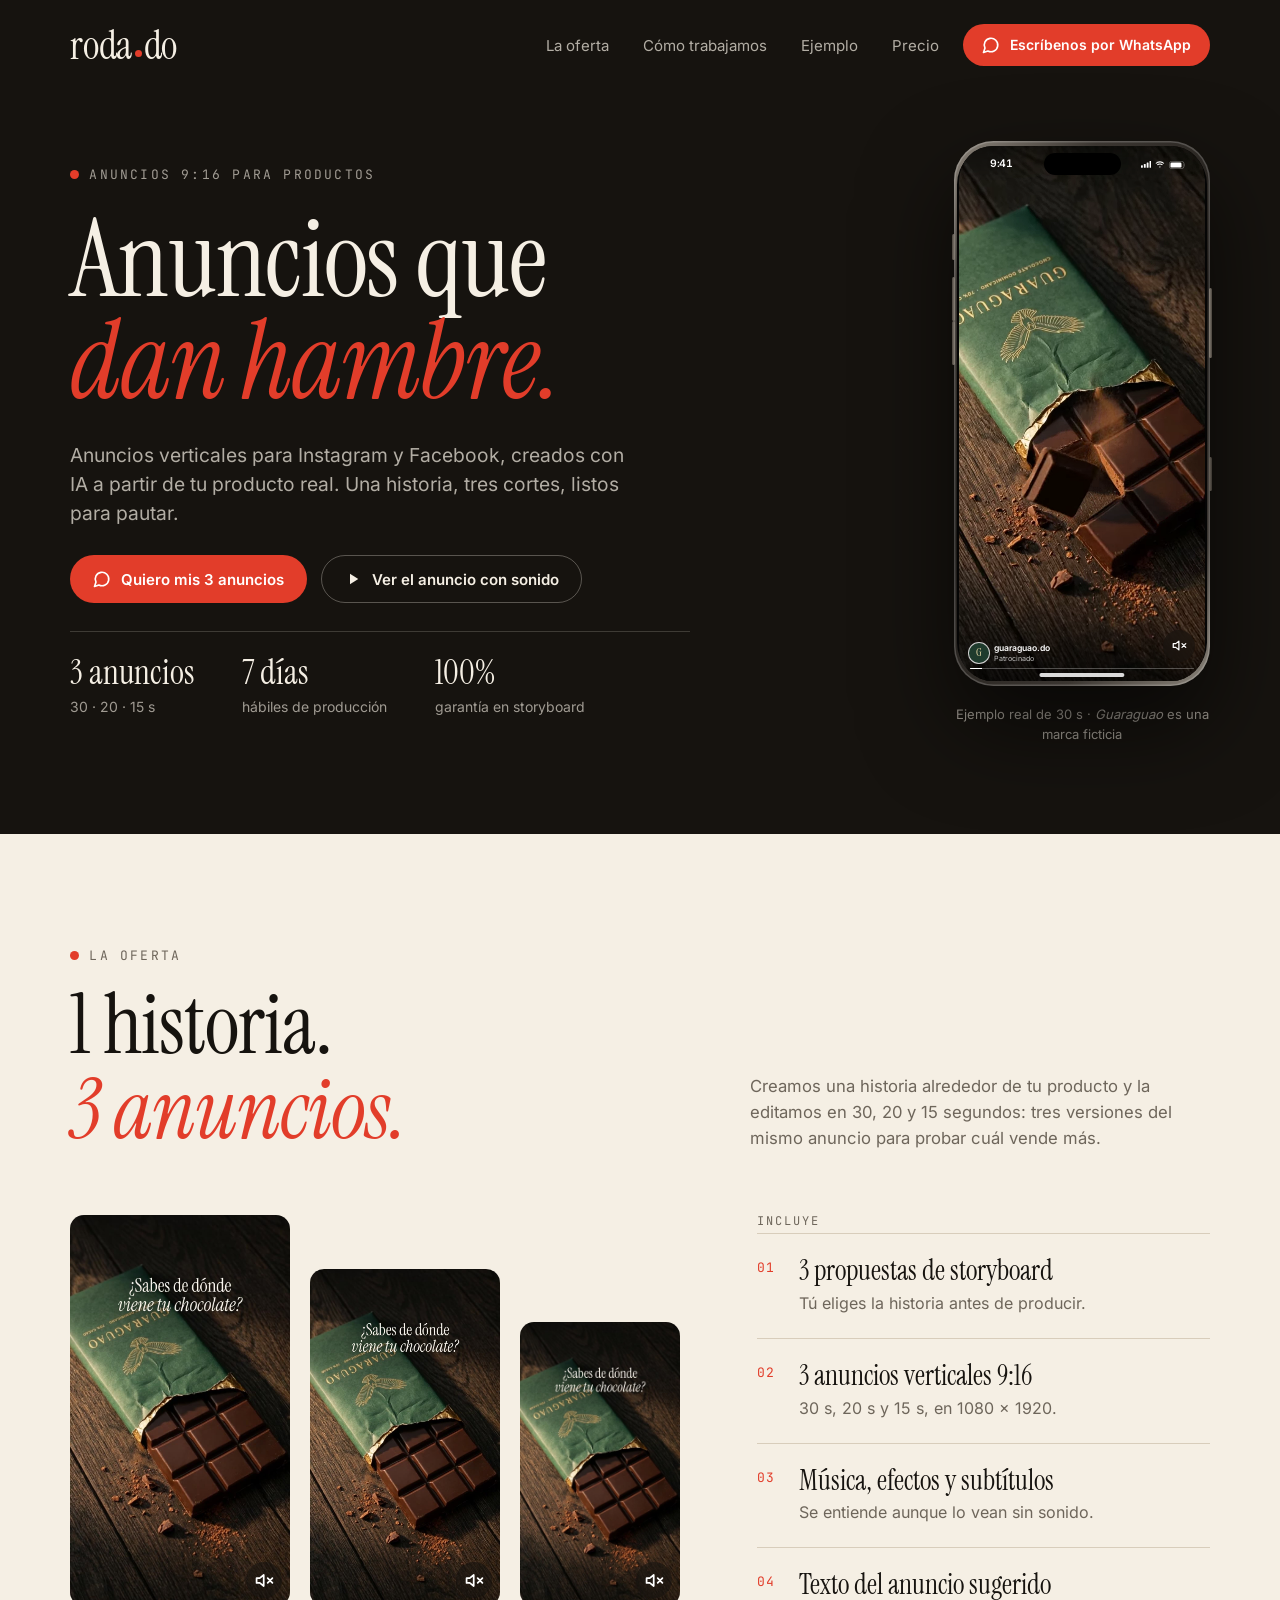
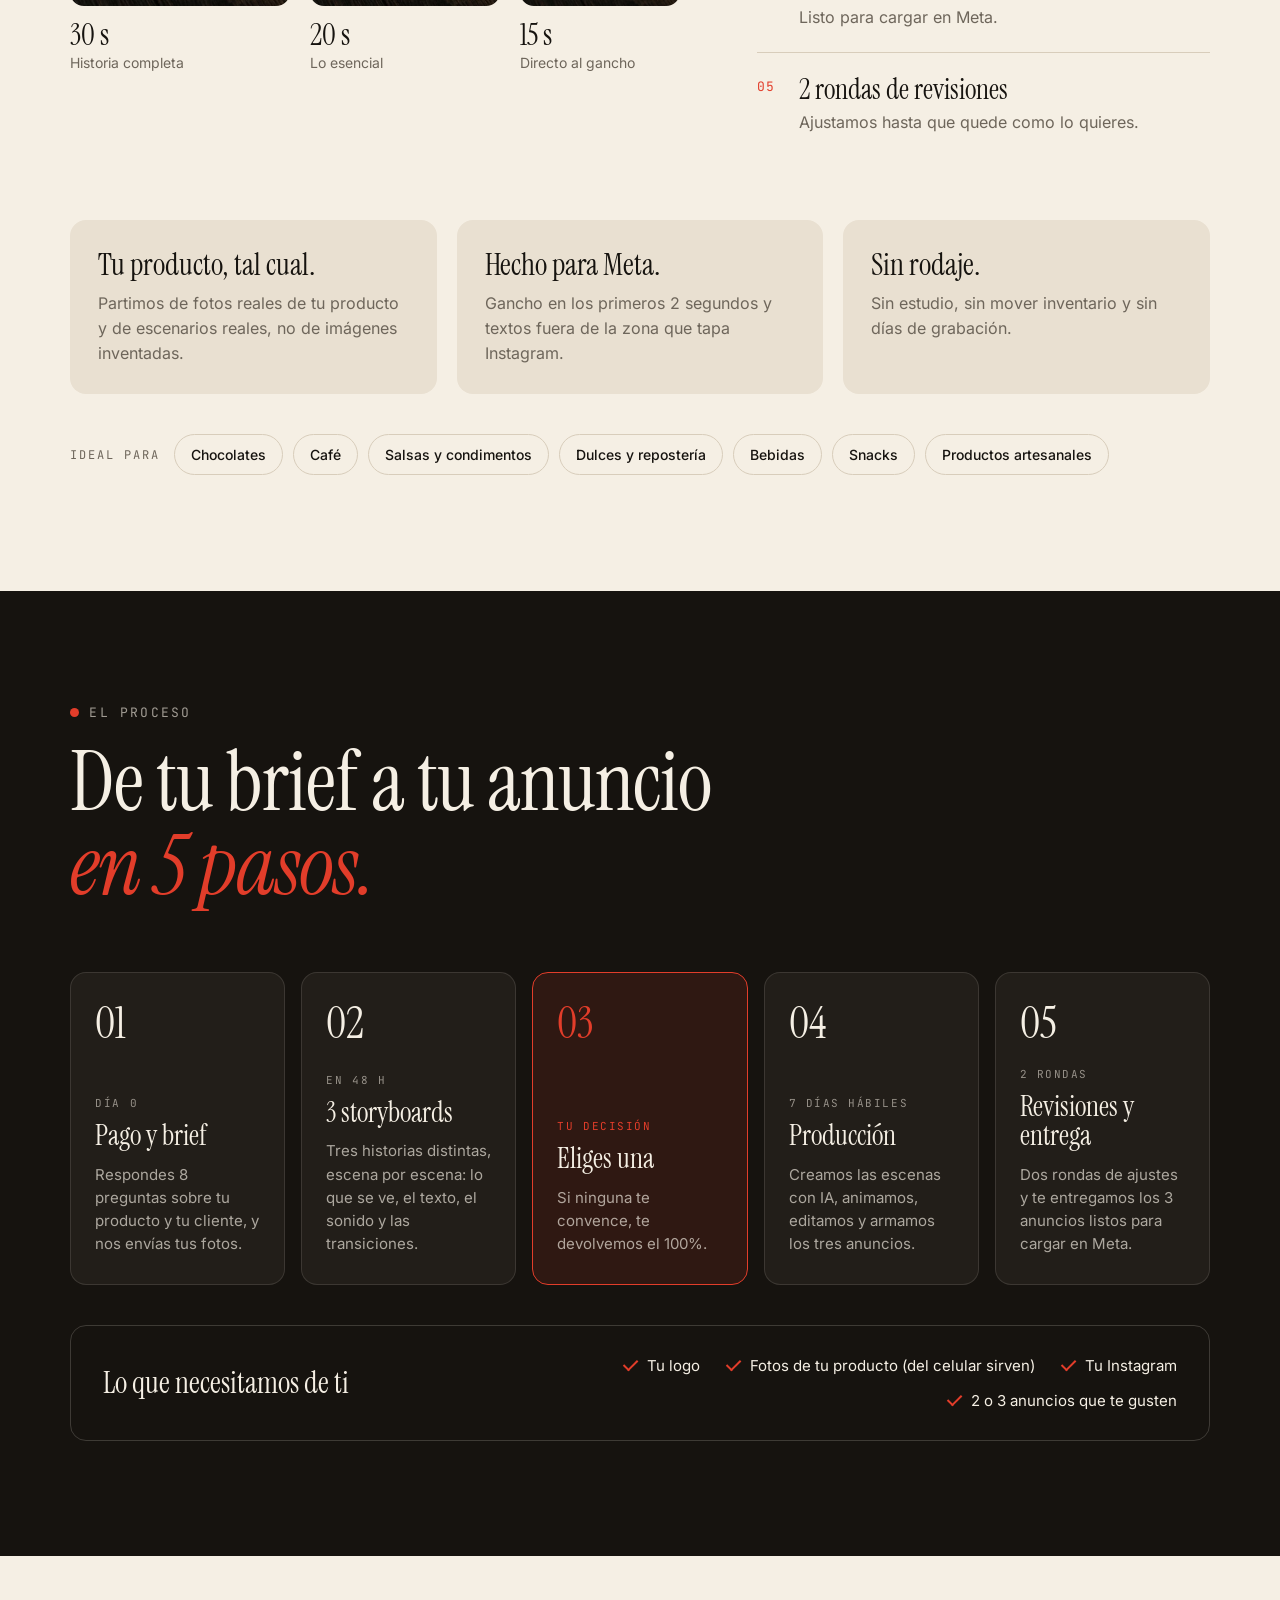
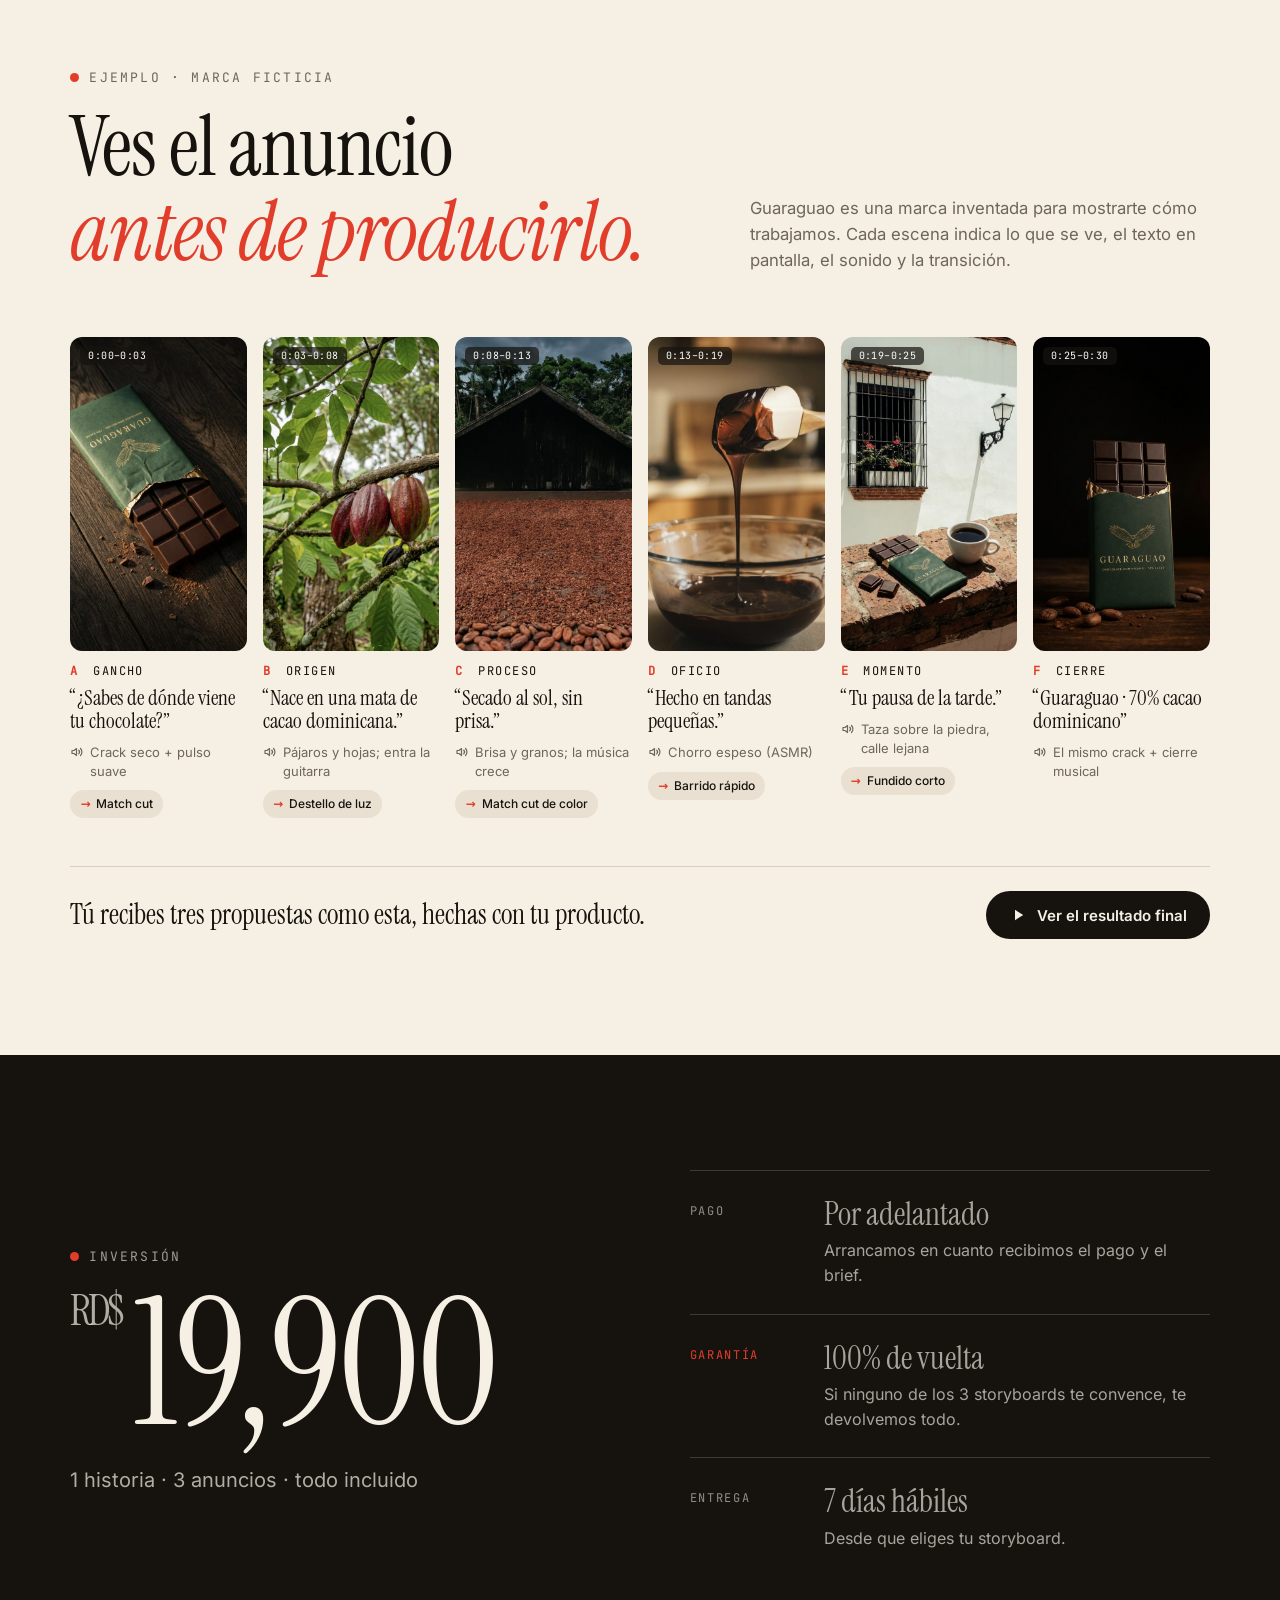
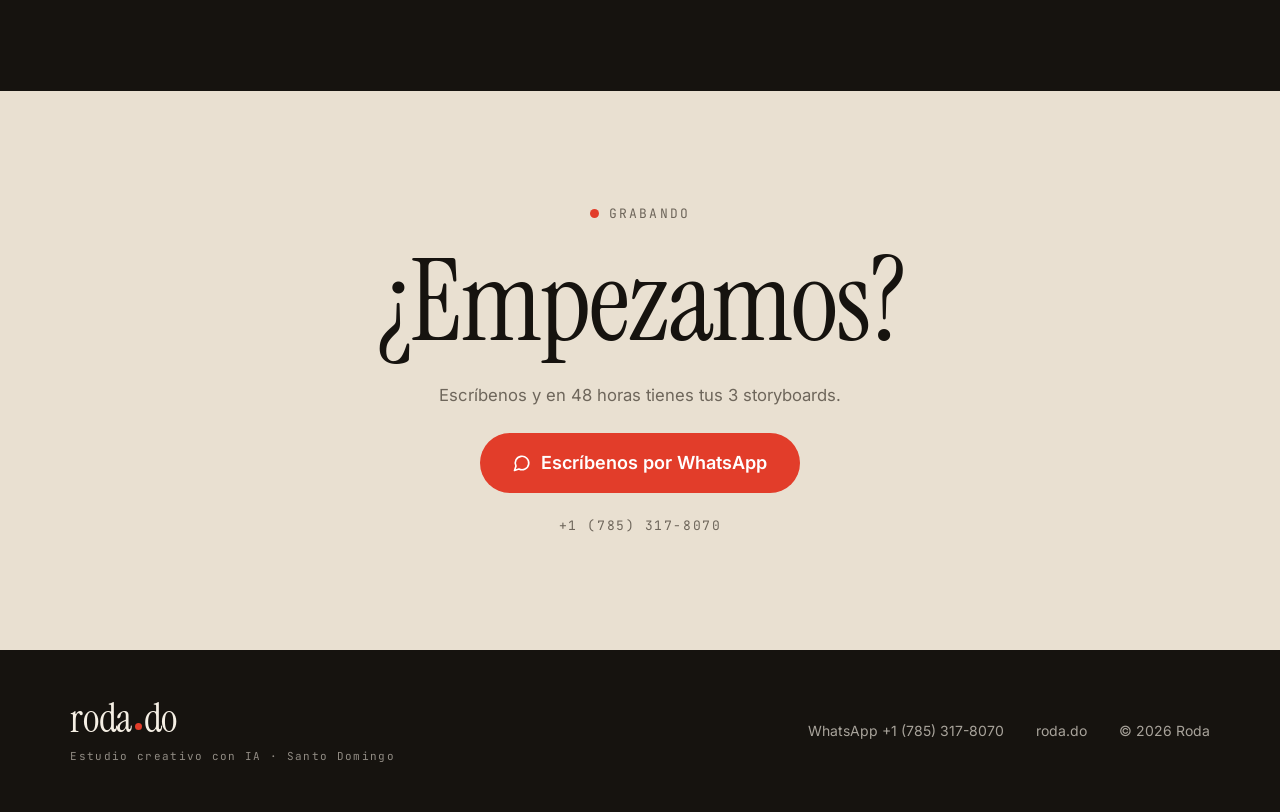
==== index.html @ 4e4d846b "Copyright como "Roda" en vez de "Roda.do" Co-Authored-By: Claude Opus 5.5 <noreply@anthropic.com>" ====
<!doctype html>
<html lang="es-DO">
<head>
<meta charset="utf-8">
<meta name="viewport" content="width=device-width, initial-scale=1, viewport-fit=cover">
<title>Roda.do · Anuncios que dan hambre</title>
<meta name="description" content="Anuncios verticales 9:16 para Instagram y Facebook, creados con IA a partir de tu producto real. Una historia, tres cortes (30, 20 y 15 s), listos para pautar. RD$19,900.">
<meta name="theme-color" content="#16130F">
<link rel="canonical" href="https://roda.do/">
<meta property="og:type" content="website">
<meta property="og:locale" content="es_DO">
<meta property="og:site_name" content="Roda.do">
<meta property="og:url" content="https://roda.do/">
<meta property="og:title" content="Roda.do · Anuncios que dan hambre">
<meta property="og:description" content="1 historia, 3 anuncios 9:16 para Instagram y Facebook, creados con IA a partir de tu producto real. RD$19,900.">
<meta property="og:image" content="https://roda.do/assets/og.jpg">
<meta property="og:image:width" content="1200">
<meta property="og:image:height" content="630">
<meta property="og:image:alt" content="Roda.do: Anuncios que dan hambre, con un iPhone mostrando un anuncio de chocolate">
<meta name="twitter:card" content="summary_large_image">
<meta name="twitter:title" content="Roda.do · Anuncios que dan hambre">
<meta name="twitter:description" content="1 historia, 3 anuncios 9:16 para Instagram y Facebook, creados con IA.">
<meta name="twitter:image" content="https://roda.do/assets/og.jpg">
<link rel="icon" href="assets/brand/favicon.svg" type="image/svg+xml">
<link rel="apple-touch-icon" href="assets/brand/apple-touch-icon.png">
<link rel="preload" href="assets/fonts/instrument-serif-latin-400-normal.woff2" as="font" type="font/woff2" crossorigin>
<link rel="preload" href="assets/fonts/inter-latin-400-normal.woff2" as="font" type="font/woff2" crossorigin>
<link rel="stylesheet" href="css/styles.css">
</head>
<body>

<a class="skip" href="#oferta">Saltar al contenido</a>

<!-- ============ HERO ============ -->
<header class="hero" id="inicio">
  <nav class="nav wrap" aria-label="Principal">
    <a class="logo" href="#inicio" aria-label="Roda.do, inicio">roda<span class="logo-dot" aria-hidden="true"></span>do</a>
    <ul class="nav-links">
      <li><a href="#oferta">La oferta</a></li>
      <li><a href="#proceso">Cómo trabajamos</a></li>
      <li><a href="#ejemplo">Ejemplo</a></li>
      <li><a href="#precio">Precio</a></li>
    </ul>
    <a class="btn btn-rec btn-sm nav-cta" data-wa href="https://wa.me/17853178070">
      <svg class="ico" viewBox="0 0 24 24" aria-hidden="true"><path d="M7.9 20A9 9 0 1 0 4 16.1L2 22Z"/></svg>
      <span>Escríbenos<span class="hide-sm"> por WhatsApp</span></span>
    </a>
  </nav>

  <div class="hero-body wrap">
    <div class="pitch">
      <p class="kicker kicker-dark"><span class="rec" aria-hidden="true"></span>Anuncios 9:16 para productos</p>
      <h1 class="display">Anuncios que<br><em>dan hambre.</em></h1>
      <p class="lead">Anuncios verticales para Instagram y Facebook, creados con IA a partir de tu producto real. Una historia, tres cortes, listos para pautar.</p>
      <div class="ctas">
        <a class="btn btn-rec" data-wa href="https://wa.me/17853178070">
          <svg class="ico" viewBox="0 0 24 24" aria-hidden="true"><path d="M7.9 20A9 9 0 1 0 4 16.1L2 22Z"/></svg>
          Quiero mis 3 anuncios
        </a>
        <button class="btn btn-ghost" type="button" data-play-sound>
          <svg class="ico ico-fill" viewBox="0 0 24 24" aria-hidden="true"><path d="M8 5v14l11-7z"/></svg>
          Ver el anuncio con sonido
        </button>
      </div>
      <dl class="facts">
        <div><dt>3 anuncios</dt><dd>30 · 20 · 15 s</dd></div>
        <div><dt>7 días</dt><dd>hábiles de producción</dd></div>
        <div><dt>100%</dt><dd>garantía en storyboard</dd></div>
      </dl>
    </div>

    <figure class="phone" data-hero-player>
      <div class="phone-body">
        <span class="pbtn pbtn-action" aria-hidden="true"></span>
        <span class="pbtn pbtn-volup" aria-hidden="true"></span>
        <span class="pbtn pbtn-voldn" aria-hidden="true"></span>
        <span class="pbtn pbtn-power" aria-hidden="true"></span>
        <span class="pbtn pbtn-camera" aria-hidden="true"></span>
        <div class="phone-screen">
          <video class="phone-video" playsinline muted loop autoplay preload="metadata"
                 poster="assets/video/guaraguao-hero-poster.jpg"
                 data-src-clean-webm="assets/video/guaraguao-hero-720p.webm"
                 data-src-clean="assets/video/guaraguao-hero-720p.mp4"
                 data-src-full="assets/video/guaraguao-30s-720p.mp4">
            <source src="assets/video/guaraguao-hero-720p.webm" type="video/webm">
            <source src="assets/video/guaraguao-hero-720p.mp4" type="video/mp4">
          </video>
          <div class="phone-status" aria-hidden="true">
            <span class="st-ear"><span class="st-time">9:41</span></span>
            <span class="island"></span>
            <span class="st-ear st-icons">
              <svg class="st-cell" viewBox="0 0 17 11"><rect x="0" y="7" width="3" height="4" rx=".9"/><rect x="4.7" y="4.7" width="3" height="6.3" rx=".9"/><rect x="9.3" y="2.3" width="3" height="8.7" rx=".9"/><rect x="14" y="0" width="3" height="11" rx=".9"/></svg>
              <svg class="st-wifi" viewBox="0 0 16 11.5"><path d="M8 2.3c2.3 0 4.4.9 6 2.4l1.2-1.2A10.2 10.2 0 0 0 8 .6 10.2 10.2 0 0 0 .8 3.5L2 4.7a8.6 8.6 0 0 1 6-2.4Zm0 3.4c1.4 0 2.6.5 3.6 1.4l1.2-1.2A6.7 6.7 0 0 0 8 4a6.7 6.7 0 0 0-4.8 1.9l1.2 1.2c1-.9 2.2-1.4 3.6-1.4Zm0 3.4c.5 0 1 .2 1.3.5L8 11 6.7 9.6c.3-.3.8-.5 1.3-.5Z"/></svg>
              <svg class="st-bat" viewBox="0 0 27 13"><rect x=".6" y=".6" width="23.8" height="11.8" rx="3.6" fill="none" stroke="currentColor" stroke-width="1.1" opacity=".4"/><rect x="2.4" y="2.4" width="18" height="8.2" rx="2"/><path d="M25.8 4.4v4.2a2.3 2.3 0 0 0 0-4.2Z" opacity=".45"/></svg>
            </span>
          </div>
          <div class="phone-foot" aria-hidden="true">
            <span class="ad-avatar">G</span>
            <span class="ad-name">guaraguao.do<small>Patrocinado</small></span>
          </div>
          <button class="sound-toggle" type="button" data-sound-toggle aria-label="Activar sonido" aria-pressed="false">
            <svg class="ico" viewBox="0 0 24 24" aria-hidden="true"><path class="spk" d="M11 5 6 9H2v6h4l5 4z"/><path class="wave" d="M15.5 8.5a5 5 0 0 1 0 7M19 5a10 10 0 0 1 0 14"/><path class="mute" d="m22 9-6 6M16 9l6 6"/></svg>
          </button>
          <div class="progress" aria-hidden="true"><span data-progress></span></div>
          <span class="home-bar" aria-hidden="true"></span>
        </div>
      </div>
      <figcaption>Ejemplo real de 30 s · <em>Guaraguao</em> es una marca ficticia</figcaption>
    </figure>
  </div>
</header>

<main>
<!-- ============ OFERTA ============ -->
<section class="section light" id="oferta" aria-labelledby="oferta-t">
  <div class="wrap">
    <div class="sec-head">
      <div>
        <p class="kicker"><span class="rec" aria-hidden="true"></span>La oferta</p>
        <h2 class="h2" id="oferta-t">1 historia.<br><em>3 anuncios.</em></h2>
      </div>
      <p class="sec-lead">Creamos una historia alrededor de tu producto y la editamos en 30, 20 y 15 segundos: tres versiones del mismo anuncio para probar cuál vende más.</p>
    </div>

    <div class="offer">
      <div class="cuts">
        <figure class="cut" data-cut>
          <div class="cut-frame">
            <video playsinline muted loop preload="none" poster="assets/video/guaraguao-30s-poster.jpg" src="assets/video/guaraguao-30s-720p.mp4"></video>
            <button class="cut-sound" type="button" aria-label="Activar sonido del corte de 30 segundos" aria-pressed="false"><svg class="ico" viewBox="0 0 24 24" aria-hidden="true"><path class="spk" d="M11 5 6 9H2v6h4l5 4z"/><path class="wave" d="M15.5 8.5a5 5 0 0 1 0 7"/><path class="mute" d="m22 9-6 6M16 9l6 6"/></svg></button>
          </div>
          <figcaption><strong>30 s</strong><span>Historia completa</span></figcaption>
        </figure>
        <figure class="cut" data-cut>
          <div class="cut-frame">
            <video playsinline muted loop preload="none" poster="assets/video/guaraguao-20s-poster.jpg" src="assets/video/guaraguao-20s-720p.mp4"></video>
            <button class="cut-sound" type="button" aria-label="Activar sonido del corte de 20 segundos" aria-pressed="false"><svg class="ico" viewBox="0 0 24 24" aria-hidden="true"><path class="spk" d="M11 5 6 9H2v6h4l5 4z"/><path class="wave" d="M15.5 8.5a5 5 0 0 1 0 7"/><path class="mute" d="m22 9-6 6M16 9l6 6"/></svg></button>
          </div>
          <figcaption><strong>20 s</strong><span>Lo esencial</span></figcaption>
        </figure>
        <figure class="cut" data-cut>
          <div class="cut-frame">
            <video playsinline muted loop preload="none" poster="assets/video/guaraguao-15s-poster.jpg" src="assets/video/guaraguao-15s-720p.mp4"></video>
            <button class="cut-sound" type="button" aria-label="Activar sonido del corte de 15 segundos" aria-pressed="false"><svg class="ico" viewBox="0 0 24 24" aria-hidden="true"><path class="spk" d="M11 5 6 9H2v6h4l5 4z"/><path class="wave" d="M15.5 8.5a5 5 0 0 1 0 7"/><path class="mute" d="m22 9-6 6M16 9l6 6"/></svg></button>
          </div>
          <figcaption><strong>15 s</strong><span>Directo al gancho</span></figcaption>
        </figure>
      </div>

      <div class="includes">
        <p class="label">Incluye</p>
        <ol class="list">
          <li><span class="num">01</span><div><h3>3 propuestas de storyboard</h3><p>Tú eliges la historia antes de producir.</p></div></li>
          <li><span class="num">02</span><div><h3>3 anuncios verticales 9:16</h3><p>30 s, 20 s y 15 s, en 1080 × 1920.</p></div></li>
          <li><span class="num">03</span><div><h3>Música, efectos y subtítulos</h3><p>Se entiende aunque lo vean sin sonido.</p></div></li>
          <li><span class="num">04</span><div><h3>Texto del anuncio sugerido</h3><p>Listo para cargar en Meta.</p></div></li>
          <li><span class="num">05</span><div><h3>2 rondas de revisiones</h3><p>Ajustamos hasta que quede como lo quieres.</p></div></li>
        </ol>
      </div>
    </div>

    <div class="reasons">
      <article class="card"><h3>Tu producto, tal cual.</h3><p>Partimos de fotos reales de tu producto y de escenarios reales, no de imágenes inventadas.</p></article>
      <article class="card"><h3>Hecho para Meta.</h3><p>Gancho en los primeros 2 segundos y textos fuera de la zona que tapa Instagram.</p></article>
      <article class="card"><h3>Sin rodaje.</h3><p>Sin estudio, sin mover inventario y sin días de grabación.</p></article>
    </div>

    <div class="chips" aria-label="Ideal para">
      <span class="label">Ideal para</span>
      <span class="chip">Chocolates</span><span class="chip">Café</span><span class="chip">Salsas y condimentos</span><span class="chip">Dulces y repostería</span><span class="chip">Bebidas</span><span class="chip">Snacks</span><span class="chip">Productos artesanales</span>
    </div>
  </div>
</section>

<!-- ============ PROCESO ============ -->
<section class="section dark" id="proceso" aria-labelledby="proceso-t">
  <div class="wrap">
    <p class="kicker kicker-dark"><span class="rec" aria-hidden="true"></span>El proceso</p>
    <h2 class="h2" id="proceso-t">De tu brief a tu anuncio<br><em>en 5 pasos.</em></h2>

    <ol class="steps">
      <li class="step"><span class="step-n">01</span><span class="step-tag">Día 0</span><h3>Pago y brief</h3><p>Respondes 8 preguntas sobre tu producto y tu cliente, y nos envías tus fotos.</p></li>
      <li class="step"><span class="step-n">02</span><span class="step-tag">En 48 h</span><h3>3 storyboards</h3><p>Tres historias distintas, escena por escena: lo que se ve, el texto, el sonido y las transiciones.</p></li>
      <li class="step is-key"><span class="step-n">03</span><span class="step-tag">Tu decisión</span><h3>Eliges una</h3><p>Si ninguna te convence, te devolvemos el 100%.</p></li>
      <li class="step"><span class="step-n">04</span><span class="step-tag">7 días hábiles</span><h3>Producción</h3><p>Creamos las escenas con IA, animamos, editamos y armamos los tres anuncios.</p></li>
      <li class="step"><span class="step-n">05</span><span class="step-tag">2 rondas</span><h3>Revisiones y entrega</h3><p>Dos rondas de ajustes y te entregamos los 3 anuncios listos para cargar en Meta.</p></li>
    </ol>

    <div class="needs">
      <h3>Lo que necesitamos de ti</h3>
      <ul>
        <li>Tu logo</li>
        <li>Fotos de tu producto (del celular sirven)</li>
        <li>Tu Instagram</li>
        <li>2 o 3 anuncios que te gusten</li>
      </ul>
    </div>
  </div>
</section>

<!-- ============ EJEMPLO ============ -->
<section class="section light" id="ejemplo" aria-labelledby="ejemplo-t">
  <div class="wrap">
    <div class="sec-head">
      <div>
        <p class="kicker"><span class="rec" aria-hidden="true"></span>Ejemplo · marca ficticia</p>
        <h2 class="h2" id="ejemplo-t">Ves el anuncio<br><em>antes de producirlo.</em></h2>
      </div>
      <p class="sec-lead">Guaraguao es una marca inventada para mostrarte cómo trabajamos. Cada escena indica lo que se ve, el texto en pantalla, el sonido y la transición.</p>
    </div>

    <ol class="board">
      <li class="scene"><div class="scene-img"><img src="assets/img/escena-a.jpg" alt="Barra de chocolate Guaraguao abierta sobre madera oscura" loading="lazy" width="540" height="960"><span class="tc">0:00–0:03</span></div>
        <p class="scene-k"><b>A</b> Gancho</p><p class="ost">“¿Sabes de dónde viene tu chocolate?”</p><p class="sfx">Crack seco + pulso suave</p><p class="tr">Match cut</p></li>
      <li class="scene"><div class="scene-img"><img src="assets/img/escena-b.jpg" alt="Mazorcas de cacao en la mata" loading="lazy" width="540" height="960"><span class="tc">0:03–0:08</span></div>
        <p class="scene-k"><b>B</b> Origen</p><p class="ost">“Nace en una mata de cacao dominicana.”</p><p class="sfx">Pájaros y hojas; entra la guitarra</p><p class="tr">Destello de luz</p></li>
      <li class="scene"><div class="scene-img"><img src="assets/img/escena-c.jpg" alt="Granos de cacao secándose al sol" loading="lazy" width="540" height="960"><span class="tc">0:08–0:13</span></div>
        <p class="scene-k"><b>C</b> Proceso</p><p class="ost">“Secado al sol, sin prisa.”</p><p class="sfx">Brisa y granos; la música crece</p><p class="tr">Match cut de color</p></li>
      <li class="scene"><div class="scene-img"><img src="assets/img/escena-d.jpg" alt="Chocolate fundido cayendo de una espátula" loading="lazy" width="540" height="960"><span class="tc">0:13–0:19</span></div>
        <p class="scene-k"><b>D</b> Oficio</p><p class="ost">“Hecho en tandas pequeñas.”</p><p class="sfx">Chorro espeso (ASMR)</p><p class="tr">Barrido rápido</p></li>
      <li class="scene"><div class="scene-img"><img src="assets/img/escena-e.jpg" alt="Café y chocolate en una ventana de la Zona Colonial" loading="lazy" width="540" height="960"><span class="tc">0:19–0:25</span></div>
        <p class="scene-k"><b>E</b> Momento</p><p class="ost">“Tu pausa de la tarde.”</p><p class="sfx">Taza sobre la piedra, calle lejana</p><p class="tr">Fundido corto</p></li>
      <li class="scene"><div class="scene-img"><img src="assets/img/escena-f.jpg" alt="Empaque Guaraguao de pie, toma final" loading="lazy" width="540" height="960"><span class="tc">0:25–0:30</span></div>
        <p class="scene-k"><b>F</b> Cierre</p><p class="ost">“Guaraguao · 70% cacao dominicano”</p><p class="sfx">El mismo crack + cierre musical</p></li>
    </ol>

    <div class="board-foot">
      <p>Tú recibes tres propuestas como esta, hechas con tu producto.</p>
      <button class="btn btn-dark" type="button" data-play-sound>
        <svg class="ico ico-fill" viewBox="0 0 24 24" aria-hidden="true"><path d="M8 5v14l11-7z"/></svg>
        Ver el resultado final
      </button>
    </div>
  </div>
</section>

<!-- ============ PRECIO ============ -->
<section class="section dark" id="precio" aria-labelledby="precio-t">
  <div class="wrap price">
    <div>
      <p class="kicker kicker-dark"><span class="rec" aria-hidden="true"></span>Inversión</p>
      <h2 class="amount" id="precio-t"><span class="cur">RD$</span>19,900</h2>
      <p class="amount-sub">1 historia · 3 anuncios · todo incluido</p>
    </div>
    <dl class="terms">
      <div><dt>Pago</dt><dd><strong>Por adelantado</strong>Arrancamos en cuanto recibimos el pago y el brief.</dd></div>
      <div class="is-key"><dt>Garantía</dt><dd><strong>100% de vuelta</strong>Si ninguno de los 3 storyboards te convence, te devolvemos todo.</dd></div>
      <div><dt>Entrega</dt><dd><strong>7 días hábiles</strong>Desde que eliges tu storyboard.</dd></div>
    </dl>
  </div>
</section>

<!-- ============ CTA ============ -->
<section class="section sand cta" aria-labelledby="cta-t">
  <div class="wrap">
    <p class="kicker"><span class="rec rec-blink" aria-hidden="true"></span>Grabando</p>
    <h2 class="display-cta" id="cta-t">¿Empezamos?</h2>
    <p class="sec-lead center">Escríbenos y en 48 horas tienes tus 3 storyboards.</p>
    <a class="btn btn-rec btn-lg" data-wa href="https://wa.me/17853178070">
      <svg class="ico" viewBox="0 0 24 24" aria-hidden="true"><path d="M7.9 20A9 9 0 1 0 4 16.1L2 22Z"/></svg>
      Escríbenos por WhatsApp
    </a>
    <p class="mono">+1 (785) 317-8070</p>
  </div>
</section>
</main>

<footer class="footer">
  <div class="wrap footer-in">
    <div>
      <a class="logo logo-lg" href="#inicio">roda<span class="logo-dot" aria-hidden="true"></span>do</a>
      <p class="mono small">Estudio creativo con IA · Santo Domingo</p>
    </div>
    <ul>
      <li><a data-wa href="https://wa.me/17853178070">WhatsApp +1 (785) 317-8070</a></li>
      <li>roda.do</li>
      <li>© <span data-year>2026</span> Roda</li>
    </ul>
  </div>
</footer>

<!-- Floating WhatsApp for mobile -->
<a class="fab" data-wa href="https://wa.me/17853178070" aria-label="Escríbenos por WhatsApp">
  <svg class="ico" viewBox="0 0 24 24" aria-hidden="true"><path d="M7.9 20A9 9 0 1 0 4 16.1L2 22Z"/></svg>
</a>

<script src="js/main.js" defer></script>
</body>
</html>
---- css/styles.css ----
/* Roda.do — estilos del sitio */
@font-face{font-family:"Instrument Serif";src:url(../assets/fonts/instrument-serif-latin-400-normal.woff2) format("woff2");font-weight:400;font-style:normal;font-display:swap}
@font-face{font-family:"Instrument Serif";src:url(../assets/fonts/instrument-serif-latin-400-italic.woff2) format("woff2");font-weight:400;font-style:italic;font-display:swap}
@font-face{font-family:Inter;src:url(../assets/fonts/inter-latin-400-normal.woff2) format("woff2");font-weight:400;font-display:swap}
@font-face{font-family:Inter;src:url(../assets/fonts/inter-latin-500-normal.woff2) format("woff2");font-weight:500;font-display:swap}
@font-face{font-family:Inter;src:url(../assets/fonts/inter-latin-600-normal.woff2) format("woff2");font-weight:600;font-display:swap}
@font-face{font-family:"JetBrains Mono";src:url(../assets/fonts/jetbrains-mono-latin-400-normal.woff2) format("woff2");font-weight:400;font-display:swap}

:root{
  --tinta:#16130F; --tinta2:#221E19; --papel:#F5EFE4; --arena:#E9E0D1; --rec:#E23D2A; --rec-h:#C9311F;
  --humo:#6E665B; --linea:#D8CDBB;
  --papel-70:rgba(245,239,228,.7); --papel-60:rgba(245,239,228,.62); --papel-18:rgba(245,239,228,.18); --papel-12:rgba(245,239,228,.12);
  --serif:"Instrument Serif",Georgia,serif; --sans:Inter,system-ui,-apple-system,"Segoe UI",sans-serif; --mono:"JetBrains Mono",ui-monospace,monospace;
  --gutter:clamp(20px,5.5vw,80px); --max:1440px;
  --sec-y:clamp(72px,9vw,120px);
}
*,*::before,*::after{box-sizing:border-box}
html{scroll-behavior:smooth;-webkit-text-size-adjust:100%}
body{margin:0;background:var(--papel);color:var(--tinta);font:400 16px/1.55 var(--sans);-webkit-font-smoothing:antialiased;text-rendering:optimizeLegibility}
img,video{display:block;max-width:100%}
a{color:inherit}
h1,h2,h3,p,ul,ol,dl,dd,figure{margin:0;padding:0}
ul,ol{list-style:none}
em{font-style:italic}
.wrap{width:100%;max-width:var(--max);margin:0 auto;padding-left:var(--gutter);padding-right:var(--gutter)}
.skip{position:absolute;left:-9999px;top:8px;z-index:100;background:var(--papel);padding:8px 12px;border-radius:8px}
.skip:focus{left:8px}
:focus-visible{outline:2px solid var(--rec);outline-offset:3px;border-radius:6px}

/* ---------- Tipos ---------- */
.kicker{display:flex;align-items:center;gap:10px;font:400 13px/1 var(--mono);letter-spacing:.17em;text-transform:uppercase;color:var(--humo);margin-bottom:20px}
.kicker-dark{color:var(--papel-60)}
.rec{width:9px;height:9px;border-radius:50%;background:var(--rec);flex:none;display:inline-block}
.rec-blink{animation:blink 1.4s steps(1) infinite}
@keyframes blink{50%{opacity:.15}}
.display{font:400 clamp(58px,8.4vw,124px)/.95 var(--serif);letter-spacing:-.012em;color:var(--papel)}
.display em,.h2 em{color:var(--rec)}
.h2{font:400 clamp(46px,6.6vw,96px)/1 var(--serif);letter-spacing:-.012em}
.lead{font-size:clamp(16px,1.5vw,21px);line-height:1.5;color:var(--papel-70);max-width:560px}
.sec-lead{font-size:clamp(15px,1.3vw,19px);color:var(--humo);max-width:460px}
.label{font:400 12px/1 var(--mono);letter-spacing:.16em;text-transform:uppercase;color:var(--humo)}
.mono{font:400 13px/1.4 var(--mono);letter-spacing:.12em;color:var(--humo)}
.small{font-size:11px}
.center{text-align:center;margin-left:auto;margin-right:auto}

/* ---------- Botones ---------- */
.btn{display:inline-flex;align-items:center;justify-content:center;gap:10px;min-height:48px;padding:14px 22px;border-radius:999px;border:1px solid transparent;font:600 15px/1 var(--sans);text-decoration:none;cursor:pointer;transition:background .2s,transform .2s,border-color .2s;white-space:nowrap}
.btn:active{transform:translateY(1px)}
.btn-rec{background:var(--rec);color:#fff}
.btn-rec:hover{background:var(--rec-h)}
.btn-ghost{background:transparent;color:var(--papel);border-color:rgba(245,239,228,.3)}
.btn-ghost:hover{border-color:var(--papel)}
.btn-dark{background:var(--tinta);color:var(--papel)}
.btn-dark:hover{background:#000}
.btn-sm{min-height:42px;padding:11px 18px;font-size:14px}
.btn-lg{min-height:60px;padding:20px 32px;font-size:18px}
.ico{width:18px;height:18px;flex:none;fill:none;stroke:currentColor;stroke-width:2.2;stroke-linecap:round;stroke-linejoin:round}
.ico-fill{fill:currentColor;stroke:none}

/* ---------- Logo ---------- */
.logo{display:inline-flex;align-items:flex-end;font:400 40px/1 var(--serif);color:var(--papel);text-decoration:none;letter-spacing:-.01em}
.logo-dot{width:7px;height:7px;border-radius:50%;background:var(--rec);margin:0 2px 8px 3px}
.logo-lg{font-size:40px}

/* ---------- Hero ---------- */
.hero{background:var(--tinta);color:var(--papel);padding-bottom:clamp(56px,7vw,96px);overflow:hidden}
.nav{display:flex;align-items:center;justify-content:space-between;gap:24px;padding-top:24px;padding-bottom:24px}
.nav-links{display:flex;gap:34px;margin-left:auto}
.nav-links a{font-size:15px;color:var(--papel-70);text-decoration:none}
.nav-links a:hover{color:var(--papel)}
.hero-body{display:grid;grid-template-columns:minmax(0,1fr) auto;gap:clamp(40px,6vw,96px);align-items:center;padding-top:clamp(24px,4vw,56px)}
.pitch{display:flex;flex-direction:column;gap:28px}
.pitch .kicker{margin-bottom:0}
.ctas{display:flex;flex-wrap:wrap;gap:14px}
.facts{display:flex;gap:48px;padding-top:24px;border-top:1px solid var(--papel-18);max-width:620px}
.facts dt{font:400 34px/1 var(--serif)}
.facts dd{font-size:14px;color:var(--papel-60);margin-top:6px}

/* Teléfono / reproductor */
/* iPhone 17: pantalla completa, bordes finos, Dynamic Island */
.phone{container-type:inline-size;width:clamp(250px,20vw,290px);display:flex;flex-direction:column;align-items:center;gap:18px}
.phone-body{position:relative;width:100%;padding:1.9%;border-radius:15.4cqw;
  background:linear-gradient(135deg,#8d867c 0%,#3b3631 18%,#1b1815 50%,#3b3631 82%,#8d867c 100%);
  box-shadow:inset 0 0 0 1.5px rgba(255,255,255,.18),0 40px 90px rgba(0,0,0,.6)}
.phone-body::before{content:"";position:absolute;inset:1.1%;border-radius:14.6cqw;background:#050505}
.pbtn{position:absolute;width:3px;border-radius:2px;background:linear-gradient(90deg,#4a443d,#8d867c)}
.pbtn-action{left:-2px;top:17%;height:26px}
.pbtn-volup{left:-2px;top:25%;height:44px}
.pbtn-voldn{left:-2px;top:33%;height:44px}
.pbtn-power{right:-2px;top:27%;height:70px;background:linear-gradient(270deg,#4a443d,#8d867c)}
.pbtn-camera{right:-2px;top:58%;height:34px;background:linear-gradient(270deg,#3a352f,#6d665d)}
/* Medidas reales del iPhone 17 (pantalla 402 × 874 pt); 1 pt = 100cqw / 402 */
.phone-screen{position:relative;width:100%;aspect-ratio:402/874;border-radius:13.3cqw;overflow:hidden;background:#000;isolation:isolate;container-type:inline-size}
.phone-video{position:absolute;inset:0;width:100%;height:100%;object-fit:cover}
.phone-status{position:absolute;left:0;right:0;top:0;height:13.4cqw;display:flex;align-items:flex-start;color:#fff;z-index:2;pointer-events:none;
  background:linear-gradient(rgba(0,0,0,.35),rgba(0,0,0,0))}
.st-ear{flex:1;height:14.7cqw;display:flex;align-items:center;justify-content:center;padding-top:.4cqw}
.st-time{font:600 4.23cqw/1 var(--sans);letter-spacing:-.02em;font-feature-settings:"tnum"}
.island{flex:none;width:31.3cqw;height:9.2cqw;margin-top:2.74cqw;border-radius:4.6cqw;background:#000}
.st-icons{gap:1.5cqw}
.st-icons svg{fill:currentColor;display:block}
.st-cell{width:4.23cqw;height:2.74cqw}
.st-wifi{width:3.98cqw;height:2.86cqw}
.st-bat{width:6.7cqw;height:3.23cqw}
.phone-foot{position:absolute;left:0;right:0;bottom:0;display:flex;align-items:center;gap:2.2cqw;padding:10cqw 4cqw 7.5cqw;color:#fff;z-index:2;pointer-events:none;background:linear-gradient(rgba(0,0,0,0),rgba(0,0,0,.5))}
.ad-avatar{flex:none;width:8cqw;height:8cqw;border-radius:50%;background:#1F3B2D;color:#E9D9A6;display:grid;place-items:center;font:400 4.6cqw/1 var(--serif);box-shadow:0 0 0 .4cqw rgba(255,255,255,.8)}
.ad-name{display:flex;flex-direction:column;gap:.5cqw;font:600 3.5cqw/1.1 var(--sans)}
.ad-name small{font:400 2.9cqw/1 var(--sans);color:rgba(255,255,255,.75)}
.sound-toggle{position:absolute;right:4cqw;bottom:8cqw;z-index:3;width:8cqw;height:8cqw;min-width:32px;min-height:32px;border-radius:50%;border:0;background:rgba(22,19,15,.55);backdrop-filter:blur(6px);color:#fff;display:grid;place-items:center;cursor:pointer;padding:0}
.sound-toggle .ico{width:4.2cqw;height:4.2cqw;min-width:15px;min-height:15px;stroke-width:2}
.cut-sound .ico{width:19px;height:19px}
[aria-pressed="false"] .wave{display:none}
[aria-pressed="true"] .mute{display:none}
.progress{position:absolute;left:4.5cqw;right:4.5cqw;bottom:5cqw;z-index:3;height:.6cqw;border-radius:1cqw;background:rgba(255,255,255,.28);overflow:hidden}
.progress span{display:block;height:100%;width:0;background:#fff}
.home-bar{position:absolute;left:50%;bottom:2cqw;z-index:3;transform:translateX(-50%);width:34.6cqw;height:1.25cqw;border-radius:1cqw;background:rgba(255,255,255,.85)}
.phone figcaption{font-size:13px;color:var(--papel-60);text-align:center}

/* ---------- Secciones ---------- */
.section{padding:var(--sec-y) 0}
.light{background:var(--papel)}
.dark{background:var(--tinta);color:var(--papel)}
.sand{background:var(--arena)}
.sec-head{display:flex;justify-content:space-between;align-items:flex-end;gap:40px;margin-bottom:64px}

/* Oferta */
.offer{display:grid;grid-template-columns:auto minmax(0,1fr);gap:clamp(40px,6vw,80px);align-items:start}
.cuts{display:flex;gap:20px;align-items:flex-end}
.cut{display:flex;flex-direction:column;gap:14px}
.cut:nth-child(1) .cut-frame{width:220px}
.cut:nth-child(2) .cut-frame{width:190px}
.cut:nth-child(3) .cut-frame{width:160px}
.cut-frame{position:relative;aspect-ratio:9/16;border-radius:14px;overflow:hidden;background:var(--tinta)}
.cut-frame video{width:100%;height:100%;object-fit:cover}
.cut-sound{position:absolute;right:8px;bottom:8px;width:36px;height:36px;border-radius:50%;border:0;background:rgba(22,19,15,.6);color:#fff;display:grid;place-items:center;cursor:pointer}
.cut figcaption{display:flex;flex-direction:column;gap:2px}
.cut strong{font:400 30px/1 var(--serif)}
.cut figcaption span{font-size:14px;color:var(--humo)}
.list li{display:flex;gap:24px;padding:22px 0;border-top:1px solid var(--linea)}
.includes .label{display:block;margin-bottom:6px}
.num{font:400 13px/1.9 var(--mono);color:var(--rec);letter-spacing:.06em}
.list h3{font:400 28px/1.1 var(--serif)}
.list p{color:var(--humo);margin-top:4px}
.reasons{display:grid;grid-template-columns:repeat(3,1fr);gap:20px;margin-top:64px}
.card{background:var(--arena);border-radius:16px;padding:28px}
.card h3{font:400 30px/1.1 var(--serif);margin-bottom:10px}
.card p{color:var(--humo)}
.chips{display:flex;flex-wrap:wrap;gap:10px;align-items:center;margin-top:40px}
.chips .label{margin-right:4px}
.chip{padding:9px 16px;border:1px solid var(--linea);border-radius:999px;font-size:14px;font-weight:500}

/* Proceso */
#proceso .h2{margin-bottom:64px}
.steps{display:grid;grid-template-columns:repeat(5,1fr);gap:16px;counter-reset:s}
.step{display:flex;flex-direction:column;min-height:300px;padding:28px 24px;border-radius:16px;background:var(--tinta2);border:1px solid var(--papel-12)}
.step-n{font:400 44px/1 var(--serif);margin-bottom:auto}
.step-tag{font:400 11px/1 var(--mono);letter-spacing:.14em;text-transform:uppercase;color:rgba(245,239,228,.55);margin:24px 0 12px}
.step h3{font:400 28px/1.05 var(--serif);margin-bottom:12px}
.step p{font-size:15px;color:rgba(245,239,228,.66)}
.step.is-key{background:rgba(226,61,42,.12);border-color:var(--rec)}
.step.is-key .step-n,.step.is-key .step-tag{color:var(--rec)}
.needs{display:flex;align-items:center;gap:40px;margin-top:40px;padding:28px 32px;border-radius:16px;border:1px solid var(--papel-18)}
.needs h3{font:400 30px/1.1 var(--serif);flex:none}
.needs ul{display:flex;flex-wrap:wrap;gap:12px 28px;justify-content:flex-end;margin-left:auto}
.needs li{display:flex;align-items:center;gap:8px;font-size:15px}
.needs li::before{content:"";width:14px;height:8px;border-left:2px solid var(--rec);border-bottom:2px solid var(--rec);transform:rotate(-45deg) translateY(-2px)}

/* Ejemplo */
.board{display:grid;grid-template-columns:repeat(6,1fr);gap:16px}
.scene{display:flex;flex-direction:column;gap:10px;min-width:0}
.scene-img{position:relative;aspect-ratio:9/16;border-radius:12px;overflow:hidden;background:var(--arena)}
.scene-img img{width:100%;height:100%;object-fit:cover}
.tc{position:absolute;left:10px;top:10px;padding:4px 8px;border-radius:5px;background:rgba(22,19,15,.7);color:#fff;font:400 10px/1 var(--mono);letter-spacing:.04em}
.scene-k{font:400 12px/1 var(--mono);letter-spacing:.12em;text-transform:uppercase;margin-top:4px}
.scene-k b{color:var(--rec);font-weight:600;margin-right:6px}
.ost{font:400 21px/1.1 var(--serif)}
.sfx{font-size:13px;line-height:1.4;color:var(--humo);padding-left:20px;position:relative}
.sfx::before{content:"";position:absolute;left:0;top:3px;width:14px;height:12px;background:currentColor;
  -webkit-mask:url("data:image/svg+xml,%3Csvg xmlns='http://www.w3.org/2000/svg' viewBox='0 0 24 24' fill='none' stroke='black' stroke-width='2.4' stroke-linecap='round' stroke-linejoin='round'%3E%3Cpath d='M11 5 6 9H2v6h4l5 4z'/%3E%3Cpath d='M15.5 8.5a5 5 0 0 1 0 7M19 5a10 10 0 0 1 0 14'/%3E%3C/svg%3E") center/contain no-repeat;
          mask:url("data:image/svg+xml,%3Csvg xmlns='http://www.w3.org/2000/svg' viewBox='0 0 24 24' fill='none' stroke='black' stroke-width='2.4' stroke-linecap='round' stroke-linejoin='round'%3E%3Cpath d='M11 5 6 9H2v6h4l5 4z'/%3E%3Cpath d='M15.5 8.5a5 5 0 0 1 0 7M19 5a10 10 0 0 1 0 14'/%3E%3C/svg%3E") center/contain no-repeat}
.tr{align-self:flex-start;display:inline-flex;gap:6px;align-items:center;padding:5px 10px;border-radius:999px;background:var(--arena);font-size:12px;font-weight:500}
.tr::before{content:"→";color:var(--rec);font-weight:600}
.board-foot{display:flex;justify-content:space-between;align-items:center;gap:24px;margin-top:48px;padding-top:24px;border-top:1px solid var(--linea)}
.board-foot p{font:400 28px/1.15 var(--serif)}

/* Precio */
.price{display:grid;grid-template-columns:minmax(0,1fr) 520px;gap:80px;align-items:center}
.amount{display:flex;align-items:flex-start;gap:12px;font:400 clamp(110px,14vw,200px)/.9 var(--serif);letter-spacing:-.02em;margin:4px 0 20px}
.amount .cur{font-size:.24em;line-height:1.3;color:var(--papel-70)}
.amount-sub{font-size:20px;color:var(--papel-70)}
.terms>div{display:grid;grid-template-columns:110px 1fr;gap:24px;padding:26px 0;border-top:1px solid var(--papel-18)}
.terms dt{font:400 12px/2.4 var(--mono);letter-spacing:.14em;text-transform:uppercase;color:rgba(245,239,228,.55)}
.terms .is-key dt{color:var(--rec)}
.terms strong{display:block;font:400 32px/1.1 var(--serif);margin-bottom:6px}
.terms dd{color:rgba(245,239,228,.66)}

/* CTA */
.cta .wrap{display:flex;flex-direction:column;align-items:center;gap:24px;text-align:center}
.cta .kicker{margin-bottom:0}
.display-cta{font:400 clamp(64px,9vw,128px)/1 var(--serif);letter-spacing:-.015em}

/* Footer */
.footer{background:var(--tinta);color:var(--papel);padding:48px 0}
.footer-in{display:flex;justify-content:space-between;align-items:center;gap:24px}
.footer .mono{color:rgba(245,239,228,.55);margin-top:10px}
.footer ul{display:flex;gap:32px;font-size:14px;color:rgba(245,239,228,.66)}
.footer a{text-decoration:none}
.footer a:hover{color:var(--papel)}

/* Botón flotante (móvil) */
.fab{display:none;position:fixed;right:16px;bottom:calc(16px + env(safe-area-inset-bottom));z-index:50;width:56px;height:56px;border-radius:50%;background:var(--rec);color:#fff;place-items:center;box-shadow:0 10px 30px rgba(0,0,0,.35);opacity:0;transform:translateY(12px);transition:opacity .25s,transform .25s}
.fab .ico{width:24px;height:24px}
.fab.is-visible{opacity:1;transform:none}

/* ---------- Responsive ---------- */
@media (max-width:1200px){
  .nav-links{gap:24px}
  .steps{grid-template-columns:repeat(3,1fr)}
  .board{grid-template-columns:repeat(3,1fr);row-gap:32px}
  .price{grid-template-columns:1fr;gap:40px}
  .offer{grid-template-columns:1fr}
  .cuts{justify-content:flex-start}
}
@media (max-width:960px){
  .nav-links{display:none}
  .hero-body{grid-template-columns:1fr;justify-items:center}
  .pitch{width:100%}
  .sec-head{flex-direction:column;align-items:flex-start;gap:20px;margin-bottom:40px}
  .reasons{grid-template-columns:1fr}
  .needs{flex-direction:column;align-items:flex-start;gap:16px}
  .needs ul{flex-direction:column;justify-content:flex-start;margin-left:0}
  .footer-in{flex-direction:column;align-items:flex-start}
  .footer ul{flex-direction:column;gap:8px}
}
@media (max-width:640px){
  body{font-size:15px}
  .hide-sm{display:none}
  .logo{font-size:32px}
  .logo-dot{width:6px;height:6px;margin-bottom:6px}
  .nav{padding-top:16px;padding-bottom:16px}
  .ctas{flex-direction:column}
  .ctas .btn{width:100%}
  .facts{gap:12px;justify-content:space-between}
  .facts dt{font-size:22px;white-space:nowrap}
  .facts dd{font-size:12px}
  .phone{width:min(72vw,270px)}
  .cuts{gap:12px;width:100%}
  .cut{flex:1 1 0;min-width:0}
  .cut:nth-child(1) .cut-frame,.cut:nth-child(2) .cut-frame,.cut:nth-child(3) .cut-frame{width:100%}
  .cut:nth-child(2){flex-grow:.86}.cut:nth-child(3){flex-grow:.72}
  .cut strong{font-size:22px}.cut figcaption span{font-size:12px}
  .cut-sound{width:30px;height:30px}
  .list h3{font-size:22px}.list li{gap:16px;padding:16px 0}
  .card{padding:20px}.card h3{font-size:24px}
  .chips .chip{font-size:13px;padding:8px 13px}
  .steps{grid-template-columns:1fr;gap:10px}
  .step{min-height:0;display:grid;grid-template-columns:auto 1fr;column-gap:16px;padding:20px 18px}
  .step-n{grid-row:span 3;font-size:34px;margin:0}
  .step-tag{margin:2px 0 8px}
  .step h3{font-size:24px;margin-bottom:6px}
  .board{grid-template-columns:repeat(2,1fr);gap:24px 12px}
  .ost{font-size:18px}
  .board-foot{flex-direction:column;align-items:flex-start}
  .board-foot p{font-size:24px}
  .board-foot .btn{width:100%}
  .terms>div{grid-template-columns:1fr;gap:6px;padding:20px 0}
  .terms dt{line-height:1}
  .terms strong{font-size:28px}
  .amount-sub{font-size:16px}
  .cta .btn{width:100%}
  .fab{display:grid}
}
@media (prefers-reduced-motion:reduce){
  html{scroll-behavior:auto}
  .rec-blink,.badge-rec .rec{animation:none}
}
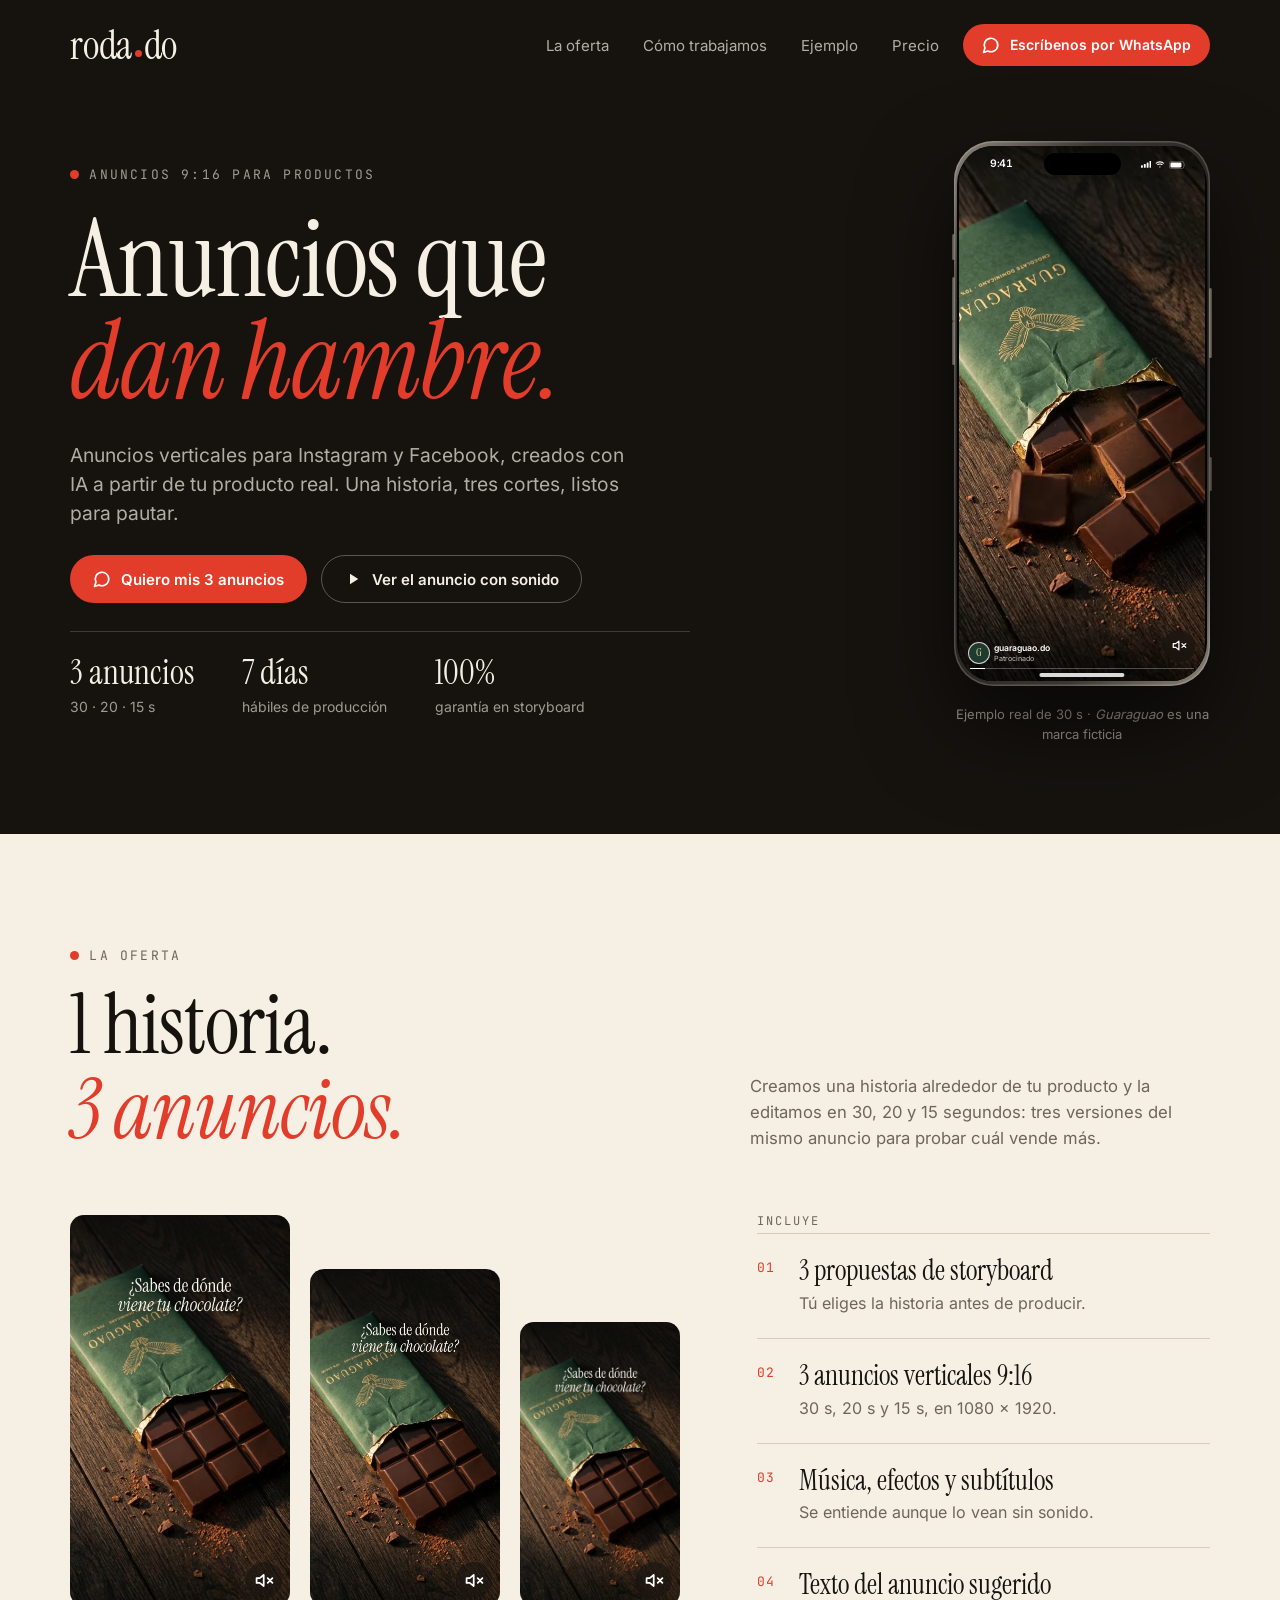
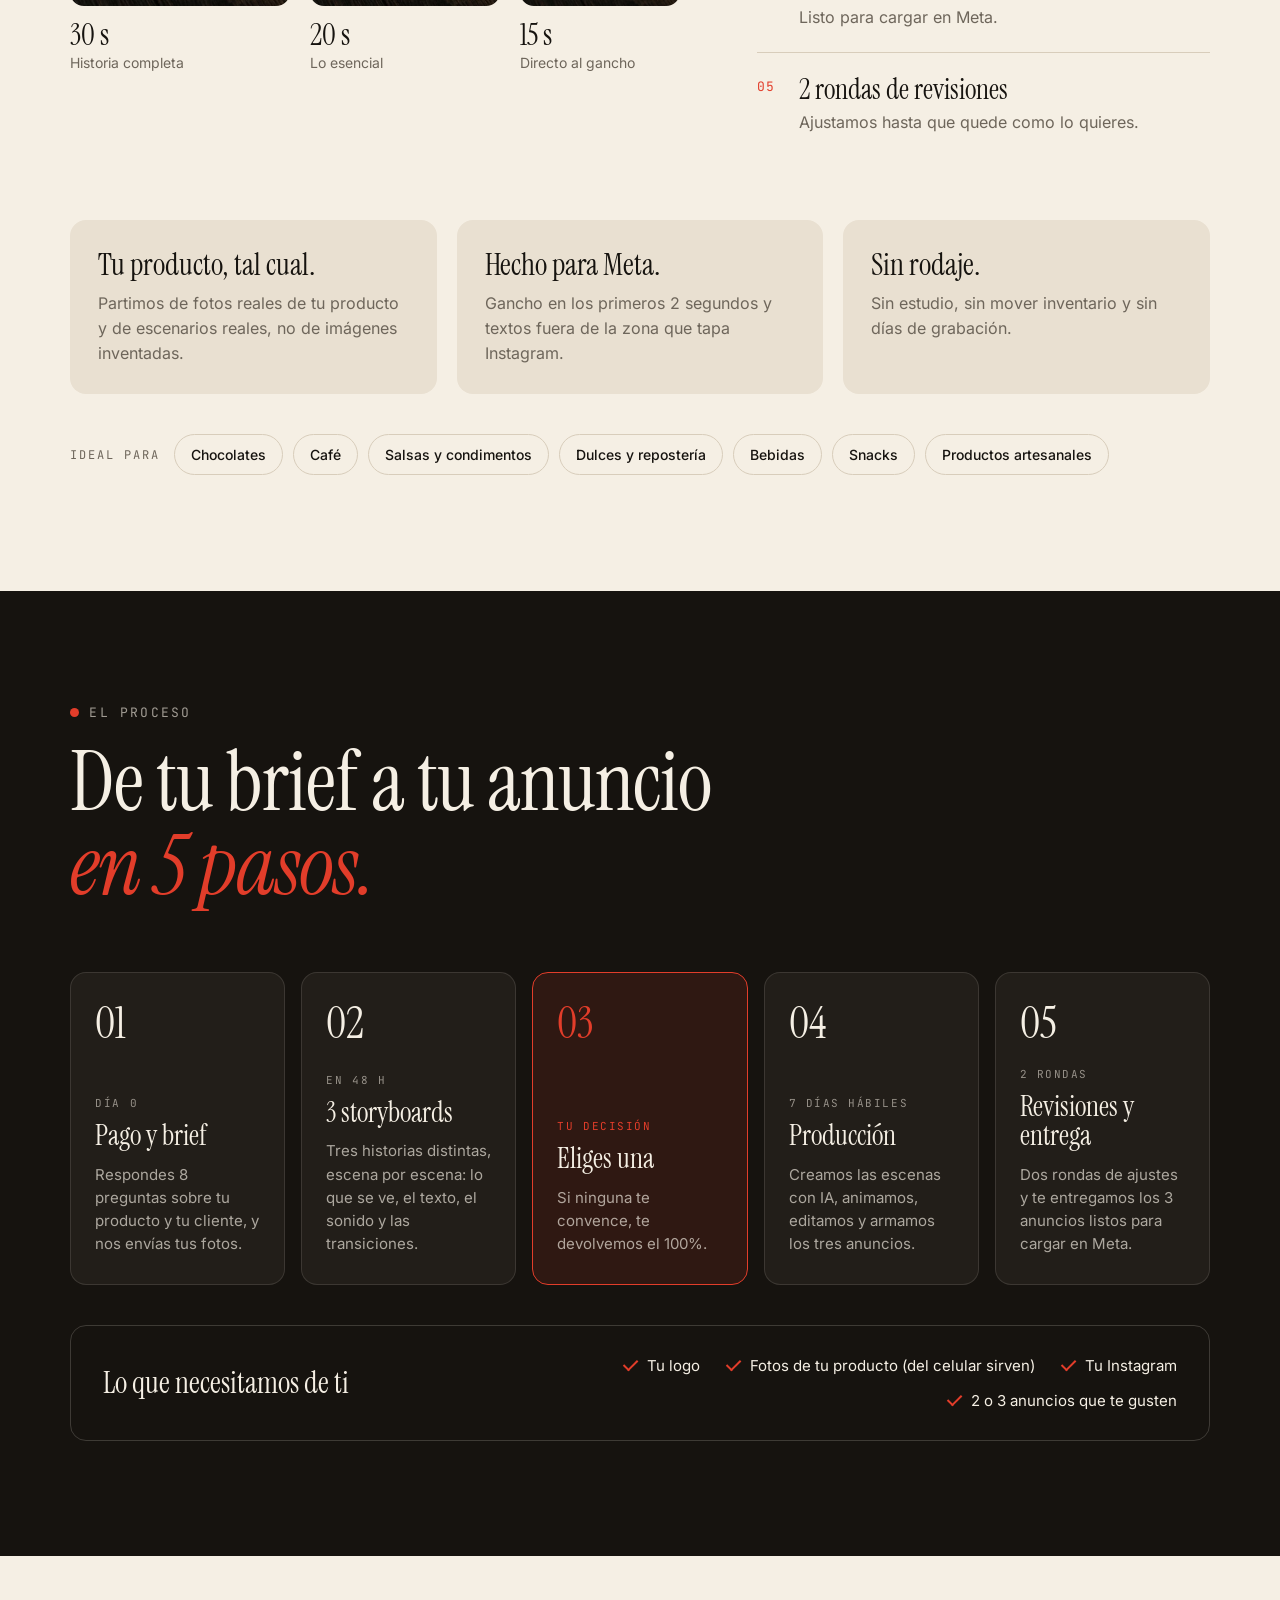
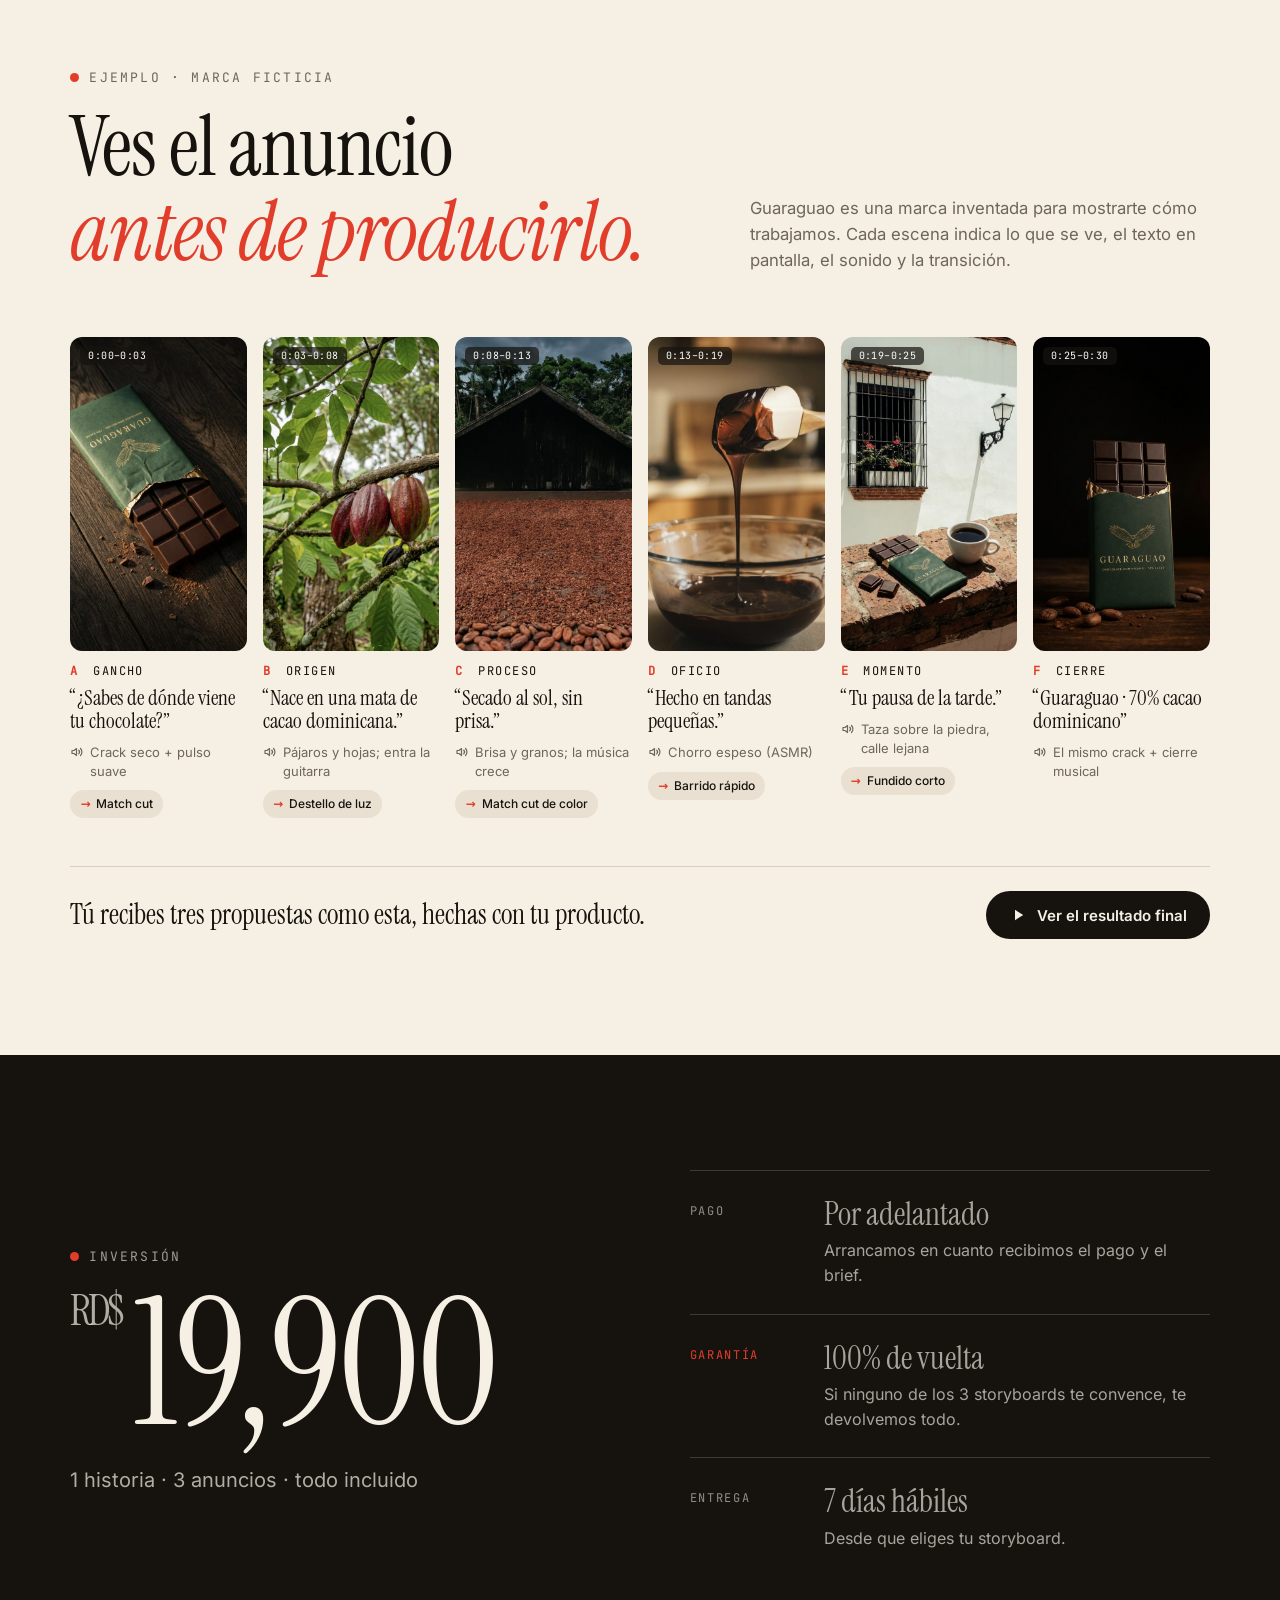
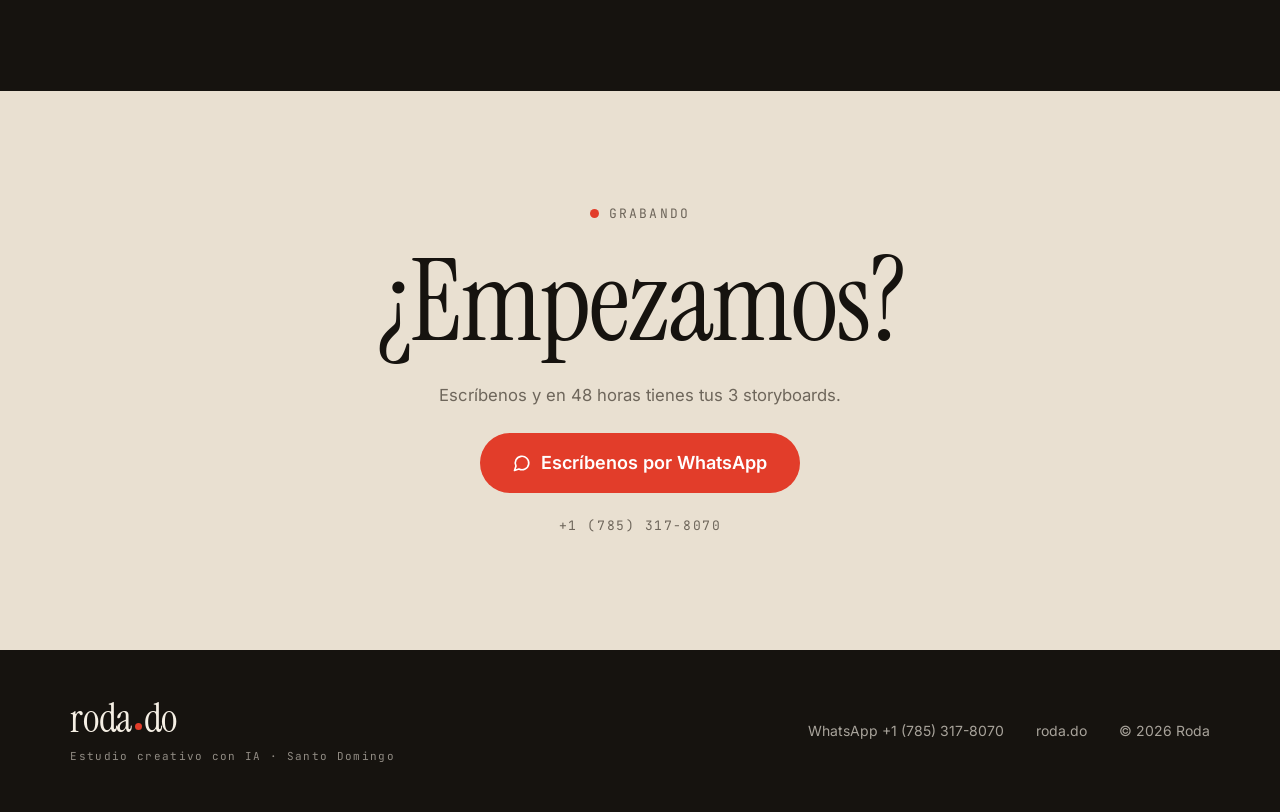
==== commit 1b080a7e: "Meta Pixel en index.html" ====
--- a/index.html
+++ b/index.html
@@ -26,6 +26,17 @@
 <link rel="preload" href="assets/fonts/instrument-serif-latin-400-normal.woff2" as="font" type="font/woff2" crossorigin>
 <link rel="preload" href="assets/fonts/inter-latin-400-normal.woff2" as="font" type="font/woff2" crossorigin>
 <link rel="stylesheet" href="css/styles.css">
+  <!-- Meta Pixel -->
+  <script>
+    !function(f,b,e,v,n,t,s){if(f.fbq)return;n=f.fbq=function(){n.callMethod?
+    n.callMethod.apply(n,arguments):n.queue.push(arguments)};if(!f._fbq)f._fbq=n;
+    n.push=n;n.loaded=!0;n.version='2.0';n.queue=[];t=b.createElement(e);t.async=!0;
+    t.src=v;s=b.getElementsByTagName(e)[0];s.parentNode.insertBefore(t,s)}(window,
+    document,'script','https://connect.facebook.net/en_US/fbevents.js');
+    fbq('init', '4472898206310136');
+    fbq('track', 'PageView');
+  </script>
+  <noscript><img height="1" width="1" style="display:none" alt="" src="https://www.facebook.com/tr?id=4472898206310136&ev=PageView&noscript=1"></noscript>
 </head>
 <body>
 
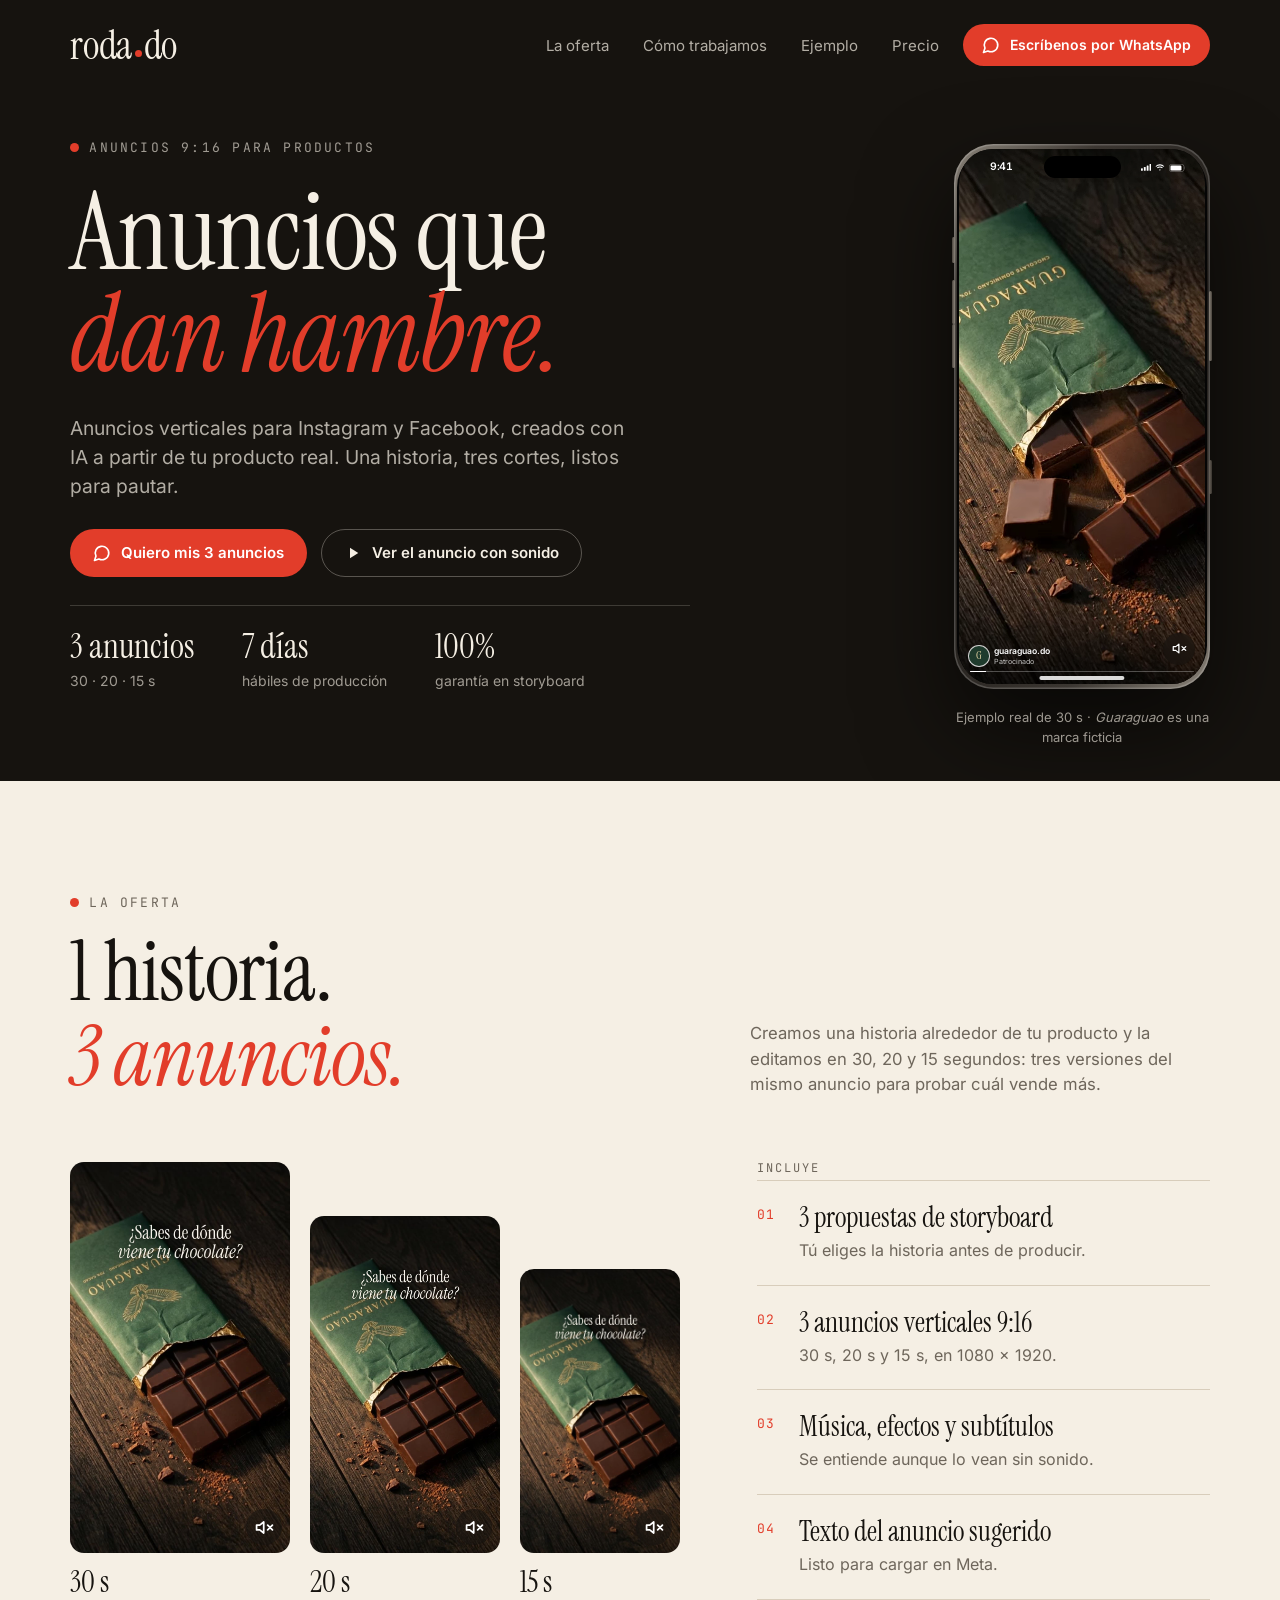
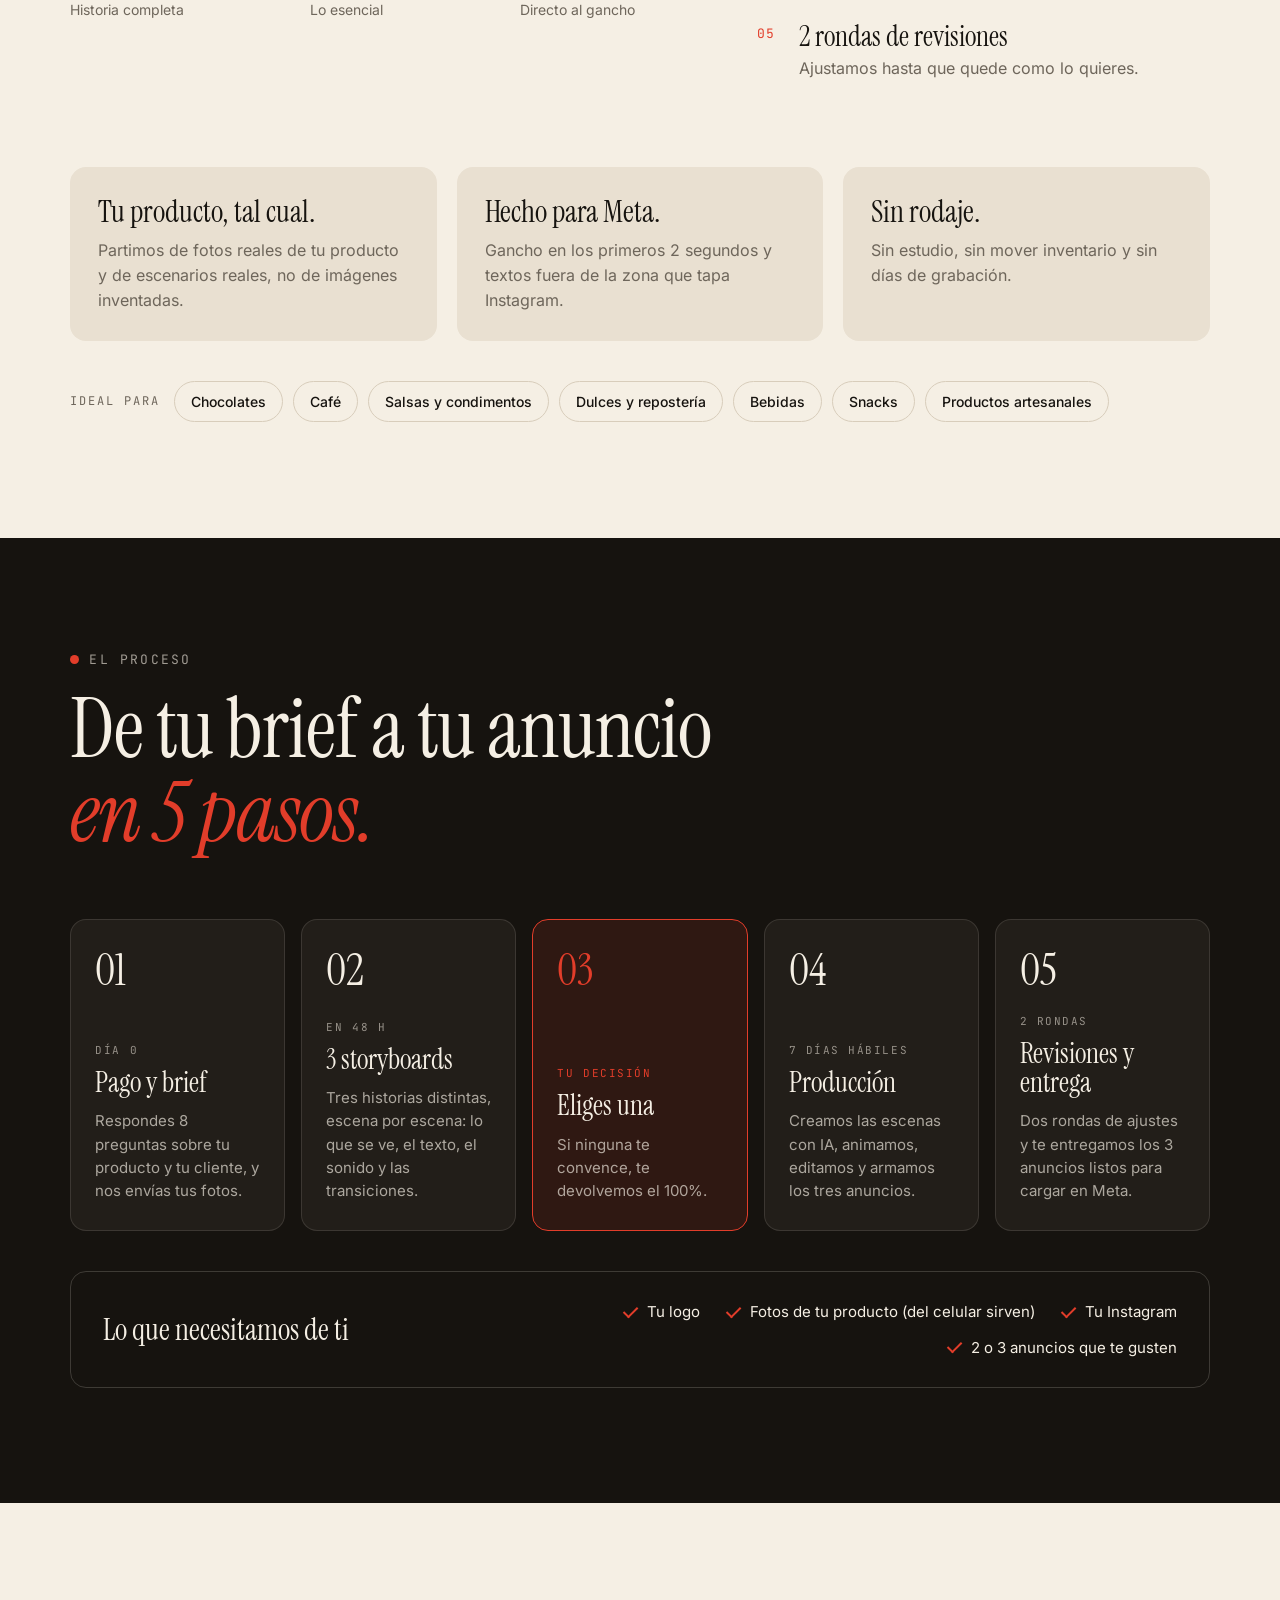
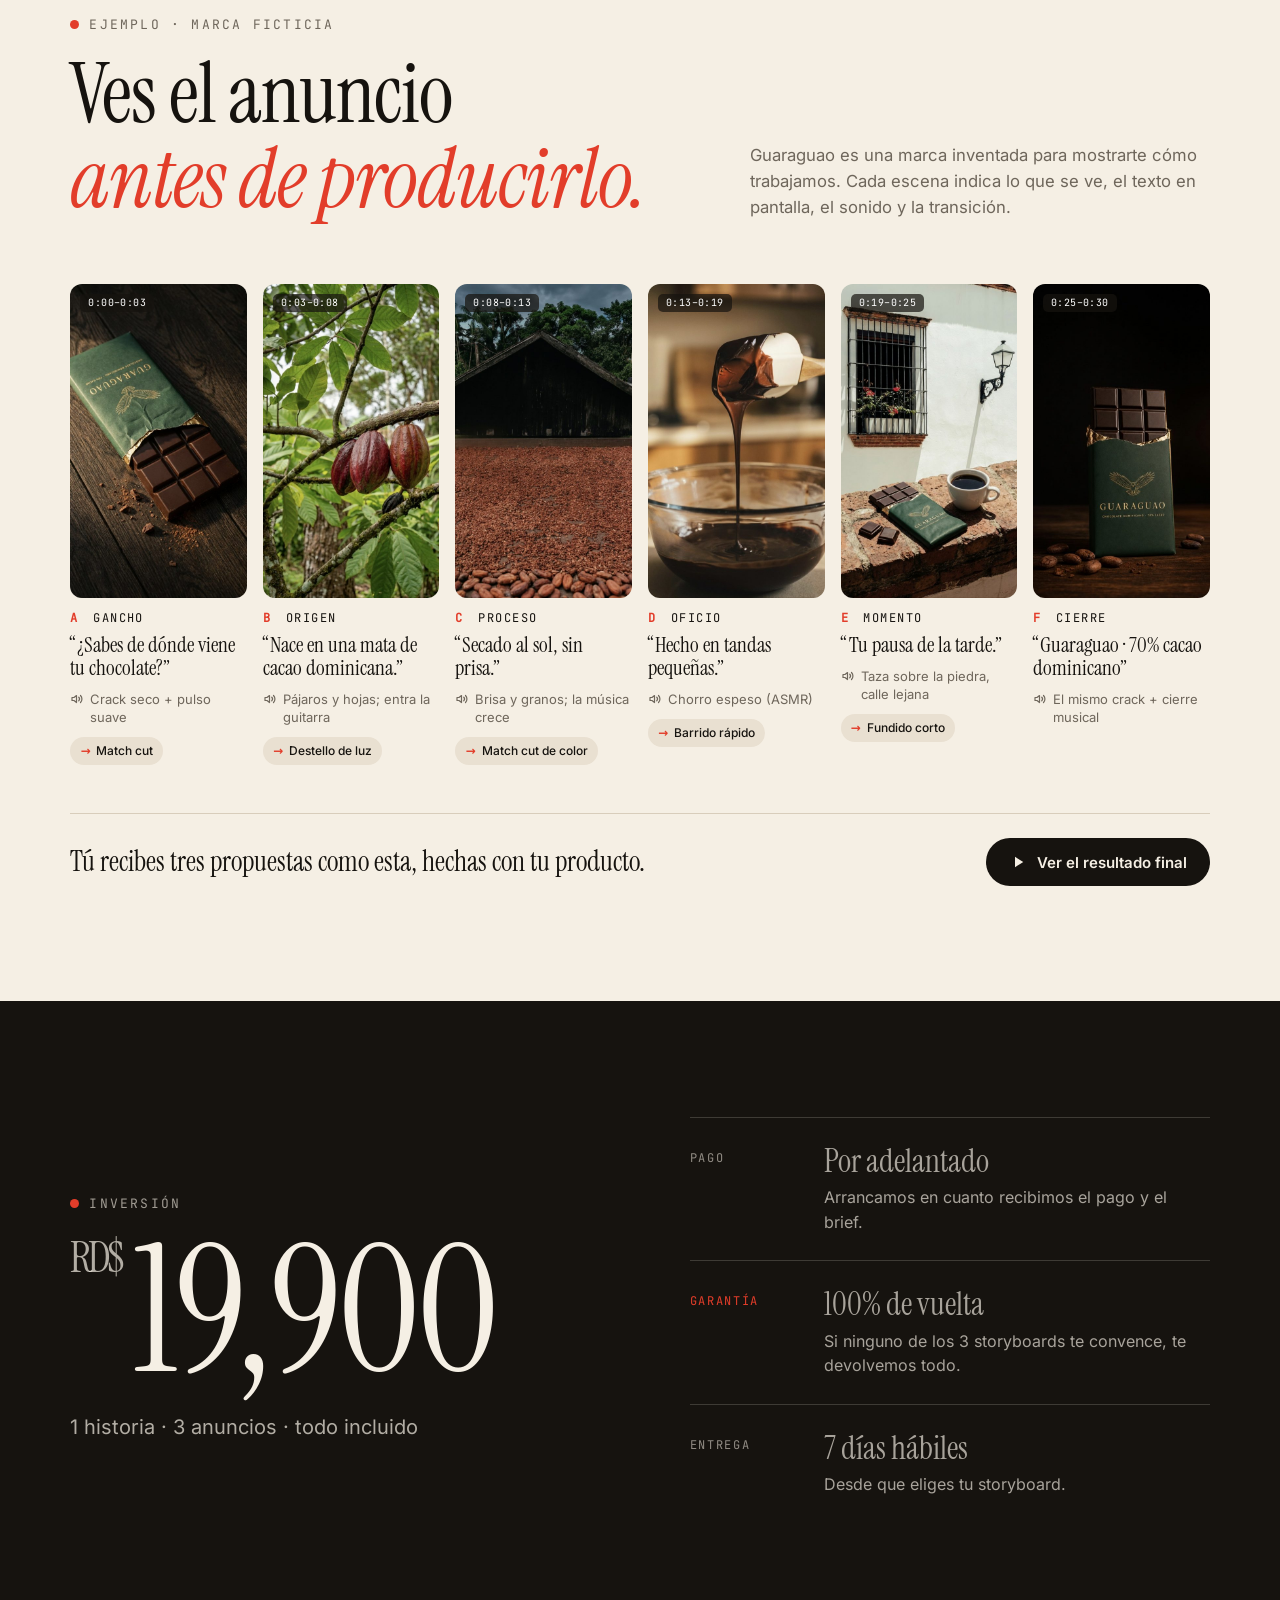
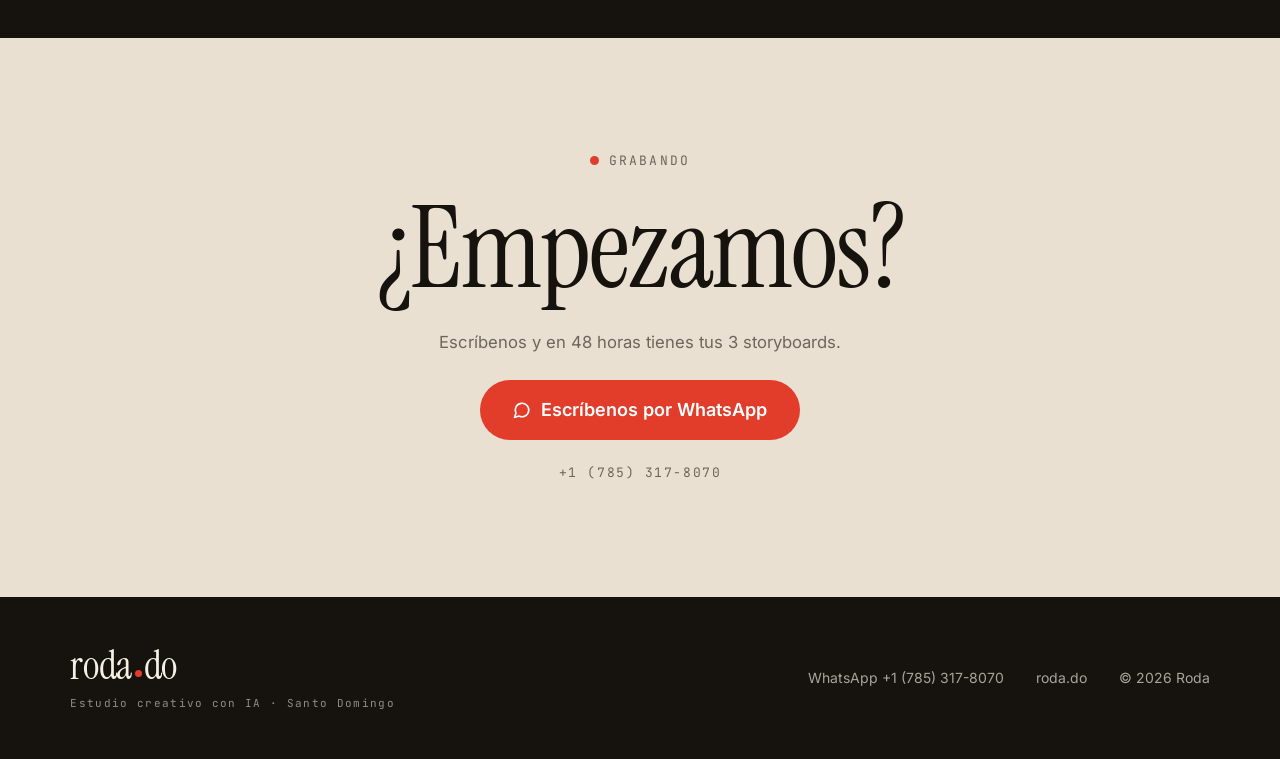
==== commit a5271d04: "chore(site): rename brand text to Rodado Creativo Keeps the roda.do domain and the roda·do logo, whi" ====
--- a/index.html
+++ b/index.html
@@ -3,22 +3,22 @@
 <head>
 <meta charset="utf-8">
 <meta name="viewport" content="width=device-width, initial-scale=1, viewport-fit=cover">
-<title>Roda.do · Anuncios que dan hambre</title>
+<title>Rodado Creativo · Anuncios que dan hambre</title>
 <meta name="description" content="Anuncios verticales 9:16 para Instagram y Facebook, creados con IA a partir de tu producto real. Una historia, tres cortes (30, 20 y 15 s), listos para pautar. RD$19,900.">
 <meta name="theme-color" content="#16130F">
 <link rel="canonical" href="https://roda.do/">
 <meta property="og:type" content="website">
 <meta property="og:locale" content="es_DO">
-<meta property="og:site_name" content="Roda.do">
+<meta property="og:site_name" content="Rodado Creativo">
 <meta property="og:url" content="https://roda.do/">
-<meta property="og:title" content="Roda.do · Anuncios que dan hambre">
+<meta property="og:title" content="Rodado Creativo · Anuncios que dan hambre">
 <meta property="og:description" content="1 historia, 3 anuncios 9:16 para Instagram y Facebook, creados con IA a partir de tu producto real. RD$19,900.">
 <meta property="og:image" content="https://roda.do/assets/og.jpg">
 <meta property="og:image:width" content="1200">
 <meta property="og:image:height" content="630">
-<meta property="og:image:alt" content="Roda.do: Anuncios que dan hambre, con un iPhone mostrando un anuncio de chocolate">
+<meta property="og:image:alt" content="Rodado Creativo: Anuncios que dan hambre, con un iPhone mostrando un anuncio de chocolate">
 <meta name="twitter:card" content="summary_large_image">
-<meta name="twitter:title" content="Roda.do · Anuncios que dan hambre">
+<meta name="twitter:title" content="Rodado Creativo · Anuncios que dan hambre">
 <meta name="twitter:description" content="1 historia, 3 anuncios 9:16 para Instagram y Facebook, creados con IA.">
 <meta name="twitter:image" content="https://roda.do/assets/og.jpg">
 <link rel="icon" href="assets/brand/favicon.svg" type="image/svg+xml">
@@ -45,7 +45,7 @@
 <!-- ============ HERO ============ -->
 <header class="hero" id="inicio">
   <nav class="nav wrap" aria-label="Principal">
-    <a class="logo" href="#inicio" aria-label="Roda.do, inicio">roda<span class="logo-dot" aria-hidden="true"></span>do</a>
+    <a class="logo" href="#inicio" aria-label="Rodado Creativo, inicio">roda<span class="logo-dot" aria-hidden="true"></span>do</a>
     <ul class="nav-links">
       <li><a href="#oferta">La oferta</a></li>
       <li><a href="#proceso">Cómo trabajamos</a></li>
--- a/css/styles.css
+++ b/css/styles.css
@@ -1,4 +1,4 @@
-/* Roda.do — estilos del sitio */
+/* Rodado Creativo — estilos del sitio */
 @font-face{font-family:"Instrument Serif";src:url(../assets/fonts/instrument-serif-latin-400-normal.woff2) format("woff2");font-weight:400;font-style:normal;font-display:swap}
 @font-face{font-family:"Instrument Serif";src:url(../assets/fonts/instrument-serif-latin-400-italic.woff2) format("woff2");font-weight:400;font-style:italic;font-display:swap}
 @font-face{font-family:Inter;src:url(../assets/fonts/inter-latin-400-normal.woff2) format("woff2");font-weight:400;font-display:swap}
@@ -78,7 +78,7 @@
 
 /* Teléfono / reproductor */
 /* iPhone 17: pantalla completa, bordes finos, Dynamic Island */
-.phone{container-type:inline-size;width:clamp(250px,20vw,290px);display:flex;flex-direction:column;align-items:center;gap:18px}
+.phone{position:relative;container-type:inline-size;width:clamp(250px,20vw,290px);display:flex;flex-direction:column;align-items:center;gap:18px}
 .phone-body{position:relative;width:100%;padding:1.9%;border-radius:15.4cqw;
   background:linear-gradient(135deg,#8d867c 0%,#3b3631 18%,#1b1815 50%,#3b3631 82%,#8d867c 100%);
   box-shadow:inset 0 0 0 1.5px rgba(255,255,255,.18),0 40px 90px rgba(0,0,0,.6)}
@@ -115,6 +115,8 @@
 .progress span{display:block;height:100%;width:0;background:#fff}
 .home-bar{position:absolute;left:50%;bottom:2cqw;z-index:3;transform:translateX(-50%);width:34.6cqw;height:1.25cqw;border-radius:1cqw;background:rgba(255,255,255,.85)}
 .phone figcaption{font-size:13px;color:var(--papel-60);text-align:center}
+/* En desktop la leyenda queda fuera del flujo para que el teléfono (no la figura) se centre con el texto */
+.hero .phone figcaption{position:absolute;top:calc(100% + 18px);left:0;right:0}
 
 /* ---------- Secciones ---------- */
 .section{padding:var(--sec-y) 0}
@@ -225,6 +227,7 @@
   .nav-links{display:none}
   .hero-body{grid-template-columns:1fr;justify-items:center}
   .pitch{width:100%}
+  .hero .phone figcaption{position:static}
   .sec-head{flex-direction:column;align-items:flex-start;gap:20px;margin-bottom:40px}
   .reasons{grid-template-columns:1fr}
   .needs{flex-direction:column;align-items:flex-start;gap:16px}
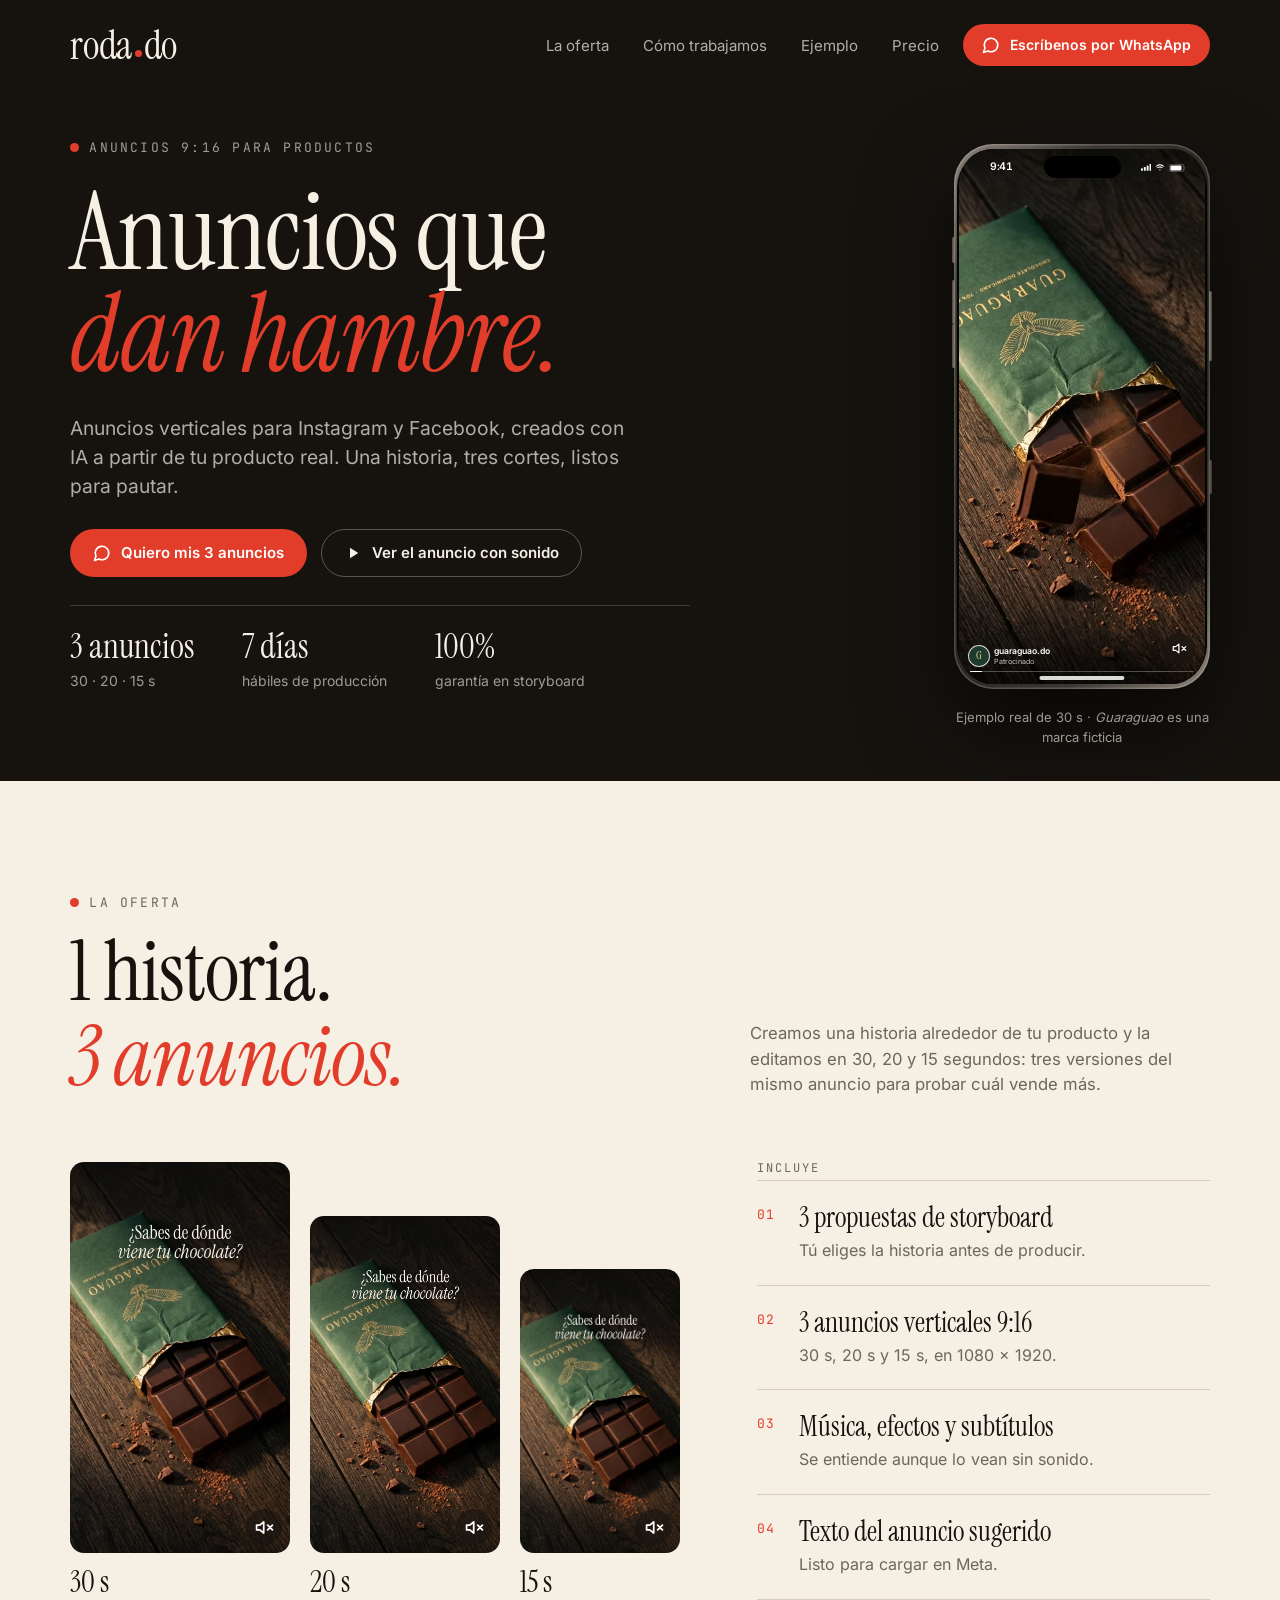
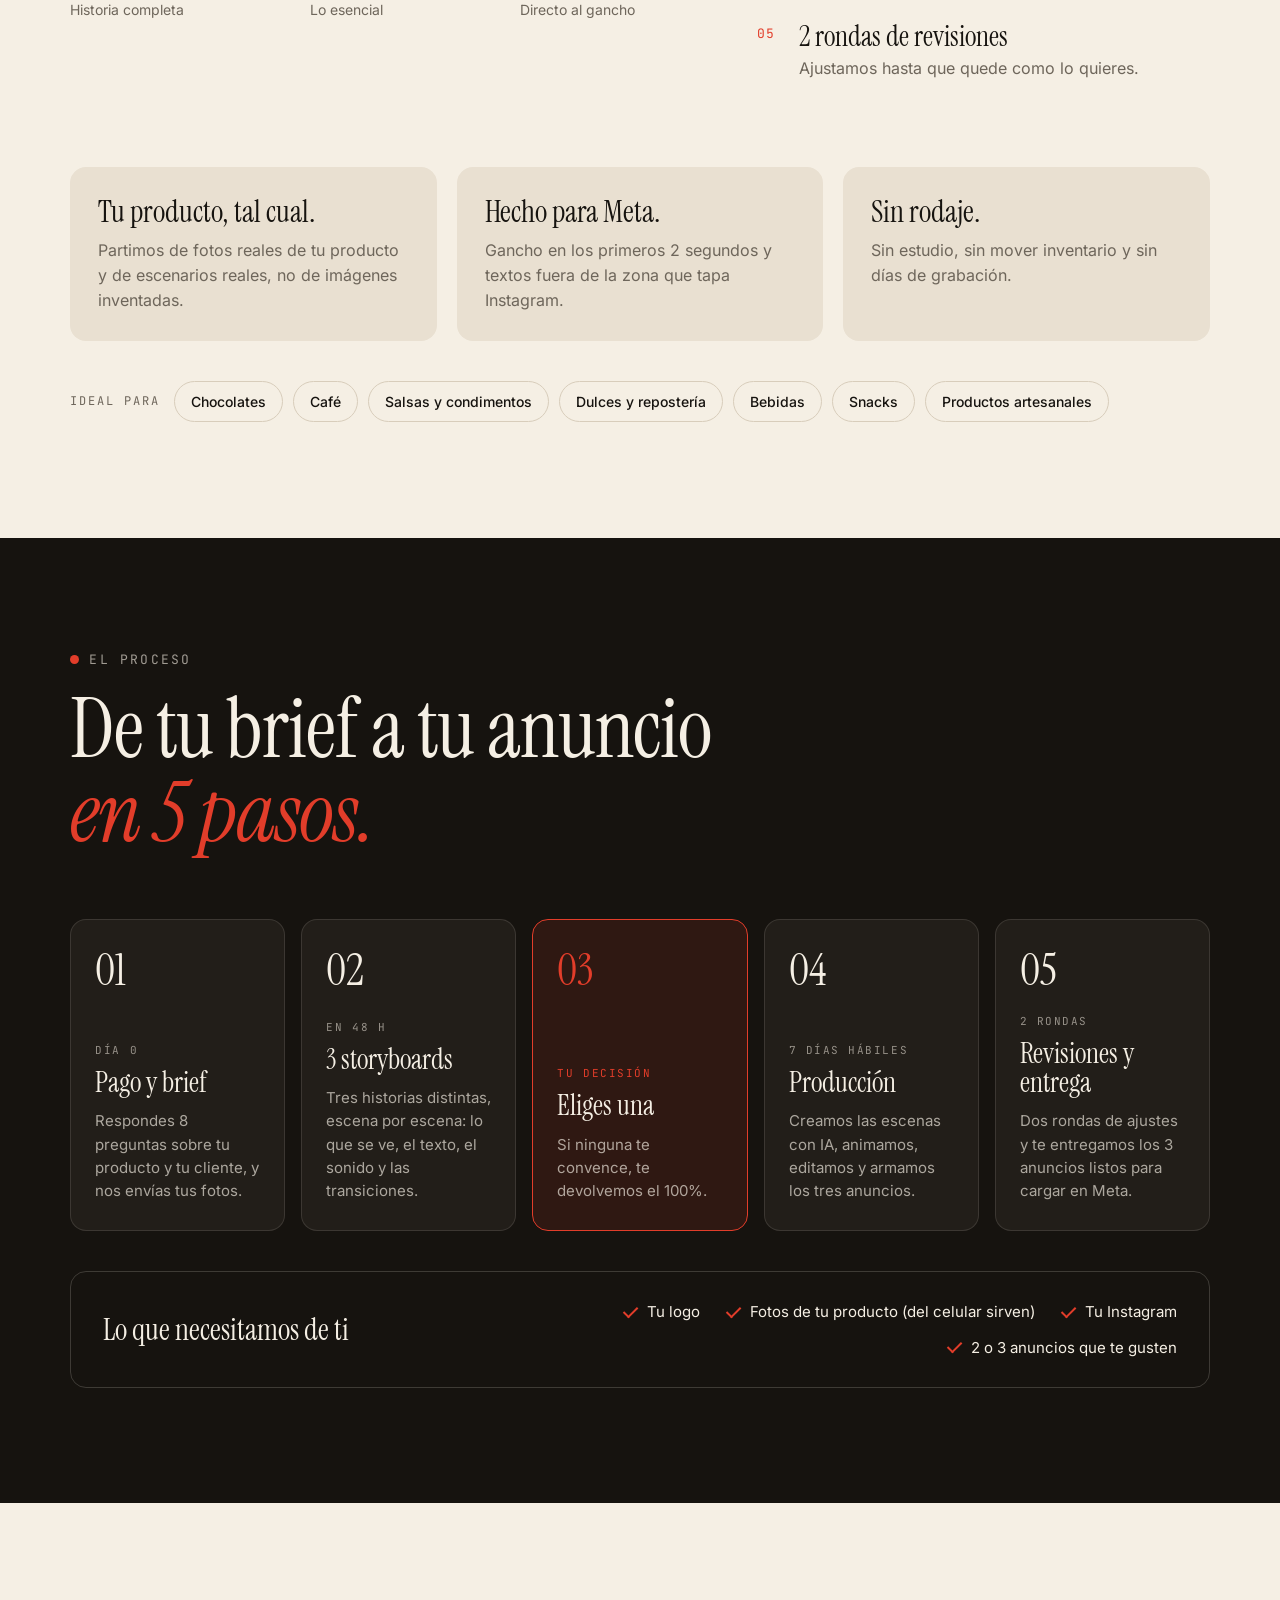
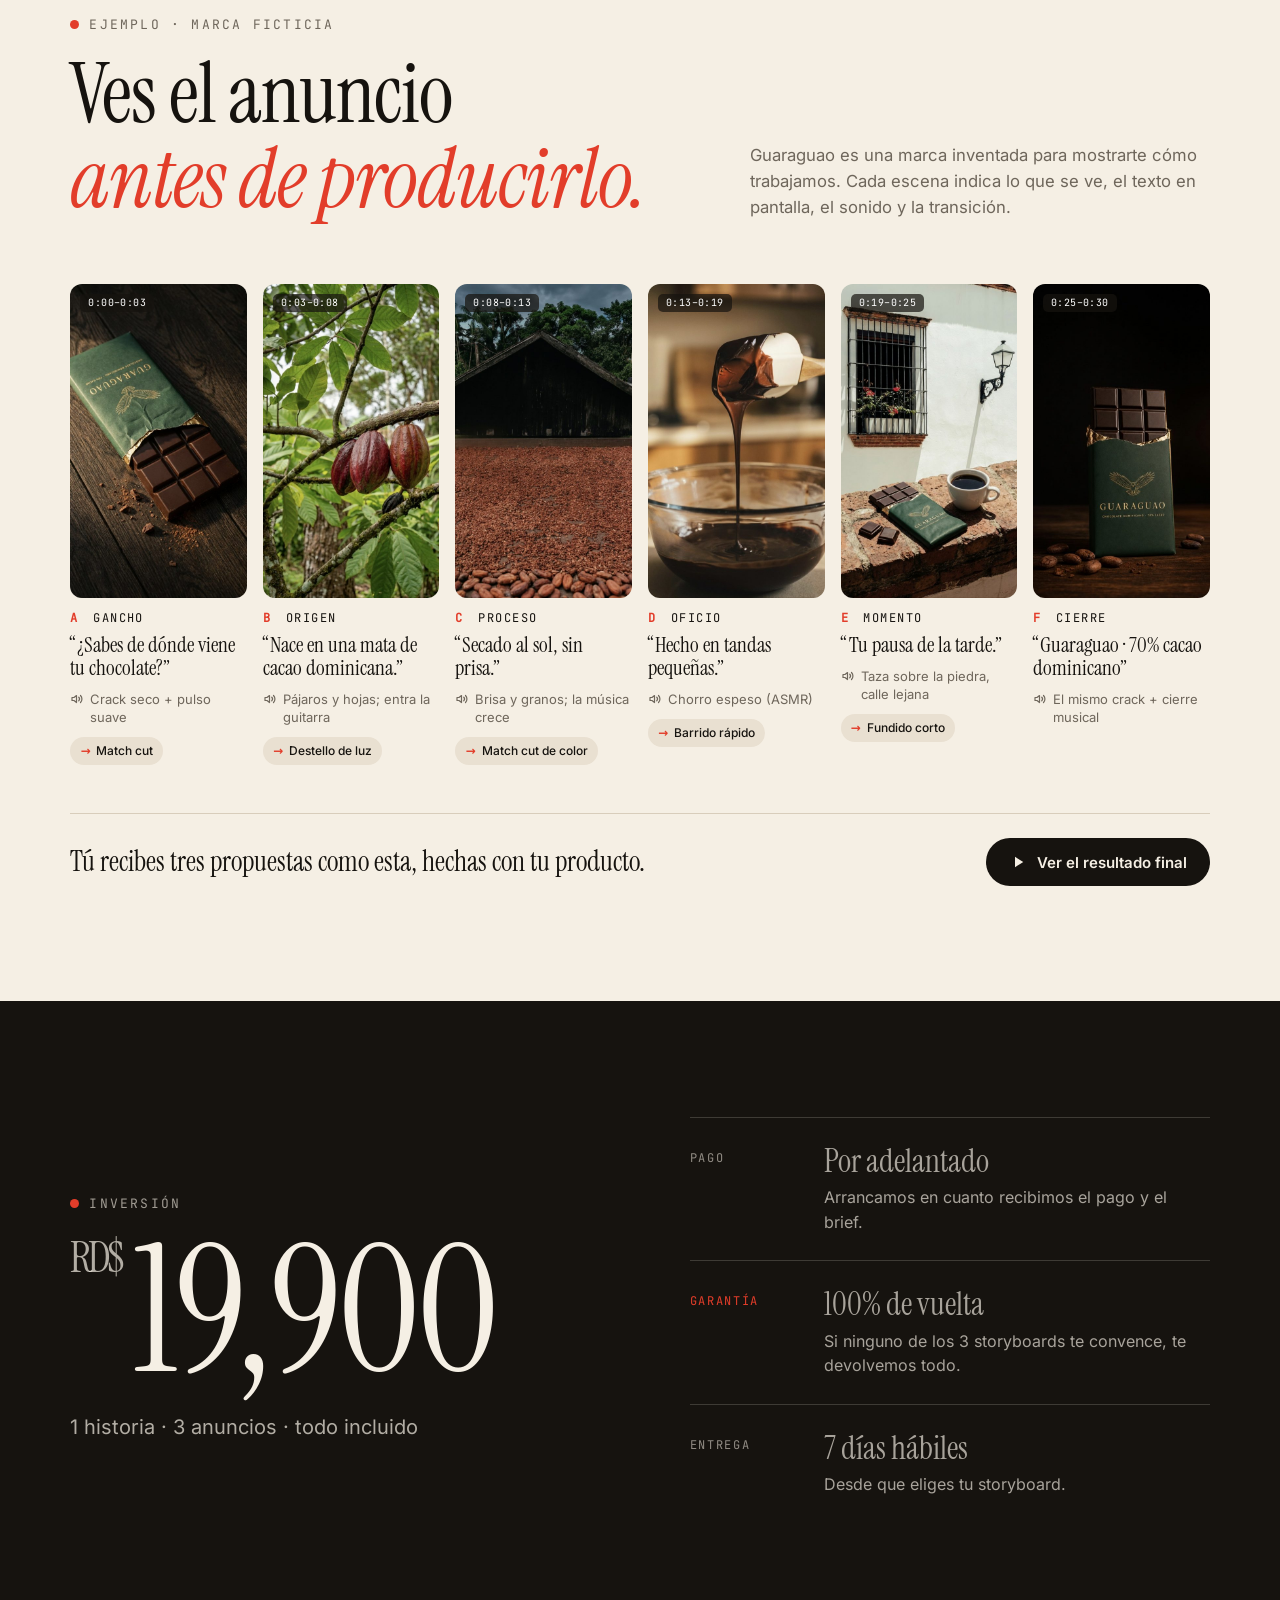
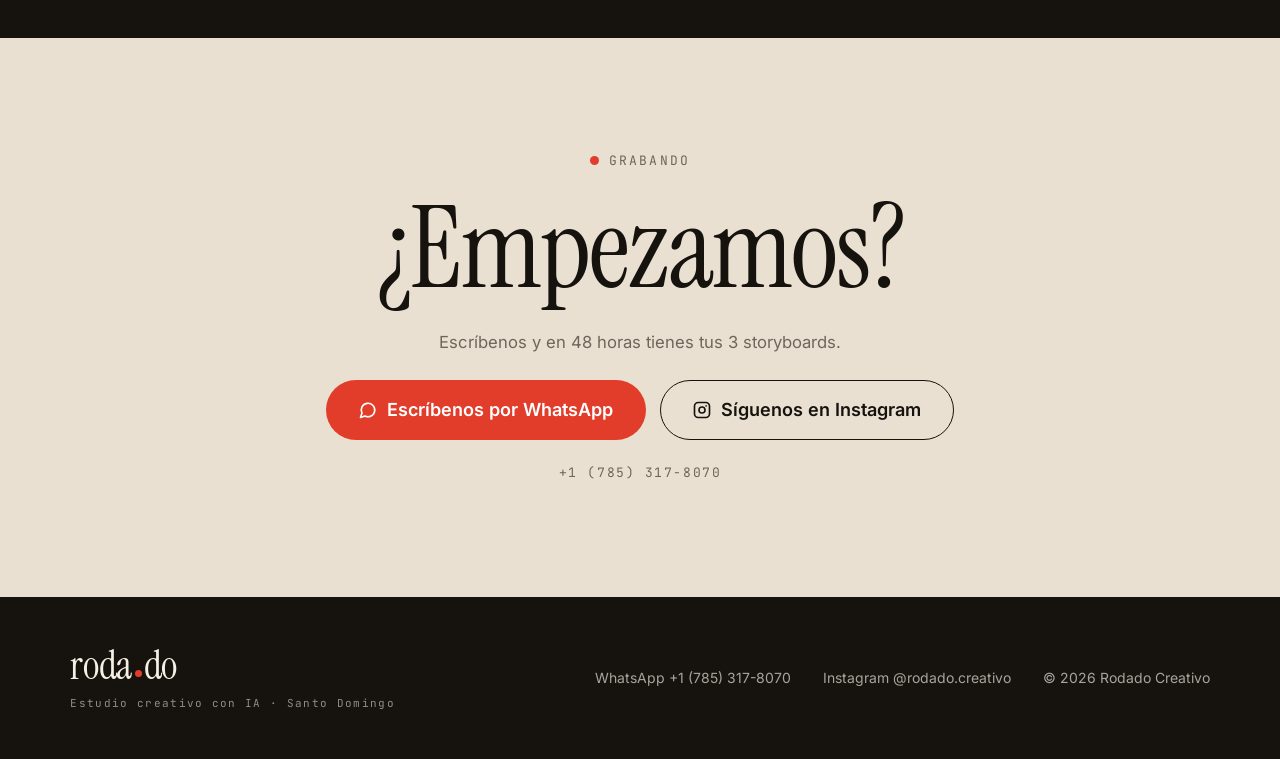
==== commit ccc39138: "feat(site): add Instagram button and link, Rodado Creativo copyright Add a "Síguenos en Instagram" o" ====
--- a/index.html
+++ b/index.html
@@ -267,10 +267,16 @@
     <p class="kicker"><span class="rec rec-blink" aria-hidden="true"></span>Grabando</p>
     <h2 class="display-cta" id="cta-t">¿Empezamos?</h2>
     <p class="sec-lead center">Escríbenos y en 48 horas tienes tus 3 storyboards.</p>
-    <a class="btn btn-rec btn-lg" data-wa href="https://wa.me/17853178070">
-      <svg class="ico" viewBox="0 0 24 24" aria-hidden="true"><path d="M7.9 20A9 9 0 1 0 4 16.1L2 22Z"/></svg>
-      Escríbenos por WhatsApp
-    </a>
+    <div class="ctas">
+      <a class="btn btn-rec btn-lg" data-wa href="https://wa.me/17853178070">
+        <svg class="ico" viewBox="0 0 24 24" aria-hidden="true"><path d="M7.9 20A9 9 0 1 0 4 16.1L2 22Z"/></svg>
+        Escríbenos por WhatsApp
+      </a>
+      <a class="btn btn-outline btn-lg" href="https://www.instagram.com/rodado.creativo/" target="_blank" rel="noopener">
+        <svg class="ico" viewBox="0 0 24 24" aria-hidden="true"><rect x="2" y="2" width="20" height="20" rx="5"/><circle cx="12" cy="12" r="4"/><path d="M17.5 6.5h.01"/></svg>
+        Síguenos en Instagram
+      </a>
+    </div>
     <p class="mono">+1 (785) 317-8070</p>
   </div>
 </section>
@@ -284,8 +290,8 @@
     </div>
     <ul>
       <li><a data-wa href="https://wa.me/17853178070">WhatsApp +1 (785) 317-8070</a></li>
-      <li>roda.do</li>
-      <li>© <span data-year>2026</span> Roda</li>
+      <li><a href="https://www.instagram.com/rodado.creativo/" target="_blank" rel="noopener">Instagram @rodado.creativo</a></li>
+      <li>© <span data-year>2026</span> Rodado Creativo</li>
     </ul>
   </div>
 </footer>
--- a/css/styles.css
+++ b/css/styles.css
@@ -52,6 +52,8 @@
 .btn-ghost:hover{border-color:var(--papel)}
 .btn-dark{background:var(--tinta);color:var(--papel)}
 .btn-dark:hover{background:#000}
+.btn-outline{background:transparent;color:var(--tinta);border:1.5px solid var(--tinta)}
+.btn-outline:hover{background:var(--tinta);color:var(--papel)}
 .btn-sm{min-height:42px;padding:11px 18px;font-size:14px}
 .btn-lg{min-height:60px;padding:20px 32px;font-size:18px}
 .ico{width:18px;height:18px;flex:none;fill:none;stroke:currentColor;stroke-width:2.2;stroke-linecap:round;stroke-linejoin:round}
@@ -199,6 +201,7 @@
 /* CTA */
 .cta .wrap{display:flex;flex-direction:column;align-items:center;gap:24px;text-align:center}
 .cta .kicker{margin-bottom:0}
+.cta .ctas{justify-content:center}
 .display-cta{font:400 clamp(64px,9vw,128px)/1 var(--serif);letter-spacing:-.015em}
 
 /* Footer */
@@ -271,6 +274,7 @@
   .terms strong{font-size:28px}
   .amount-sub{font-size:16px}
   .cta .btn{width:100%}
+  .cta .ctas{width:100%}
   .fab{display:grid}
 }
 @media (prefers-reduced-motion:reduce){
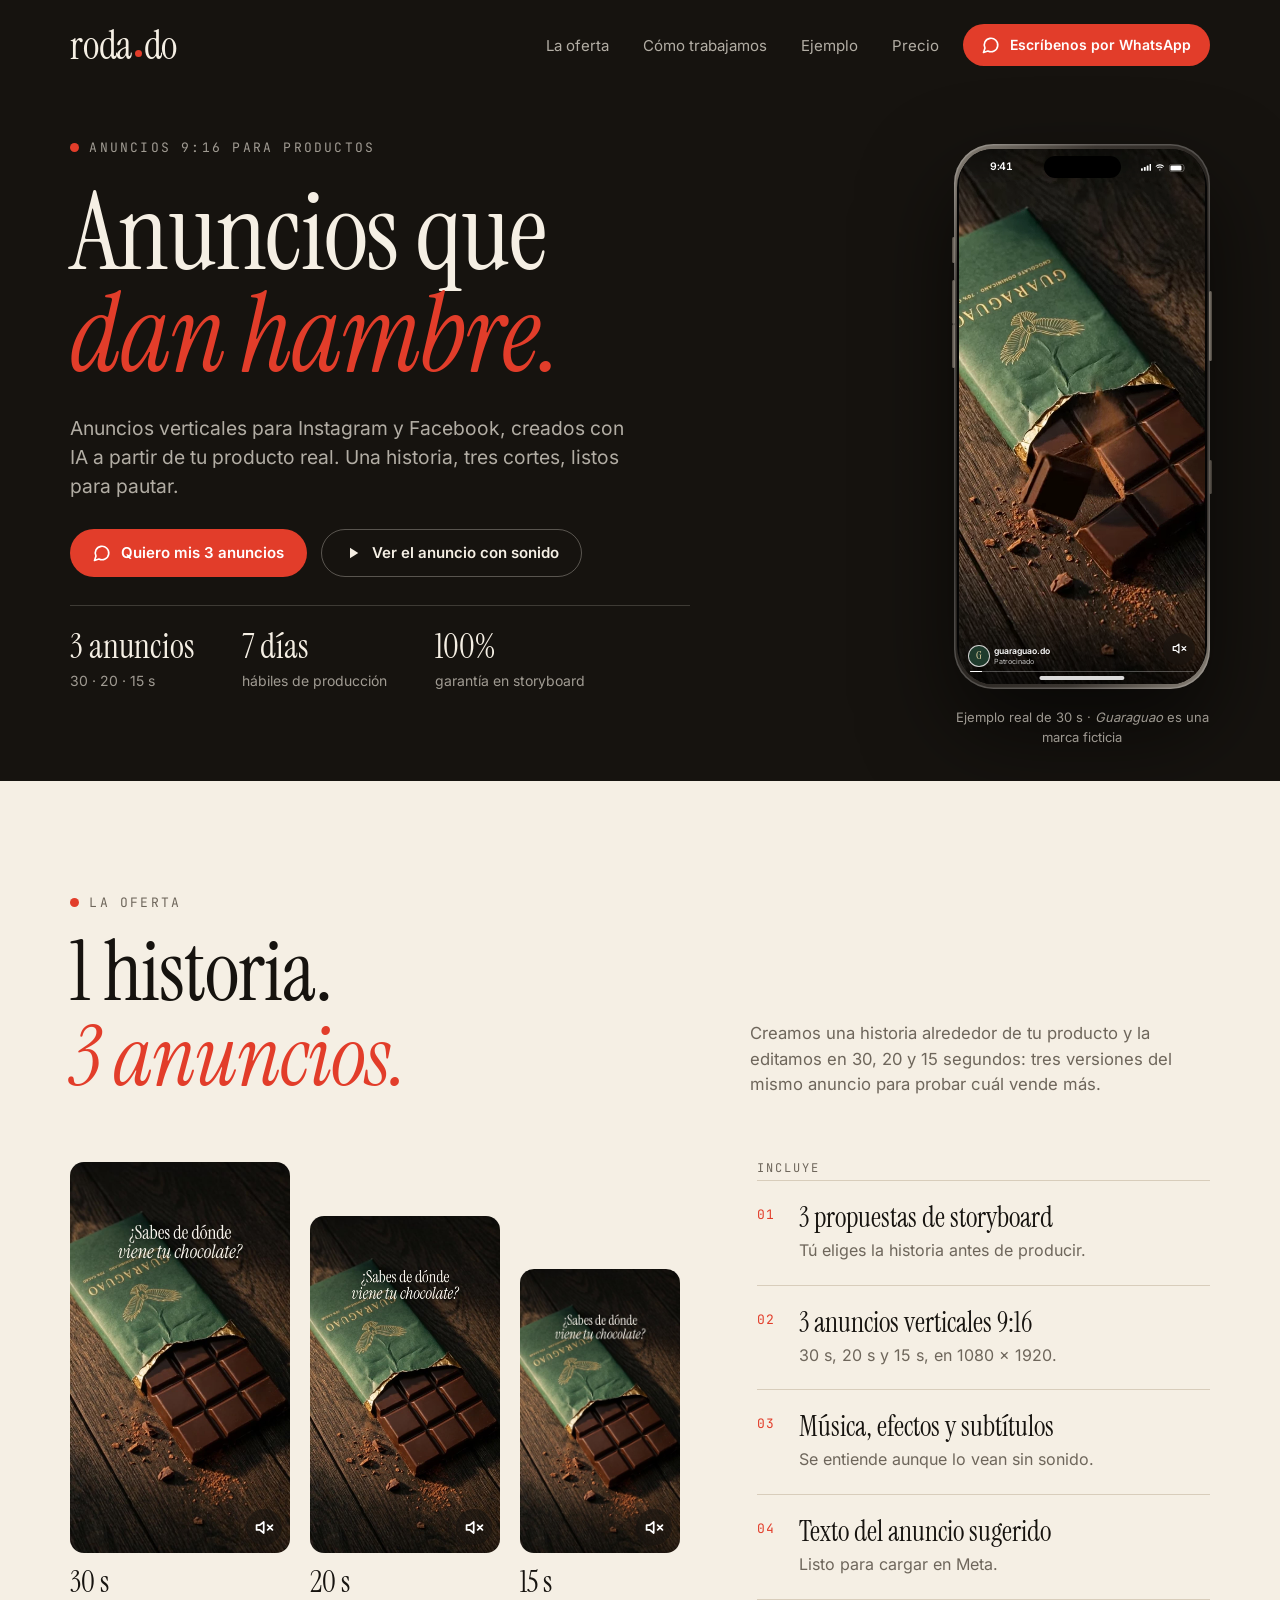
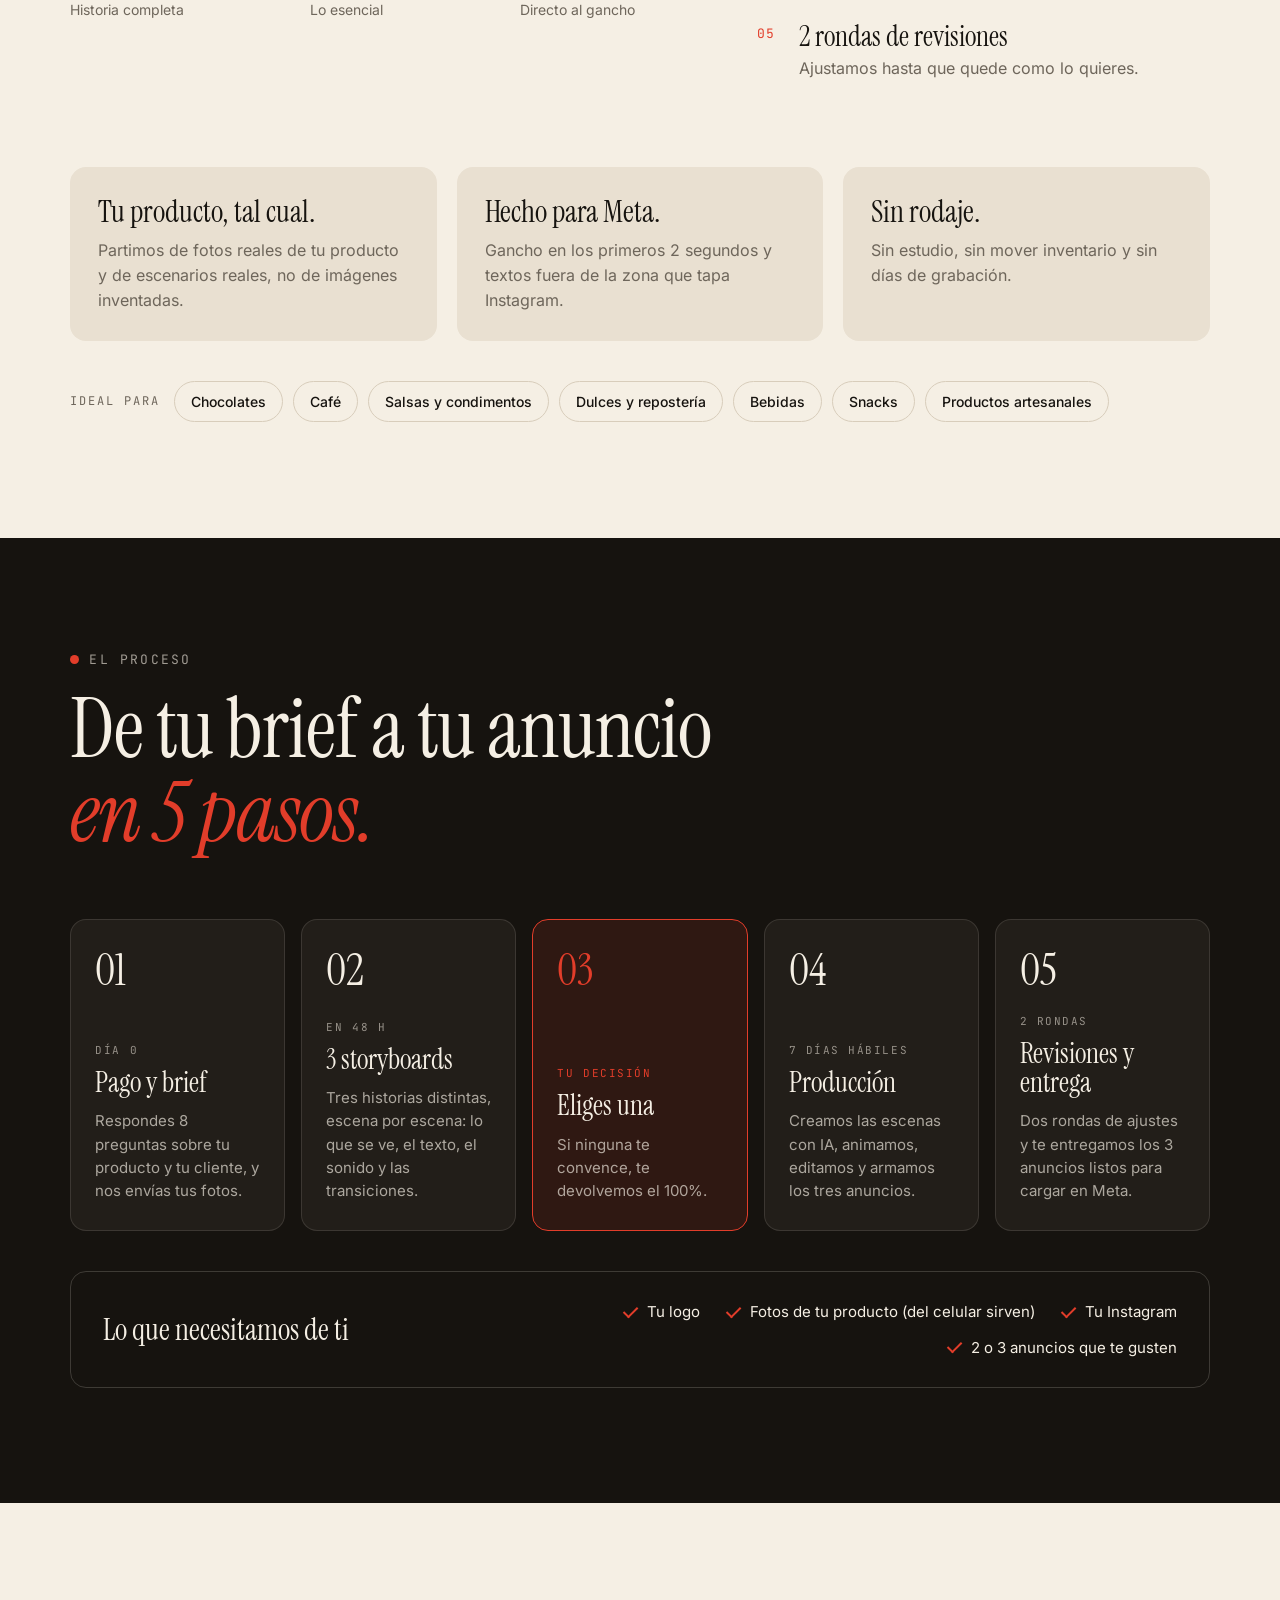
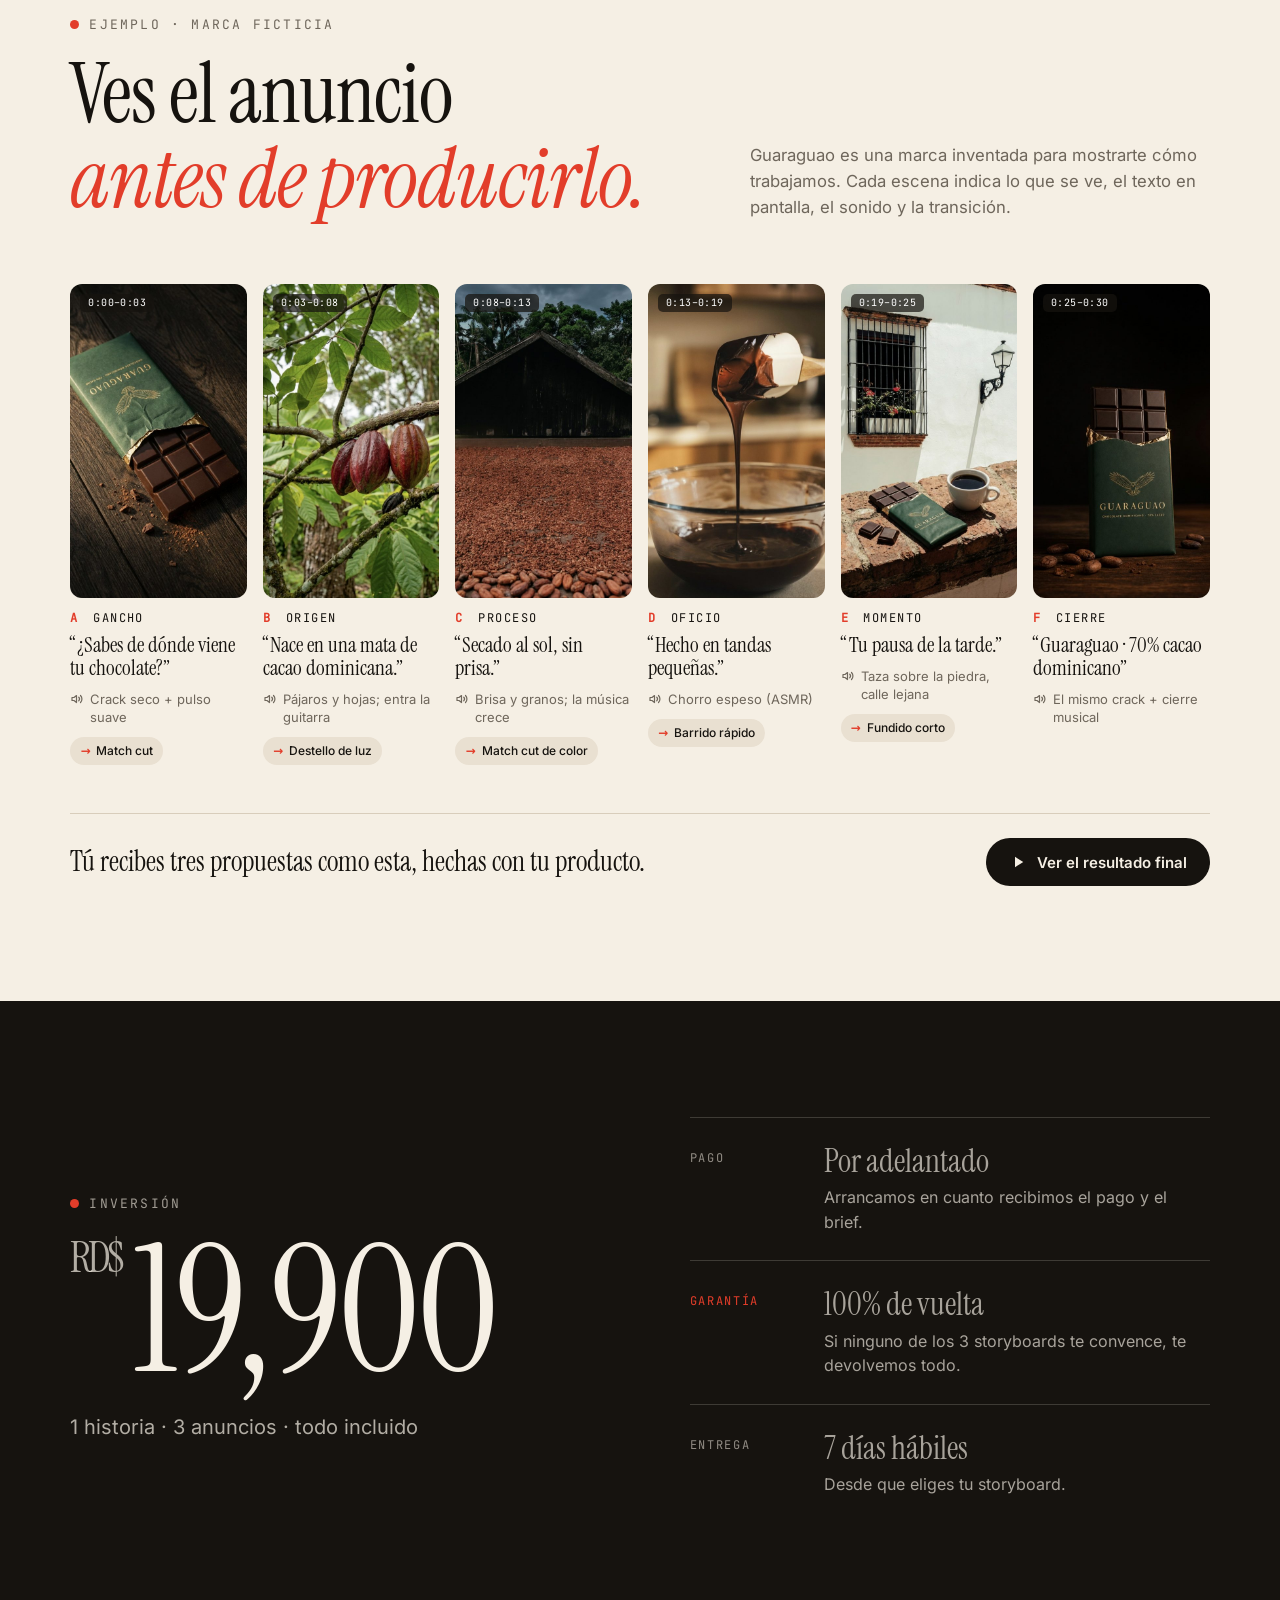
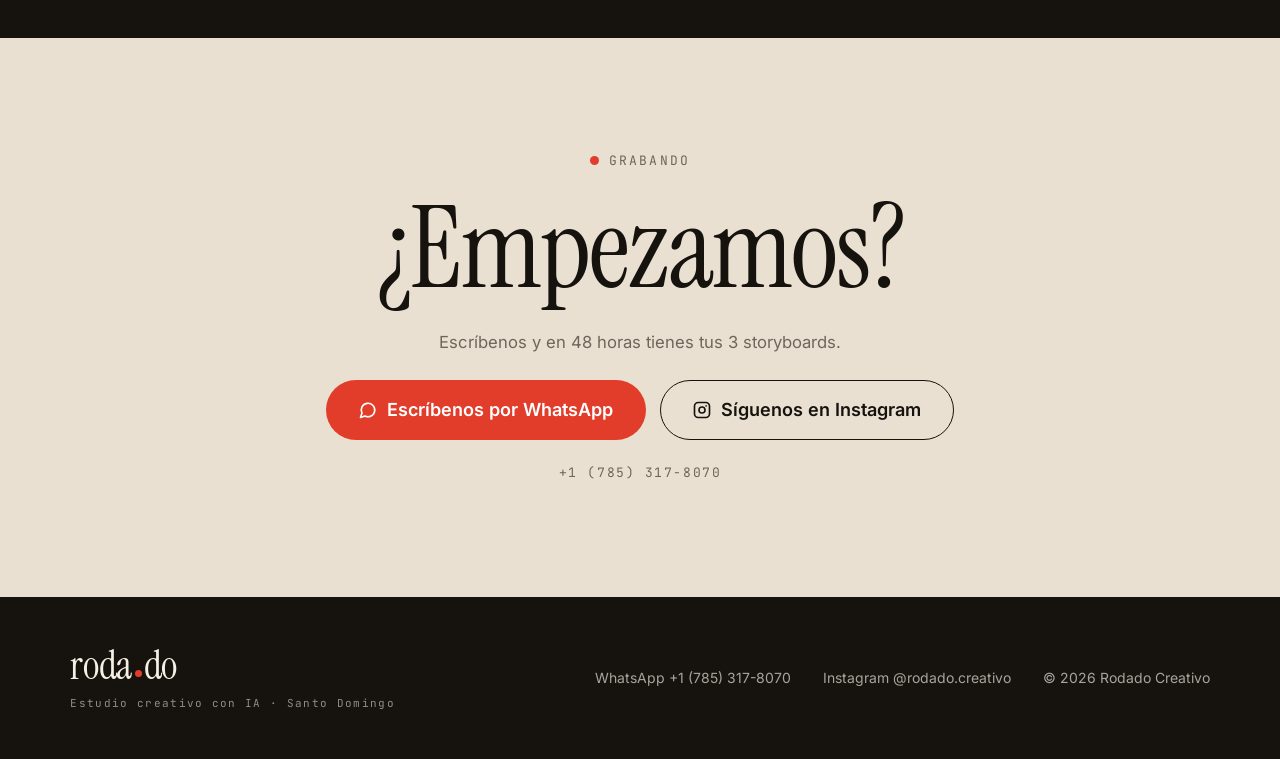
==== commit 497933c4: "fix(site): version CSS/JS URLs so browsers fetch the new styles Cached styles.css (max-age 600) left" ====
--- a/index.html
+++ b/index.html
@@ -25,7 +25,7 @@
 <link rel="apple-touch-icon" href="assets/brand/apple-touch-icon.png">
 <link rel="preload" href="assets/fonts/instrument-serif-latin-400-normal.woff2" as="font" type="font/woff2" crossorigin>
 <link rel="preload" href="assets/fonts/inter-latin-400-normal.woff2" as="font" type="font/woff2" crossorigin>
-<link rel="stylesheet" href="css/styles.css">
+<link rel="stylesheet" href="css/styles.css?v=2">
   <!-- Meta Pixel -->
   <script>
     !function(f,b,e,v,n,t,s){if(f.fbq)return;n=f.fbq=function(){n.callMethod?
@@ -301,6 +301,6 @@
   <svg class="ico" viewBox="0 0 24 24" aria-hidden="true"><path d="M7.9 20A9 9 0 1 0 4 16.1L2 22Z"/></svg>
 </a>
 
-<script src="js/main.js" defer></script>
+<script src="js/main.js?v=2" defer></script>
 </body>
 </html>
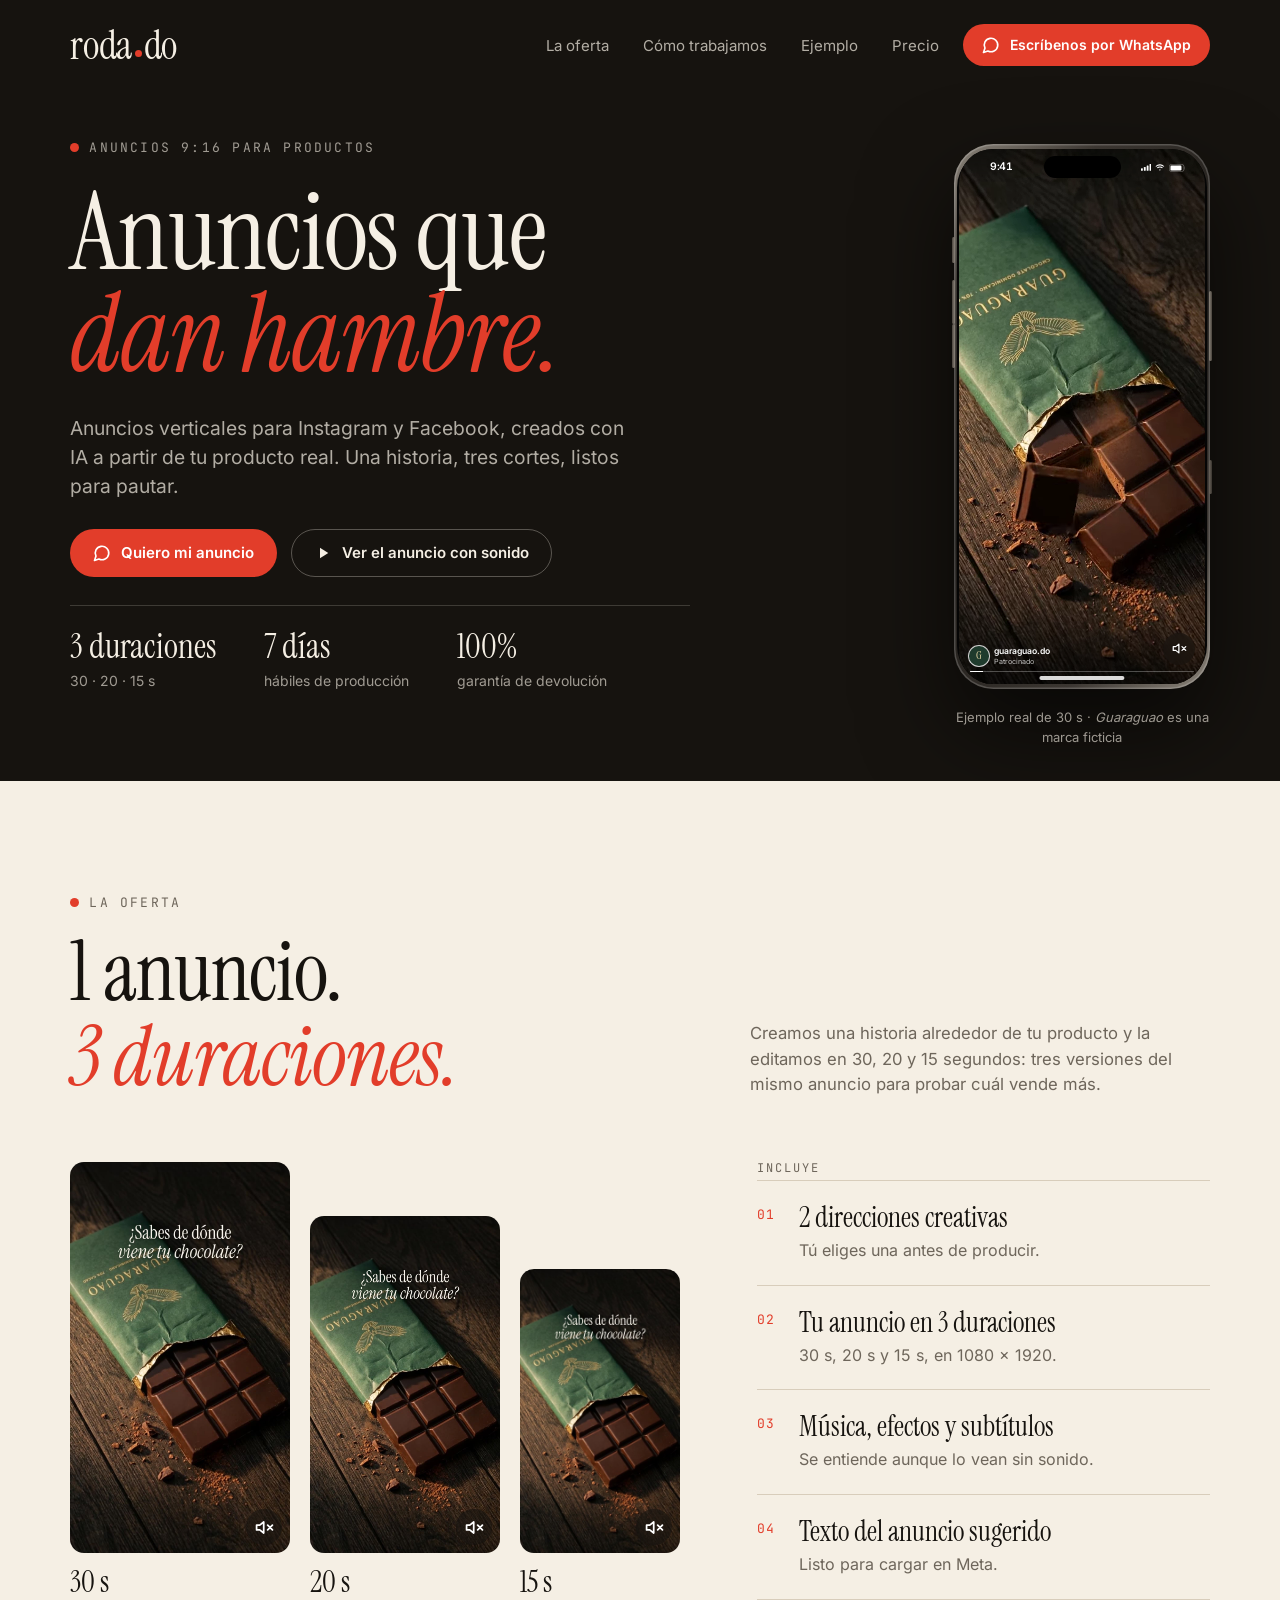
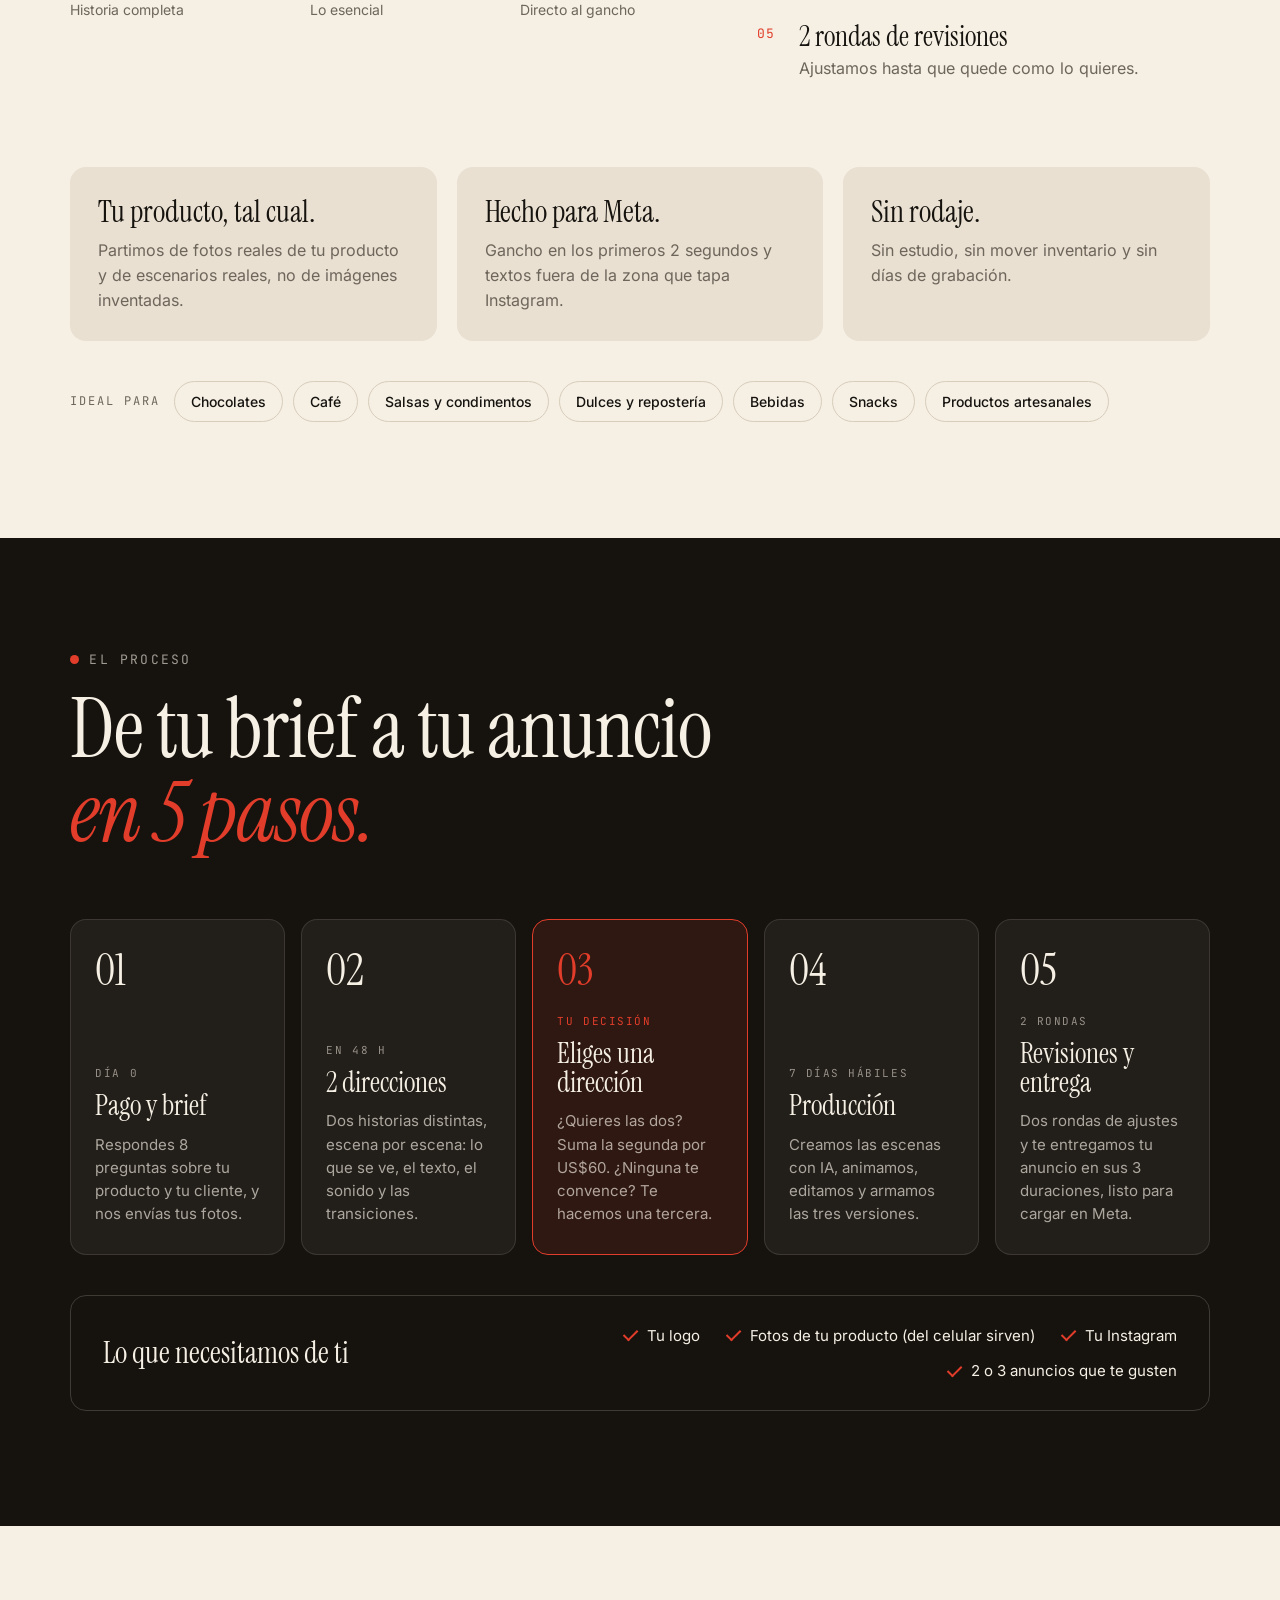
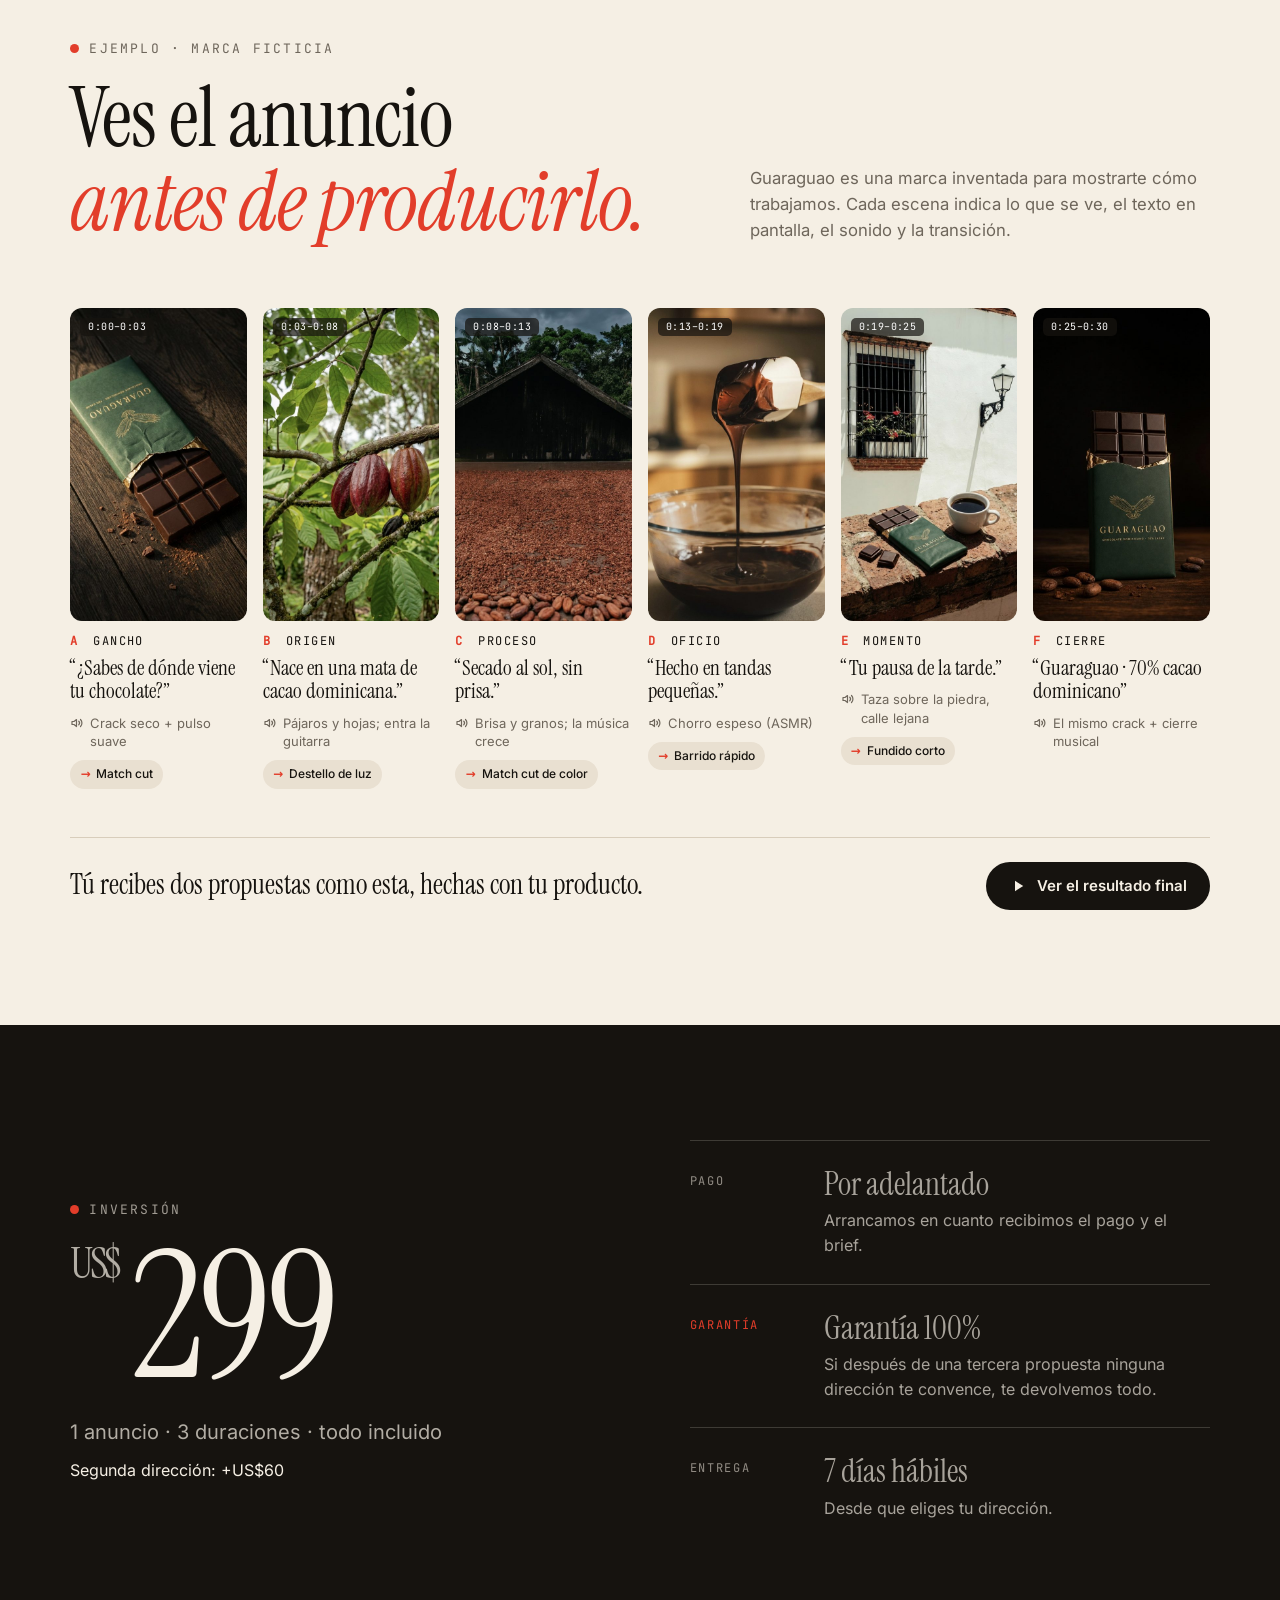
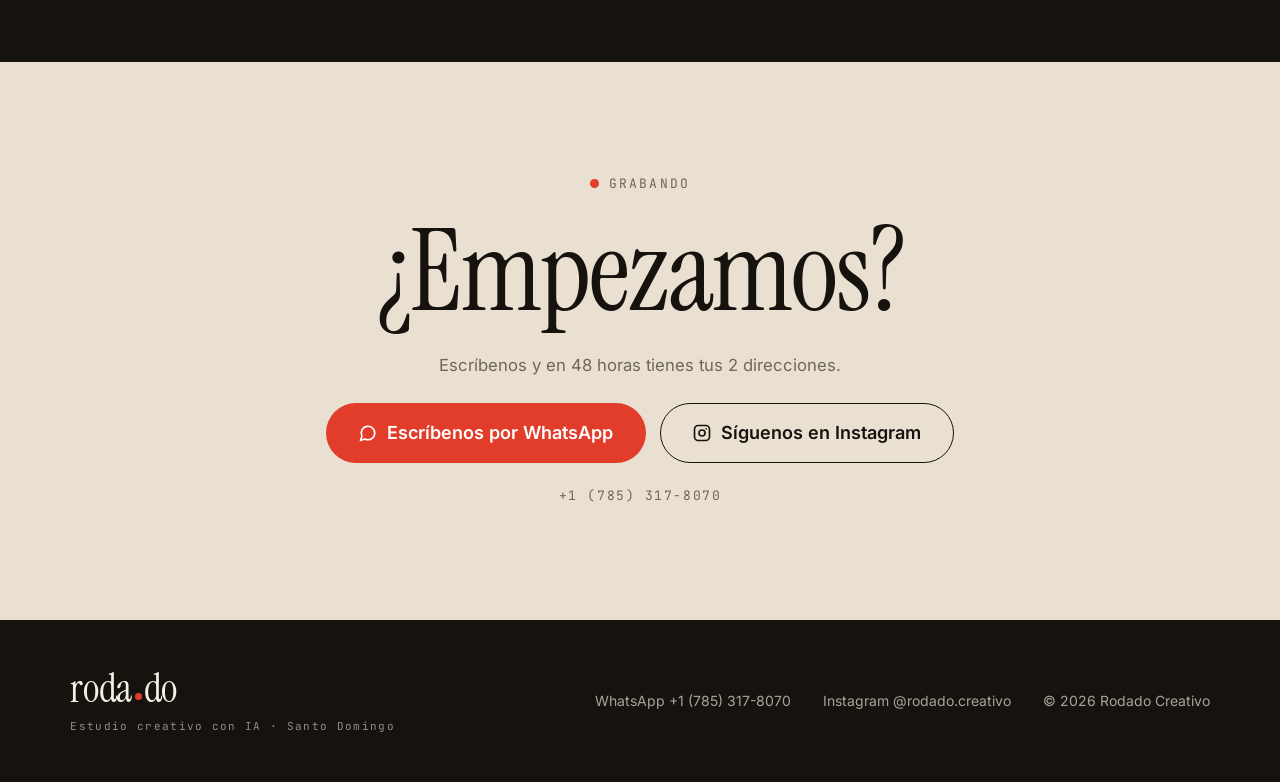
==== commit 74506e5c: "Oferta en USD: 1 anuncio en 3 duraciones, 2 direcciones - Sitio: "1 anuncio · 3 duraciones", 2 direc" ====
--- a/index.html
+++ b/index.html
@@ -4,7 +4,7 @@
 <meta charset="utf-8">
 <meta name="viewport" content="width=device-width, initial-scale=1, viewport-fit=cover">
 <title>Rodado Creativo · Anuncios que dan hambre</title>
-<meta name="description" content="Anuncios verticales 9:16 para Instagram y Facebook, creados con IA a partir de tu producto real. Una historia, tres cortes (30, 20 y 15 s), listos para pautar. RD$19,900.">
+<meta name="description" content="Anuncios verticales 9:16 para Instagram y Facebook, creados con IA a partir de tu producto real. Una historia, tres cortes (30, 20 y 15 s), listos para pautar. US$299.">
 <meta name="theme-color" content="#16130F">
 <link rel="canonical" href="https://roda.do/">
 <meta property="og:type" content="website">
@@ -12,20 +12,20 @@
 <meta property="og:site_name" content="Rodado Creativo">
 <meta property="og:url" content="https://roda.do/">
 <meta property="og:title" content="Rodado Creativo · Anuncios que dan hambre">
-<meta property="og:description" content="1 historia, 3 anuncios 9:16 para Instagram y Facebook, creados con IA a partir de tu producto real. RD$19,900.">
+<meta property="og:description" content="1 anuncio 9:16 en 3 duraciones (30, 20 y 15 s) para Instagram y Facebook, creado con IA a partir de tu producto real. US$299.">
 <meta property="og:image" content="https://roda.do/assets/og.jpg">
 <meta property="og:image:width" content="1200">
 <meta property="og:image:height" content="630">
 <meta property="og:image:alt" content="Rodado Creativo: Anuncios que dan hambre, con un iPhone mostrando un anuncio de chocolate">
 <meta name="twitter:card" content="summary_large_image">
 <meta name="twitter:title" content="Rodado Creativo · Anuncios que dan hambre">
-<meta name="twitter:description" content="1 historia, 3 anuncios 9:16 para Instagram y Facebook, creados con IA.">
+<meta name="twitter:description" content="1 anuncio 9:16 en 3 duraciones (30, 20 y 15 s) para Instagram y Facebook, creado con IA a partir de tu producto real. US$299.">
 <meta name="twitter:image" content="https://roda.do/assets/og.jpg">
 <link rel="icon" href="assets/brand/favicon.svg" type="image/svg+xml">
 <link rel="apple-touch-icon" href="assets/brand/apple-touch-icon.png">
 <link rel="preload" href="assets/fonts/instrument-serif-latin-400-normal.woff2" as="font" type="font/woff2" crossorigin>
 <link rel="preload" href="assets/fonts/inter-latin-400-normal.woff2" as="font" type="font/woff2" crossorigin>
-<link rel="stylesheet" href="css/styles.css?v=2">
+<link rel="stylesheet" href="css/styles.css?v=3">
   <!-- Meta Pixel -->
   <script>
     !function(f,b,e,v,n,t,s){if(f.fbq)return;n=f.fbq=function(){n.callMethod?
@@ -66,7 +66,7 @@
       <div class="ctas">
         <a class="btn btn-rec" data-wa href="https://wa.me/17853178070">
           <svg class="ico" viewBox="0 0 24 24" aria-hidden="true"><path d="M7.9 20A9 9 0 1 0 4 16.1L2 22Z"/></svg>
-          Quiero mis 3 anuncios
+          Quiero mi anuncio
         </a>
         <button class="btn btn-ghost" type="button" data-play-sound>
           <svg class="ico ico-fill" viewBox="0 0 24 24" aria-hidden="true"><path d="M8 5v14l11-7z"/></svg>
@@ -74,9 +74,9 @@
         </button>
       </div>
       <dl class="facts">
-        <div><dt>3 anuncios</dt><dd>30 · 20 · 15 s</dd></div>
+        <div><dt>3 duraciones</dt><dd>30 · 20 · 15 s</dd></div>
         <div><dt>7 días</dt><dd>hábiles de producción</dd></div>
-        <div><dt>100%</dt><dd>garantía en storyboard</dd></div>
+        <div><dt>100%</dt><dd>garantía de devolución</dd></div>
       </dl>
     </div>
 
@@ -128,7 +128,7 @@
     <div class="sec-head">
       <div>
         <p class="kicker"><span class="rec" aria-hidden="true"></span>La oferta</p>
-        <h2 class="h2" id="oferta-t">1 historia.<br><em>3 anuncios.</em></h2>
+        <h2 class="h2" id="oferta-t">1 anuncio.<br><em>3 duraciones.</em></h2>
       </div>
       <p class="sec-lead">Creamos una historia alrededor de tu producto y la editamos en 30, 20 y 15 segundos: tres versiones del mismo anuncio para probar cuál vende más.</p>
     </div>
@@ -161,8 +161,8 @@
       <div class="includes">
         <p class="label">Incluye</p>
         <ol class="list">
-          <li><span class="num">01</span><div><h3>3 propuestas de storyboard</h3><p>Tú eliges la historia antes de producir.</p></div></li>
-          <li><span class="num">02</span><div><h3>3 anuncios verticales 9:16</h3><p>30 s, 20 s y 15 s, en 1080 × 1920.</p></div></li>
+          <li><span class="num">01</span><div><h3>2 direcciones creativas</h3><p>Tú eliges una antes de producir.</p></div></li>
+          <li><span class="num">02</span><div><h3>Tu anuncio en 3 duraciones</h3><p>30 s, 20 s y 15 s, en 1080 × 1920.</p></div></li>
           <li><span class="num">03</span><div><h3>Música, efectos y subtítulos</h3><p>Se entiende aunque lo vean sin sonido.</p></div></li>
           <li><span class="num">04</span><div><h3>Texto del anuncio sugerido</h3><p>Listo para cargar en Meta.</p></div></li>
           <li><span class="num">05</span><div><h3>2 rondas de revisiones</h3><p>Ajustamos hasta que quede como lo quieres.</p></div></li>
@@ -191,10 +191,10 @@
 
     <ol class="steps">
       <li class="step"><span class="step-n">01</span><span class="step-tag">Día 0</span><h3>Pago y brief</h3><p>Respondes 8 preguntas sobre tu producto y tu cliente, y nos envías tus fotos.</p></li>
-      <li class="step"><span class="step-n">02</span><span class="step-tag">En 48 h</span><h3>3 storyboards</h3><p>Tres historias distintas, escena por escena: lo que se ve, el texto, el sonido y las transiciones.</p></li>
-      <li class="step is-key"><span class="step-n">03</span><span class="step-tag">Tu decisión</span><h3>Eliges una</h3><p>Si ninguna te convence, te devolvemos el 100%.</p></li>
-      <li class="step"><span class="step-n">04</span><span class="step-tag">7 días hábiles</span><h3>Producción</h3><p>Creamos las escenas con IA, animamos, editamos y armamos los tres anuncios.</p></li>
-      <li class="step"><span class="step-n">05</span><span class="step-tag">2 rondas</span><h3>Revisiones y entrega</h3><p>Dos rondas de ajustes y te entregamos los 3 anuncios listos para cargar en Meta.</p></li>
+      <li class="step"><span class="step-n">02</span><span class="step-tag">En 48 h</span><h3>2 direcciones</h3><p>Dos historias distintas, escena por escena: lo que se ve, el texto, el sonido y las transiciones.</p></li>
+      <li class="step is-key"><span class="step-n">03</span><span class="step-tag">Tu decisión</span><h3>Eliges una dirección</h3><p>¿Quieres las dos? Suma la segunda por US$60. ¿Ninguna te convence? Te hacemos una tercera.</p></li>
+      <li class="step"><span class="step-n">04</span><span class="step-tag">7 días hábiles</span><h3>Producción</h3><p>Creamos las escenas con IA, animamos, editamos y armamos las tres versiones.</p></li>
+      <li class="step"><span class="step-n">05</span><span class="step-tag">2 rondas</span><h3>Revisiones y entrega</h3><p>Dos rondas de ajustes y te entregamos tu anuncio en sus 3 duraciones, listo para cargar en Meta.</p></li>
     </ol>
 
     <div class="needs">
@@ -236,7 +236,7 @@
     </ol>
 
     <div class="board-foot">
-      <p>Tú recibes tres propuestas como esta, hechas con tu producto.</p>
+      <p>Tú recibes dos propuestas como esta, hechas con tu producto.</p>
       <button class="btn btn-dark" type="button" data-play-sound>
         <svg class="ico ico-fill" viewBox="0 0 24 24" aria-hidden="true"><path d="M8 5v14l11-7z"/></svg>
         Ver el resultado final
@@ -250,13 +250,14 @@
   <div class="wrap price">
     <div>
       <p class="kicker kicker-dark"><span class="rec" aria-hidden="true"></span>Inversión</p>
-      <h2 class="amount" id="precio-t"><span class="cur">RD$</span>19,900</h2>
-      <p class="amount-sub">1 historia · 3 anuncios · todo incluido</p>
+      <h2 class="amount" id="precio-t"><span class="cur">US$</span>299</h2>
+      <p class="amount-sub">1 anuncio · 3 duraciones · todo incluido</p>
+      <p class="amount-sub amount-addon">Segunda dirección: +US$60</p>
     </div>
     <dl class="terms">
       <div><dt>Pago</dt><dd><strong>Por adelantado</strong>Arrancamos en cuanto recibimos el pago y el brief.</dd></div>
-      <div class="is-key"><dt>Garantía</dt><dd><strong>100% de vuelta</strong>Si ninguno de los 3 storyboards te convence, te devolvemos todo.</dd></div>
-      <div><dt>Entrega</dt><dd><strong>7 días hábiles</strong>Desde que eliges tu storyboard.</dd></div>
+      <div class="is-key"><dt>Garantía</dt><dd><strong>Garantía 100%</strong>Si después de una tercera propuesta ninguna dirección te convence, te devolvemos todo.</dd></div>
+      <div><dt>Entrega</dt><dd><strong>7 días hábiles</strong>Desde que eliges tu dirección.</dd></div>
     </dl>
   </div>
 </section>
@@ -266,7 +267,7 @@
   <div class="wrap">
     <p class="kicker"><span class="rec rec-blink" aria-hidden="true"></span>Grabando</p>
     <h2 class="display-cta" id="cta-t">¿Empezamos?</h2>
-    <p class="sec-lead center">Escríbenos y en 48 horas tienes tus 3 storyboards.</p>
+    <p class="sec-lead center">Escríbenos y en 48 horas tienes tus 2 direcciones.</p>
     <div class="ctas">
       <a class="btn btn-rec btn-lg" data-wa href="https://wa.me/17853178070">
         <svg class="ico" viewBox="0 0 24 24" aria-hidden="true"><path d="M7.9 20A9 9 0 1 0 4 16.1L2 22Z"/></svg>
@@ -301,6 +302,6 @@
   <svg class="ico" viewBox="0 0 24 24" aria-hidden="true"><path d="M7.9 20A9 9 0 1 0 4 16.1L2 22Z"/></svg>
 </a>
 
-<script src="js/main.js?v=2" defer></script>
+<script src="js/main.js?v=3" defer></script>
 </body>
 </html>
--- a/css/styles.css
+++ b/css/styles.css
@@ -192,6 +192,7 @@
 .amount{display:flex;align-items:flex-start;gap:12px;font:400 clamp(110px,14vw,200px)/.9 var(--serif);letter-spacing:-.02em;margin:4px 0 20px}
 .amount .cur{font-size:.24em;line-height:1.3;color:var(--papel-70)}
 .amount-sub{font-size:20px;color:var(--papel-70)}
+.amount-addon{margin-top:10px;font-size:16px;color:var(--papel)}
 .terms>div{display:grid;grid-template-columns:110px 1fr;gap:24px;padding:26px 0;border-top:1px solid var(--papel-18)}
 .terms dt{font:400 12px/2.4 var(--mono);letter-spacing:.14em;text-transform:uppercase;color:rgba(245,239,228,.55)}
 .terms .is-key dt{color:var(--rec)}
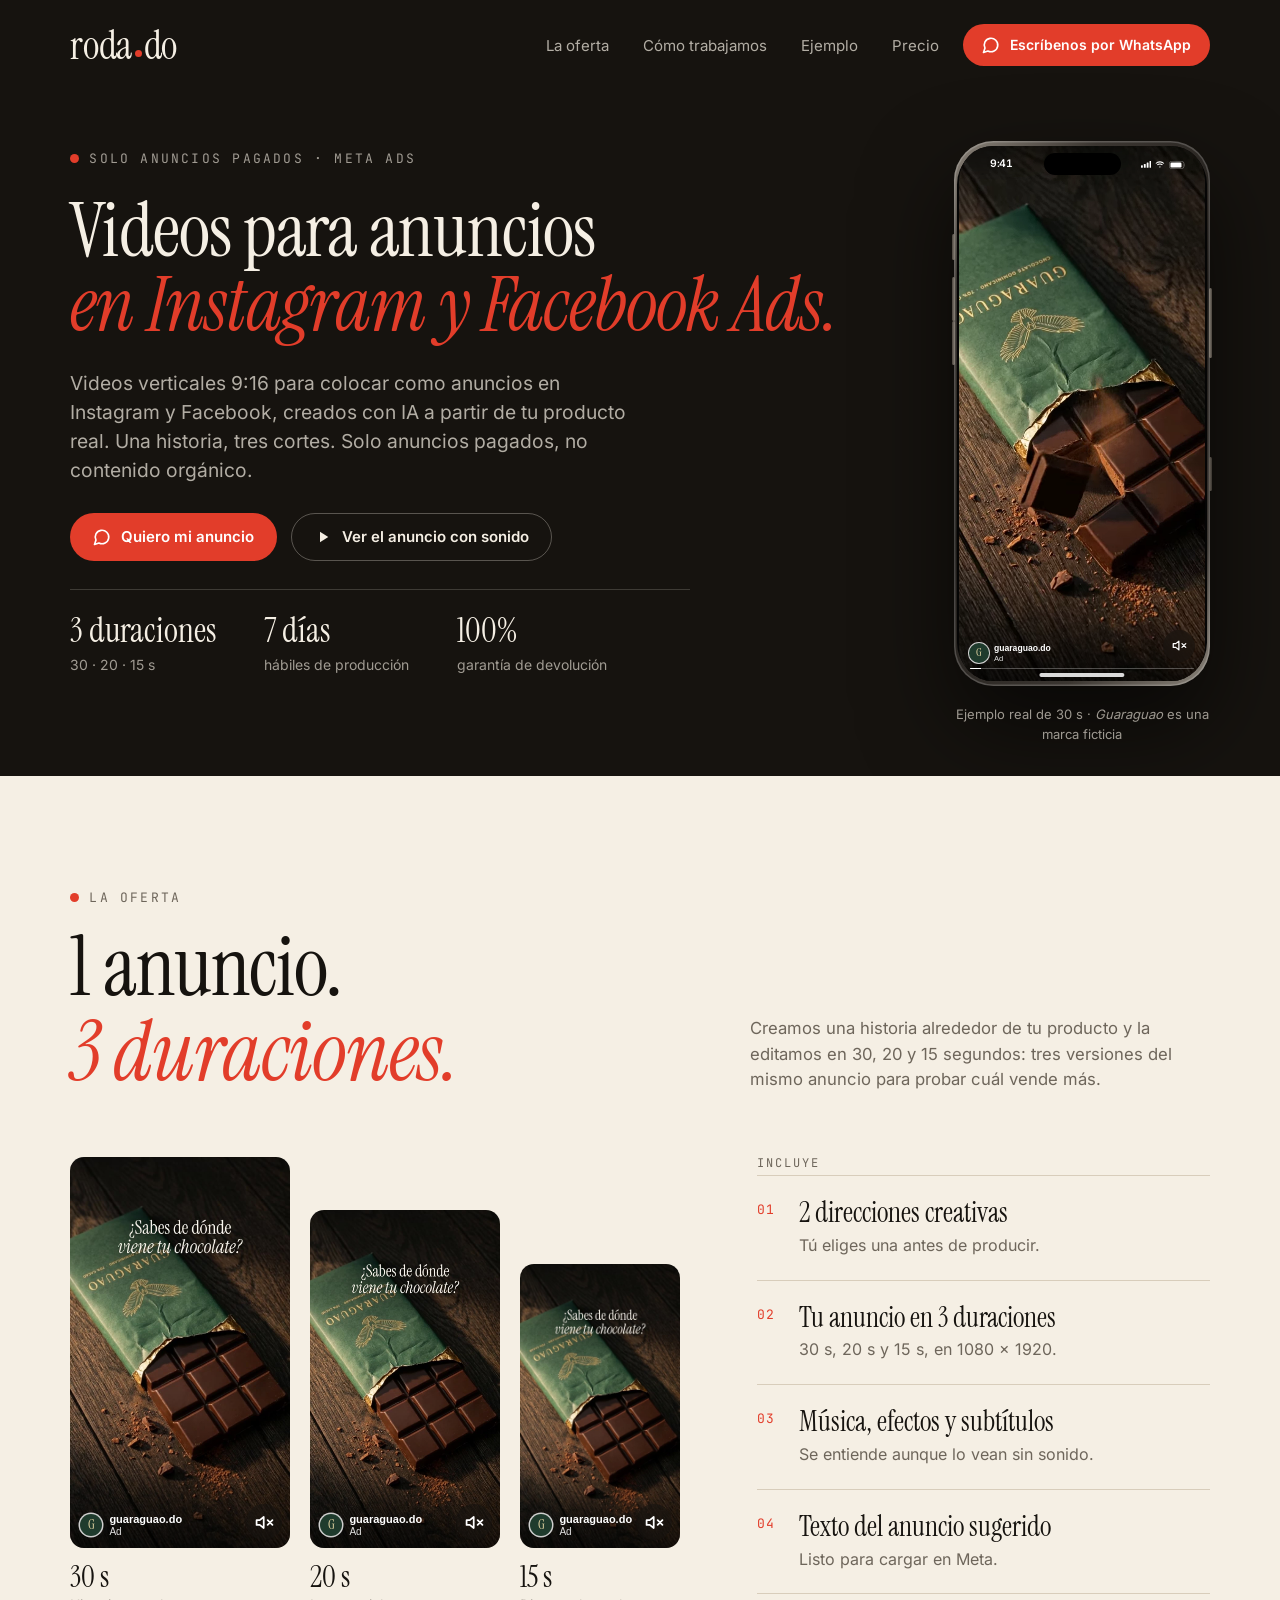
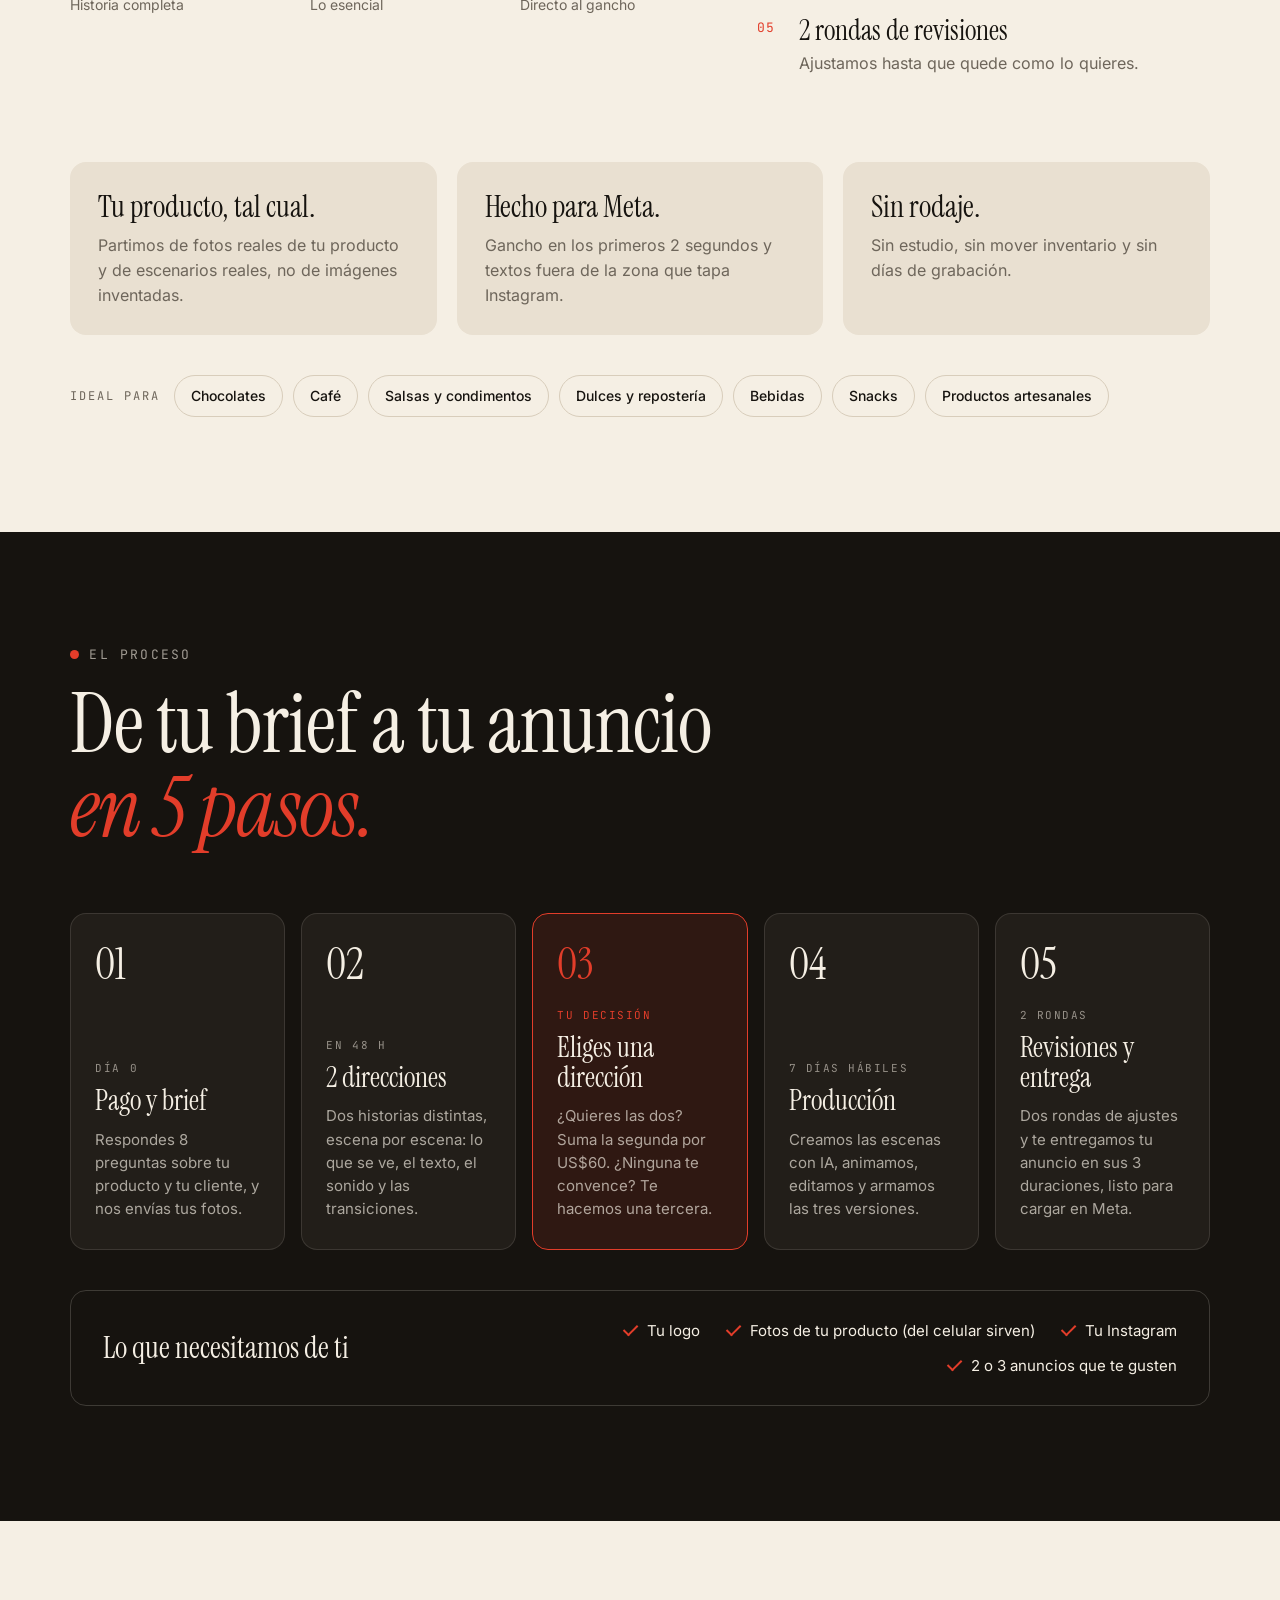
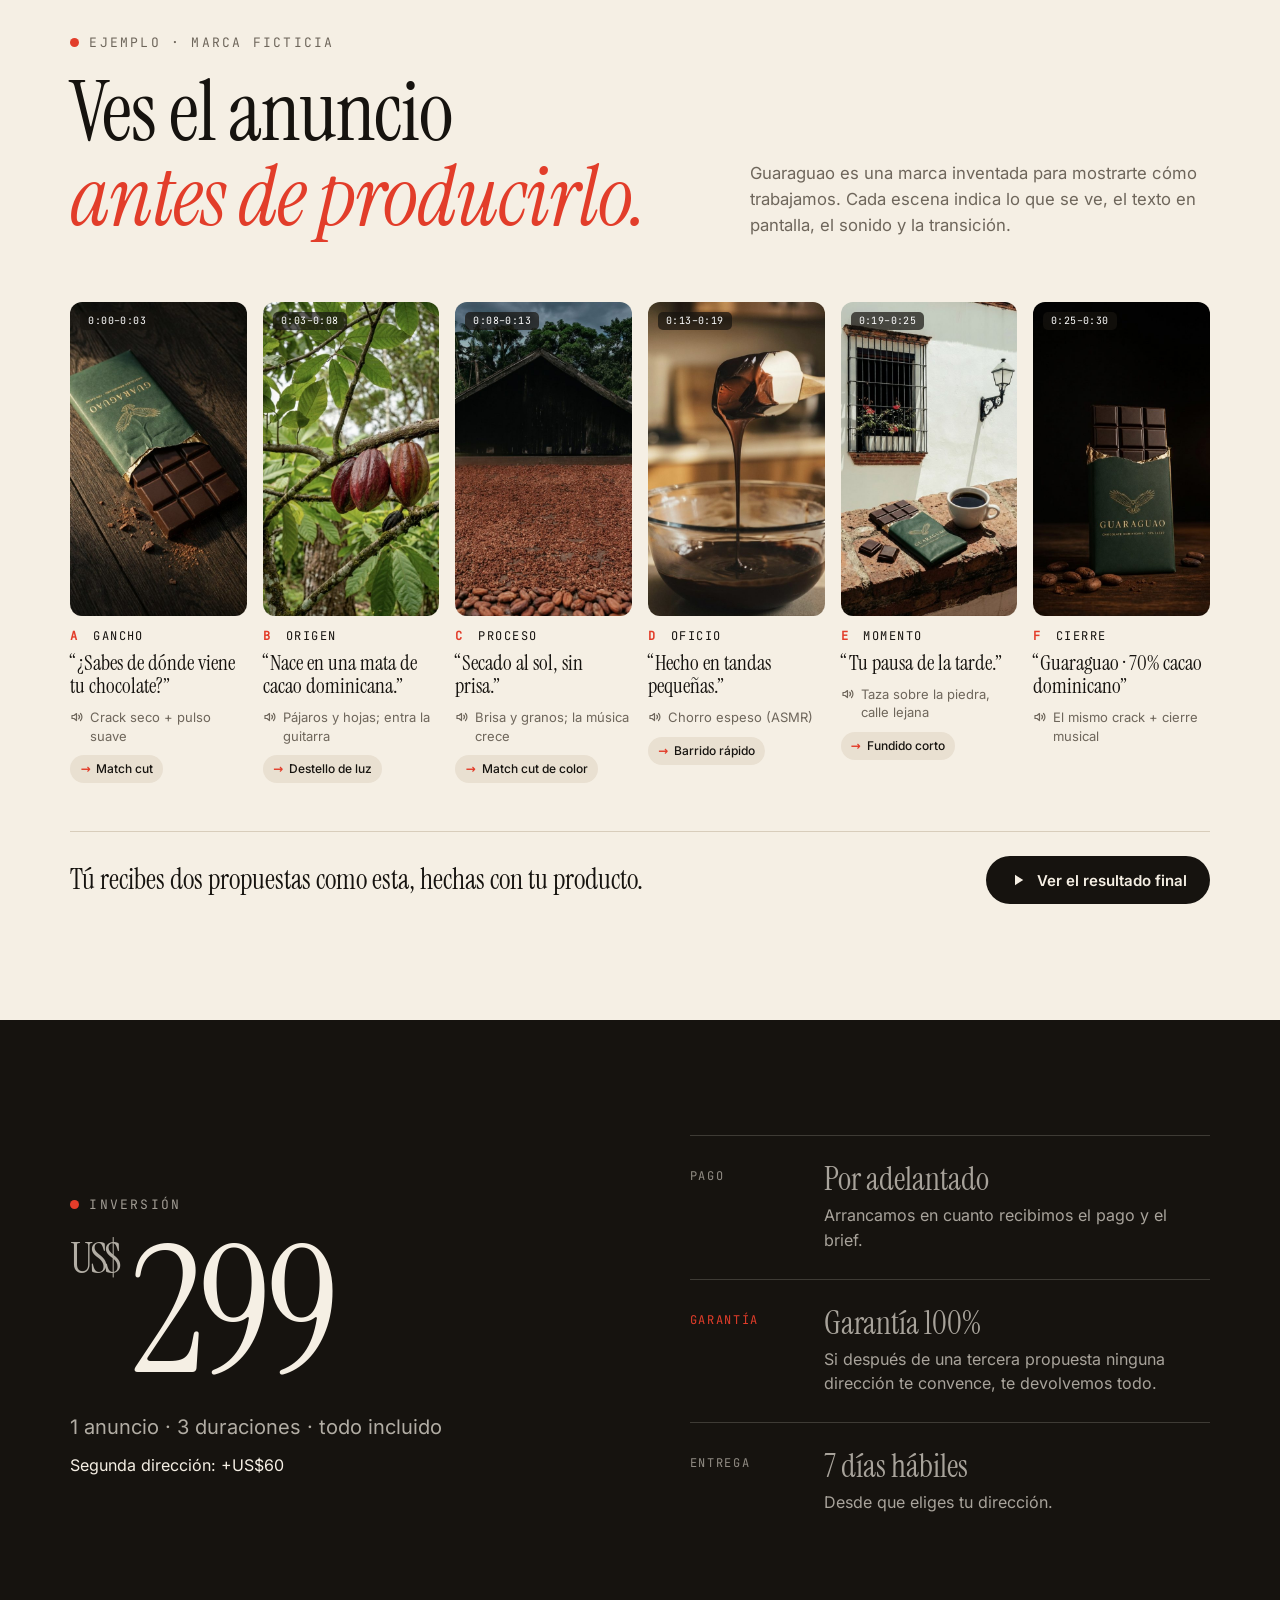
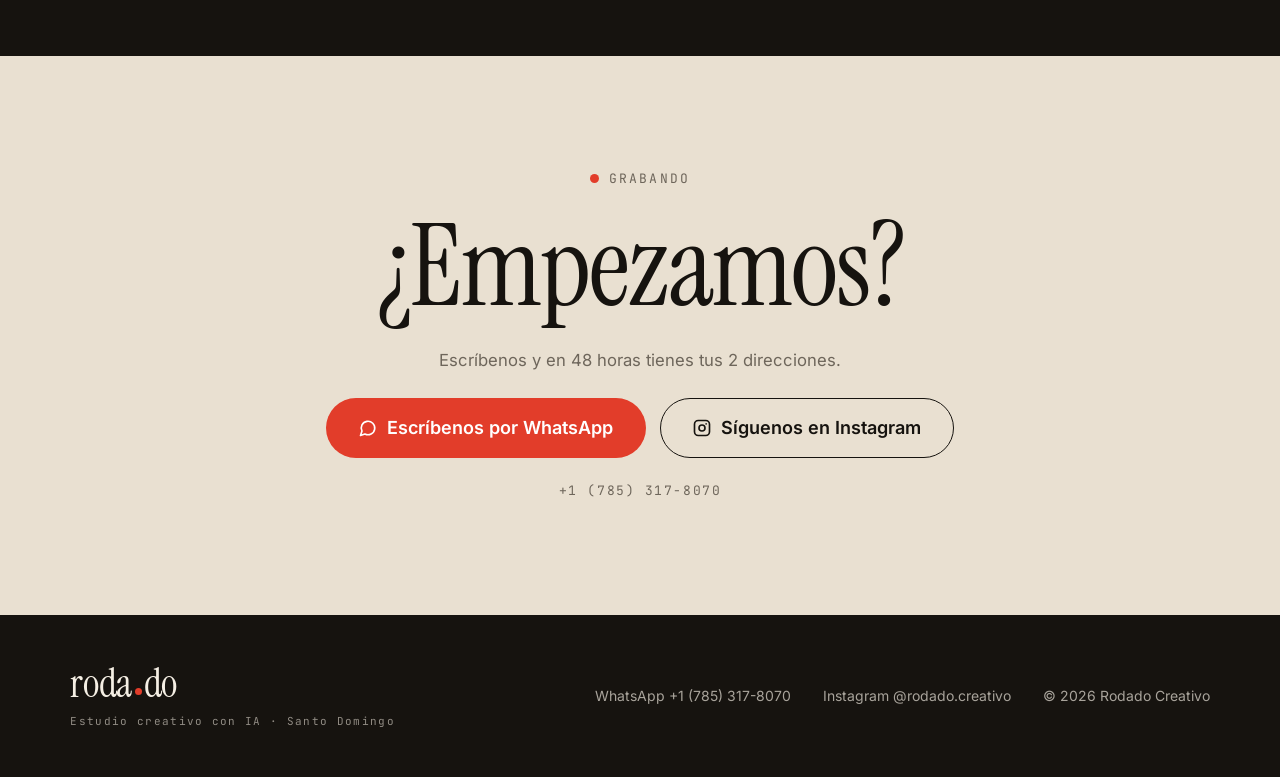
==== commit bcb3ccfd: "Posicionamiento: solo videos para anuncios pagados (Meta Ads) - Hero: "Videos para anuncios en Insta" ====
--- a/index.html
+++ b/index.html
@@ -3,29 +3,29 @@
 <head>
 <meta charset="utf-8">
 <meta name="viewport" content="width=device-width, initial-scale=1, viewport-fit=cover">
-<title>Rodado Creativo · Anuncios que dan hambre</title>
-<meta name="description" content="Anuncios verticales 9:16 para Instagram y Facebook, creados con IA a partir de tu producto real. Una historia, tres cortes (30, 20 y 15 s), listos para pautar. US$299.">
+<title>Rodado Creativo · Videos para anuncios en Instagram y Facebook Ads</title>
+<meta name="description" content="Videos verticales 9:16 para anuncios pagados en Instagram y Facebook Ads, creados con IA a partir de tu producto real. Una historia, tres cortes (30, 20 y 15 s). US$299.">
 <meta name="theme-color" content="#16130F">
 <link rel="canonical" href="https://roda.do/">
 <meta property="og:type" content="website">
 <meta property="og:locale" content="es_DO">
 <meta property="og:site_name" content="Rodado Creativo">
 <meta property="og:url" content="https://roda.do/">
-<meta property="og:title" content="Rodado Creativo · Anuncios que dan hambre">
+<meta property="og:title" content="Rodado Creativo · Videos para anuncios en Instagram y Facebook Ads">
 <meta property="og:description" content="1 anuncio 9:16 en 3 duraciones (30, 20 y 15 s) para Instagram y Facebook, creado con IA a partir de tu producto real. US$299.">
 <meta property="og:image" content="https://roda.do/assets/og.jpg">
 <meta property="og:image:width" content="1200">
 <meta property="og:image:height" content="630">
-<meta property="og:image:alt" content="Rodado Creativo: Anuncios que dan hambre, con un iPhone mostrando un anuncio de chocolate">
+<meta property="og:image:alt" content="Rodado Creativo: videos para anuncios en Instagram y Facebook Ads, con un iPhone mostrando un anuncio de chocolate">
 <meta name="twitter:card" content="summary_large_image">
-<meta name="twitter:title" content="Rodado Creativo · Anuncios que dan hambre">
+<meta name="twitter:title" content="Rodado Creativo · Videos para anuncios en Instagram y Facebook Ads">
 <meta name="twitter:description" content="1 anuncio 9:16 en 3 duraciones (30, 20 y 15 s) para Instagram y Facebook, creado con IA a partir de tu producto real. US$299.">
 <meta name="twitter:image" content="https://roda.do/assets/og.jpg">
 <link rel="icon" href="assets/brand/favicon.svg" type="image/svg+xml">
 <link rel="apple-touch-icon" href="assets/brand/apple-touch-icon.png">
 <link rel="preload" href="assets/fonts/instrument-serif-latin-400-normal.woff2" as="font" type="font/woff2" crossorigin>
 <link rel="preload" href="assets/fonts/inter-latin-400-normal.woff2" as="font" type="font/woff2" crossorigin>
-<link rel="stylesheet" href="css/styles.css?v=3">
+<link rel="stylesheet" href="css/styles.css?v=4">
   <!-- Meta Pixel -->
   <script>
     !function(f,b,e,v,n,t,s){if(f.fbq)return;n=f.fbq=function(){n.callMethod?
@@ -60,9 +60,9 @@
 
   <div class="hero-body wrap">
     <div class="pitch">
-      <p class="kicker kicker-dark"><span class="rec" aria-hidden="true"></span>Anuncios 9:16 para productos</p>
-      <h1 class="display">Anuncios que<br><em>dan hambre.</em></h1>
-      <p class="lead">Anuncios verticales para Instagram y Facebook, creados con IA a partir de tu producto real. Una historia, tres cortes, listos para pautar.</p>
+      <p class="kicker kicker-dark"><span class="rec" aria-hidden="true"></span>Solo anuncios pagados · Meta Ads</p>
+      <h1 class="display">Videos para anuncios<br><em>en Instagram y Facebook Ads.</em></h1>
+      <p class="lead">Videos verticales 9:16 para colocar como anuncios en Instagram y Facebook, creados con IA a partir de tu producto real. Una historia, tres cortes. Solo anuncios pagados, no contenido orgánico.</p>
       <div class="ctas">
         <a class="btn btn-rec" data-wa href="https://wa.me/17853178070">
           <svg class="ico" viewBox="0 0 24 24" aria-hidden="true"><path d="M7.9 20A9 9 0 1 0 4 16.1L2 22Z"/></svg>
@@ -107,7 +107,7 @@
           </div>
           <div class="phone-foot" aria-hidden="true">
             <span class="ad-avatar">G</span>
-            <span class="ad-name">guaraguao.do<small>Patrocinado</small></span>
+            <span class="ad-name">guaraguao.do<small class="ad-label">Ad</small></span>
           </div>
           <button class="sound-toggle" type="button" data-sound-toggle aria-label="Activar sonido" aria-pressed="false">
             <svg class="ico" viewBox="0 0 24 24" aria-hidden="true"><path class="spk" d="M11 5 6 9H2v6h4l5 4z"/><path class="wave" d="M15.5 8.5a5 5 0 0 1 0 7M19 5a10 10 0 0 1 0 14"/><path class="mute" d="m22 9-6 6M16 9l6 6"/></svg>
@@ -138,6 +138,7 @@
         <figure class="cut" data-cut>
           <div class="cut-frame">
             <video playsinline muted loop preload="none" poster="assets/video/guaraguao-30s-poster.jpg" src="assets/video/guaraguao-30s-720p.mp4"></video>
+            <div class="cut-ad" aria-hidden="true"><span class="cut-av">G</span><span class="ad-name">guaraguao.do<small class="ad-label">Ad</small></span></div>
             <button class="cut-sound" type="button" aria-label="Activar sonido del corte de 30 segundos" aria-pressed="false"><svg class="ico" viewBox="0 0 24 24" aria-hidden="true"><path class="spk" d="M11 5 6 9H2v6h4l5 4z"/><path class="wave" d="M15.5 8.5a5 5 0 0 1 0 7"/><path class="mute" d="m22 9-6 6M16 9l6 6"/></svg></button>
           </div>
           <figcaption><strong>30 s</strong><span>Historia completa</span></figcaption>
@@ -145,6 +146,7 @@
         <figure class="cut" data-cut>
           <div class="cut-frame">
             <video playsinline muted loop preload="none" poster="assets/video/guaraguao-20s-poster.jpg" src="assets/video/guaraguao-20s-720p.mp4"></video>
+            <div class="cut-ad" aria-hidden="true"><span class="cut-av">G</span><span class="ad-name">guaraguao.do<small class="ad-label">Ad</small></span></div>
             <button class="cut-sound" type="button" aria-label="Activar sonido del corte de 20 segundos" aria-pressed="false"><svg class="ico" viewBox="0 0 24 24" aria-hidden="true"><path class="spk" d="M11 5 6 9H2v6h4l5 4z"/><path class="wave" d="M15.5 8.5a5 5 0 0 1 0 7"/><path class="mute" d="m22 9-6 6M16 9l6 6"/></svg></button>
           </div>
           <figcaption><strong>20 s</strong><span>Lo esencial</span></figcaption>
@@ -152,6 +154,7 @@
         <figure class="cut" data-cut>
           <div class="cut-frame">
             <video playsinline muted loop preload="none" poster="assets/video/guaraguao-15s-poster.jpg" src="assets/video/guaraguao-15s-720p.mp4"></video>
+            <div class="cut-ad" aria-hidden="true"><span class="cut-av">G</span><span class="ad-name">guaraguao.do<small class="ad-label">Ad</small></span></div>
             <button class="cut-sound" type="button" aria-label="Activar sonido del corte de 15 segundos" aria-pressed="false"><svg class="ico" viewBox="0 0 24 24" aria-hidden="true"><path class="spk" d="M11 5 6 9H2v6h4l5 4z"/><path class="wave" d="M15.5 8.5a5 5 0 0 1 0 7"/><path class="mute" d="m22 9-6 6M16 9l6 6"/></svg></button>
           </div>
           <figcaption><strong>15 s</strong><span>Directo al gancho</span></figcaption>
--- a/css/styles.css
+++ b/css/styles.css
@@ -10,7 +10,7 @@
   --tinta:#16130F; --tinta2:#221E19; --papel:#F5EFE4; --arena:#E9E0D1; --rec:#E23D2A; --rec-h:#C9311F;
   --humo:#6E665B; --linea:#D8CDBB;
   --papel-70:rgba(245,239,228,.7); --papel-60:rgba(245,239,228,.62); --papel-18:rgba(245,239,228,.18); --papel-12:rgba(245,239,228,.12);
-  --serif:"Instrument Serif",Georgia,serif; --sans:Inter,system-ui,-apple-system,"Segoe UI",sans-serif; --mono:"JetBrains Mono",ui-monospace,monospace;
+  --serif:"Instrument Serif",Georgia,serif; --sans:Inter,system-ui,-apple-system,"Segoe UI",sans-serif; --mono:"JetBrains Mono",ui-monospace,monospace; --ig:-apple-system,BlinkMacSystemFont,"SF Pro Text","Segoe UI",Roboto,Helvetica,Arial,sans-serif;
   --gutter:clamp(20px,5.5vw,80px); --max:1440px;
   --sec-y:clamp(72px,9vw,120px);
 }
@@ -33,7 +33,7 @@
 .rec{width:9px;height:9px;border-radius:50%;background:var(--rec);flex:none;display:inline-block}
 .rec-blink{animation:blink 1.4s steps(1) infinite}
 @keyframes blink{50%{opacity:.15}}
-.display{font:400 clamp(58px,8.4vw,124px)/.95 var(--serif);letter-spacing:-.012em;color:var(--papel)}
+.display{font:400 clamp(44px,5.9vw,92px)/.98 var(--serif);letter-spacing:-.012em;color:var(--papel)}
 .display em,.h2 em{color:var(--rec)}
 .h2{font:400 clamp(46px,6.6vw,96px)/1 var(--serif);letter-spacing:-.012em}
 .lead{font-size:clamp(16px,1.5vw,21px);line-height:1.5;color:var(--papel-70);max-width:560px}
@@ -106,8 +106,8 @@
 .st-bat{width:6.7cqw;height:3.23cqw}
 .phone-foot{position:absolute;left:0;right:0;bottom:0;display:flex;align-items:center;gap:2.2cqw;padding:10cqw 4cqw 7.5cqw;color:#fff;z-index:2;pointer-events:none;background:linear-gradient(rgba(0,0,0,0),rgba(0,0,0,.5))}
 .ad-avatar{flex:none;width:8cqw;height:8cqw;border-radius:50%;background:#1F3B2D;color:#E9D9A6;display:grid;place-items:center;font:400 4.6cqw/1 var(--serif);box-shadow:0 0 0 .4cqw rgba(255,255,255,.8)}
-.ad-name{display:flex;flex-direction:column;gap:.5cqw;font:600 3.5cqw/1.1 var(--sans)}
-.ad-name small{font:400 2.9cqw/1 var(--sans);color:rgba(255,255,255,.75)}
+.ad-name{display:flex;flex-direction:column;gap:.6cqw;font:600 3.5cqw/1.1 var(--ig)}
+.ad-name small{font:400 3.1cqw/1 var(--ig);color:rgba(255,255,255,.88)}
 .sound-toggle{position:absolute;right:4cqw;bottom:8cqw;z-index:3;width:8cqw;height:8cqw;min-width:32px;min-height:32px;border-radius:50%;border:0;background:rgba(22,19,15,.55);backdrop-filter:blur(6px);color:#fff;display:grid;place-items:center;cursor:pointer;padding:0}
 .sound-toggle .ico{width:4.2cqw;height:4.2cqw;min-width:15px;min-height:15px;stroke-width:2}
 .cut-sound .ico{width:19px;height:19px}
@@ -135,8 +135,13 @@
 .cut:nth-child(2) .cut-frame{width:190px}
 .cut:nth-child(3) .cut-frame{width:160px}
 .cut-frame{position:relative;aspect-ratio:9/16;border-radius:14px;overflow:hidden;background:var(--tinta)}
+.cut-frame::after{content:"";position:absolute;left:0;right:0;bottom:0;height:34%;background:linear-gradient(rgba(0,0,0,0),rgba(0,0,0,.45));pointer-events:none;z-index:1}
+.cut-ad{position:absolute;left:10px;bottom:11px;z-index:2;display:flex;align-items:center;gap:7px;color:#fff;pointer-events:none}
+.cut-av{flex:none;width:22px;height:22px;border-radius:50%;background:#1F3B2D;color:#E9D9A6;display:grid;place-items:center;font:400 13px/1 var(--serif);box-shadow:0 0 0 1.5px rgba(255,255,255,.8)}
+.cut-ad .ad-name{gap:2px;font:600 11px/1.15 var(--ig)}
+.cut-ad .ad-name small{font:400 10px/1 var(--ig)}
 .cut-frame video{width:100%;height:100%;object-fit:cover}
-.cut-sound{position:absolute;right:8px;bottom:8px;width:36px;height:36px;border-radius:50%;border:0;background:rgba(22,19,15,.6);color:#fff;display:grid;place-items:center;cursor:pointer}
+.cut-sound{z-index:3;position:absolute;right:8px;bottom:8px;width:36px;height:36px;border-radius:50%;border:0;background:rgba(22,19,15,.6);color:#fff;display:grid;place-items:center;cursor:pointer}
 .cut figcaption{display:flex;flex-direction:column;gap:2px}
 .cut strong{font:400 30px/1 var(--serif)}
 .cut figcaption span{font-size:14px;color:var(--humo)}
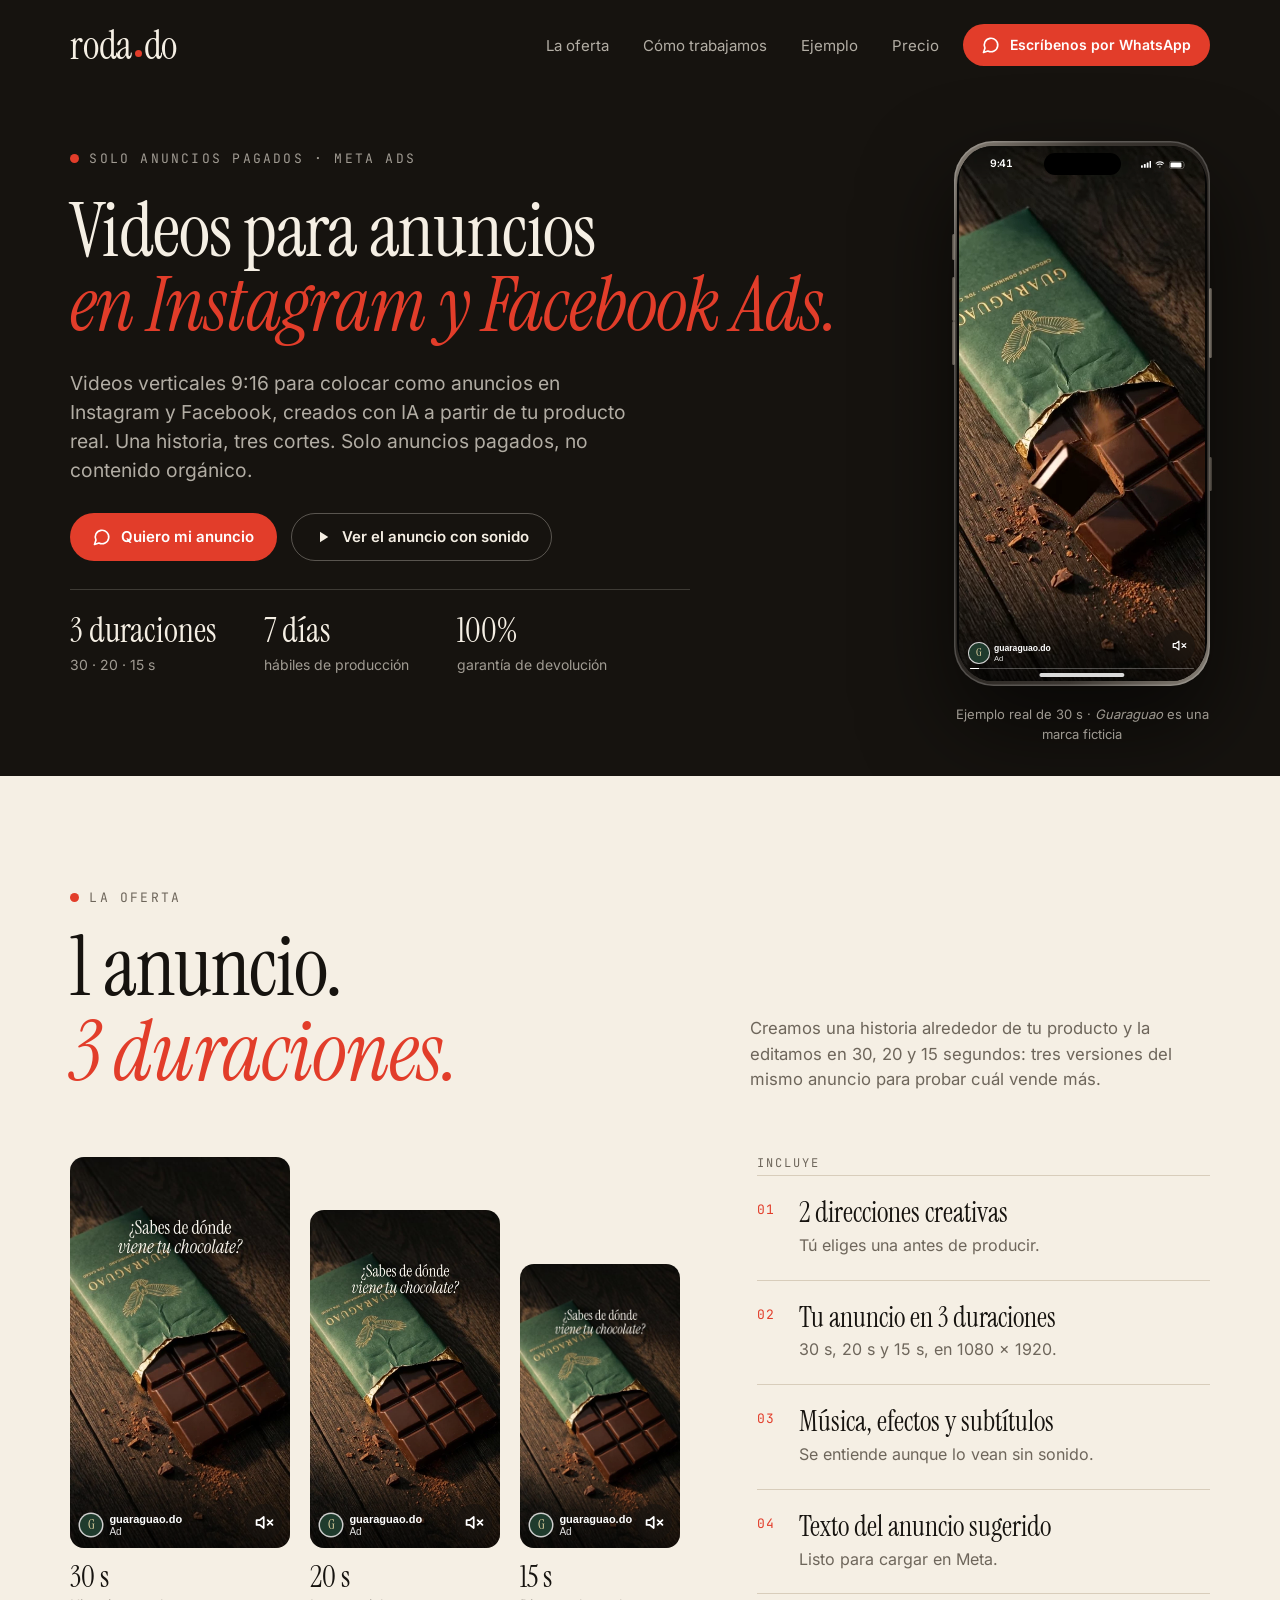
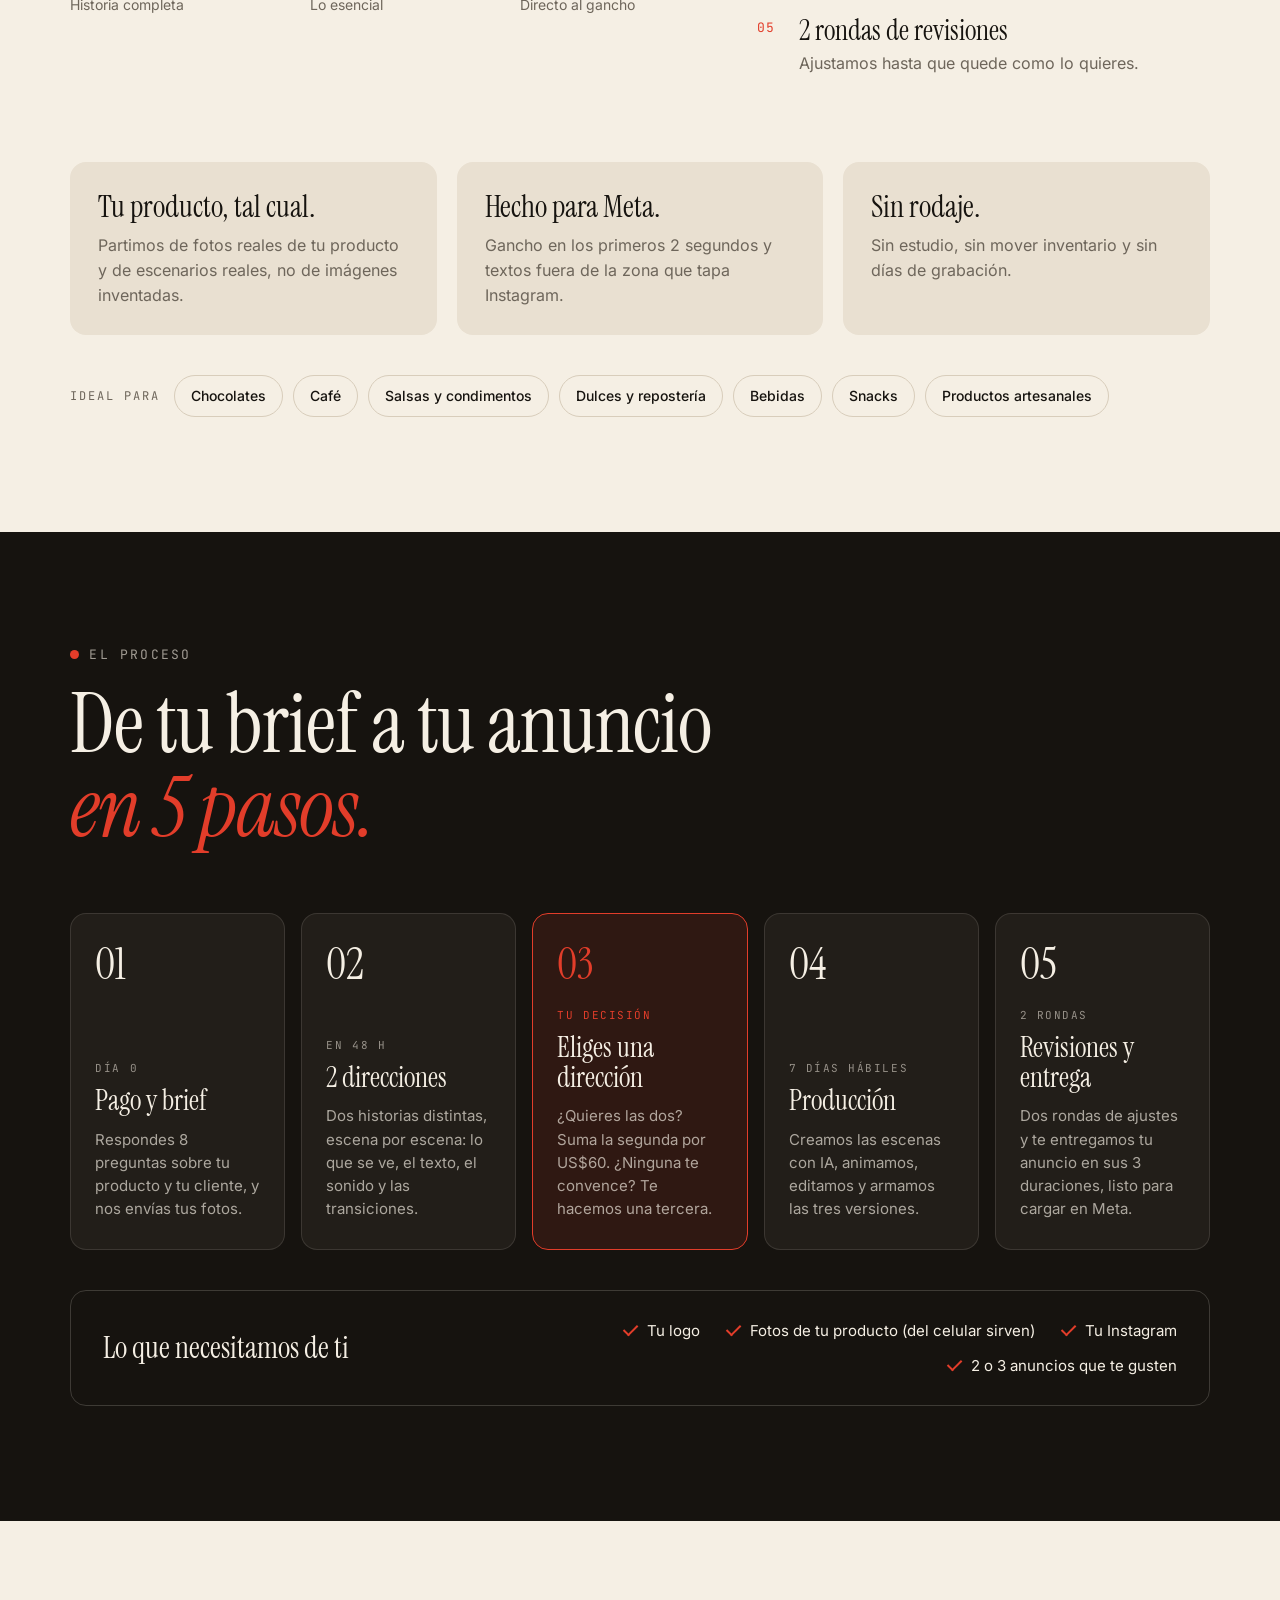
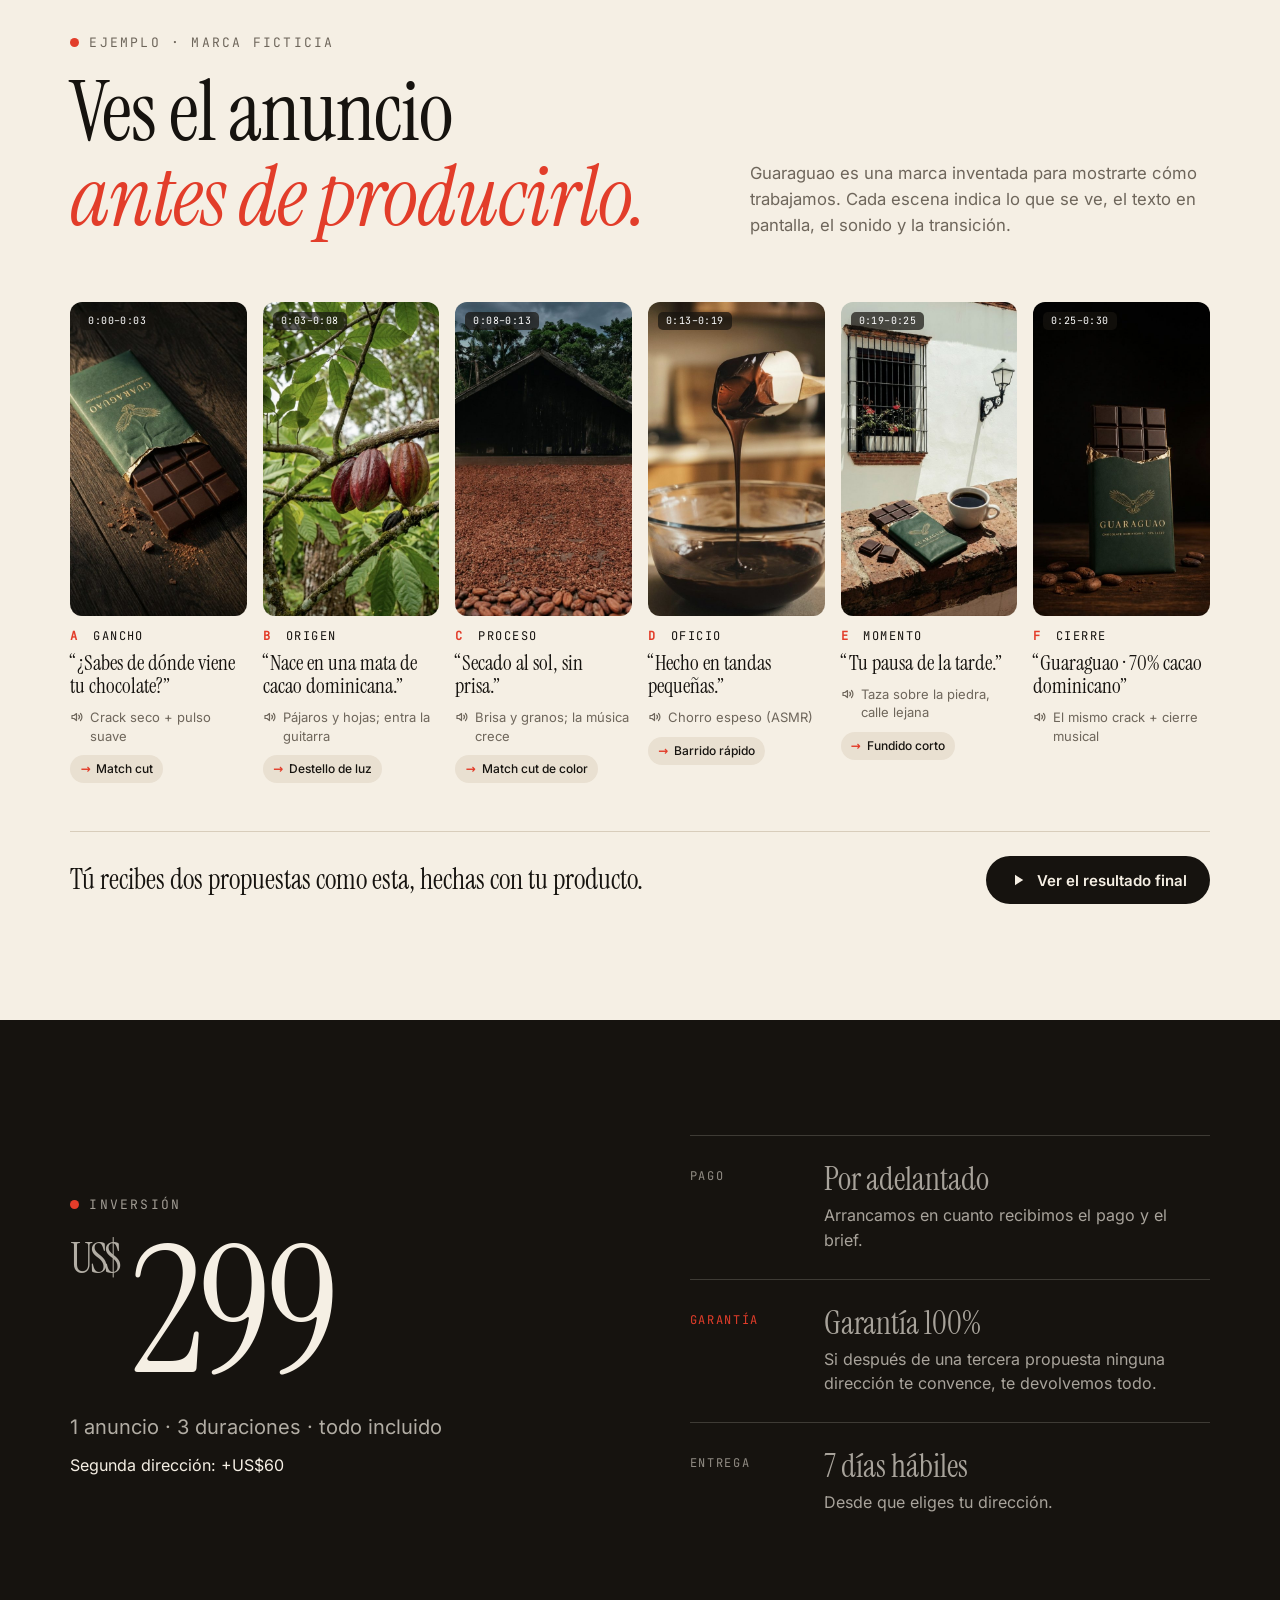
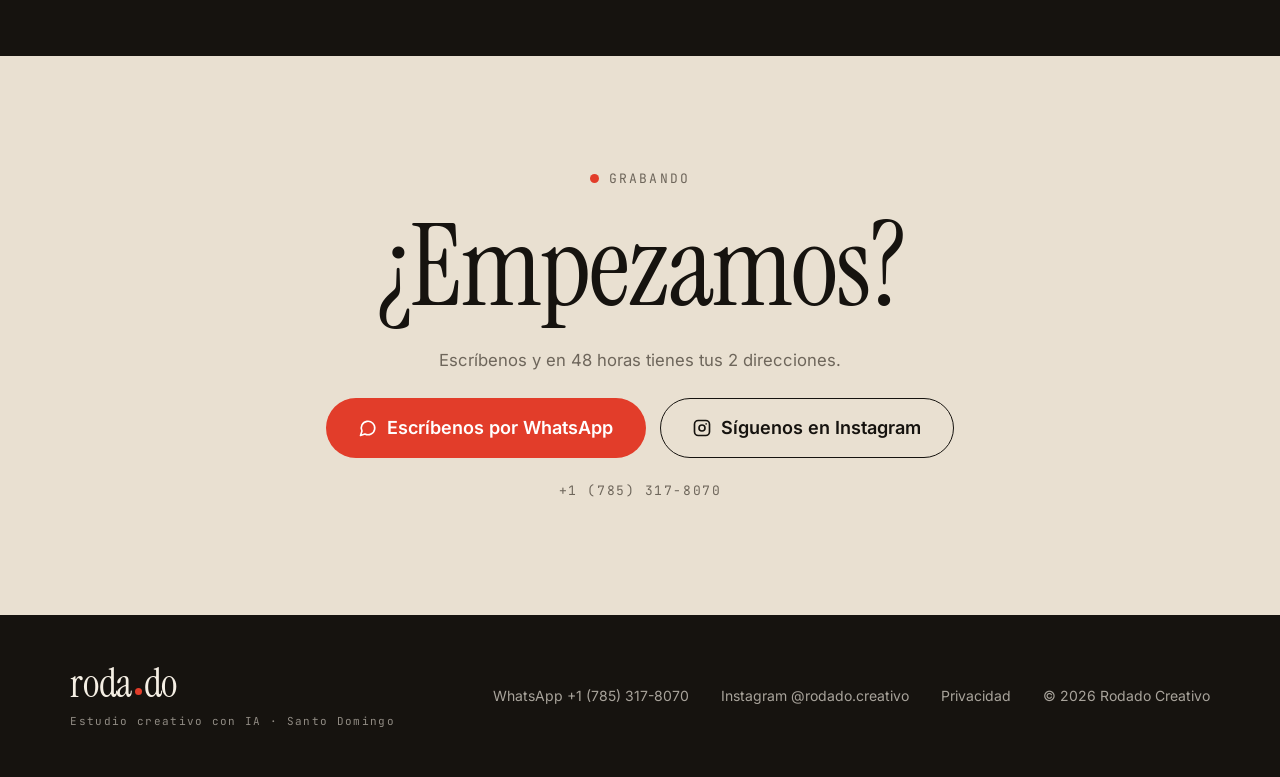
==== commit 0c930900: "Página de privacidad para las plantillas de conversación de Meta Co-Authored-By: Claude Opus 5.5 <no" ====
--- a/index.html
+++ b/index.html
@@ -295,6 +295,7 @@
     <ul>
       <li><a data-wa href="https://wa.me/17853178070">WhatsApp +1 (785) 317-8070</a></li>
       <li><a href="https://www.instagram.com/rodado.creativo/" target="_blank" rel="noopener">Instagram @rodado.creativo</a></li>
+      <li><a href="privacidad.html">Privacidad</a></li>
       <li>© <span data-year>2026</span> Rodado Creativo</li>
     </ul>
   </div>
